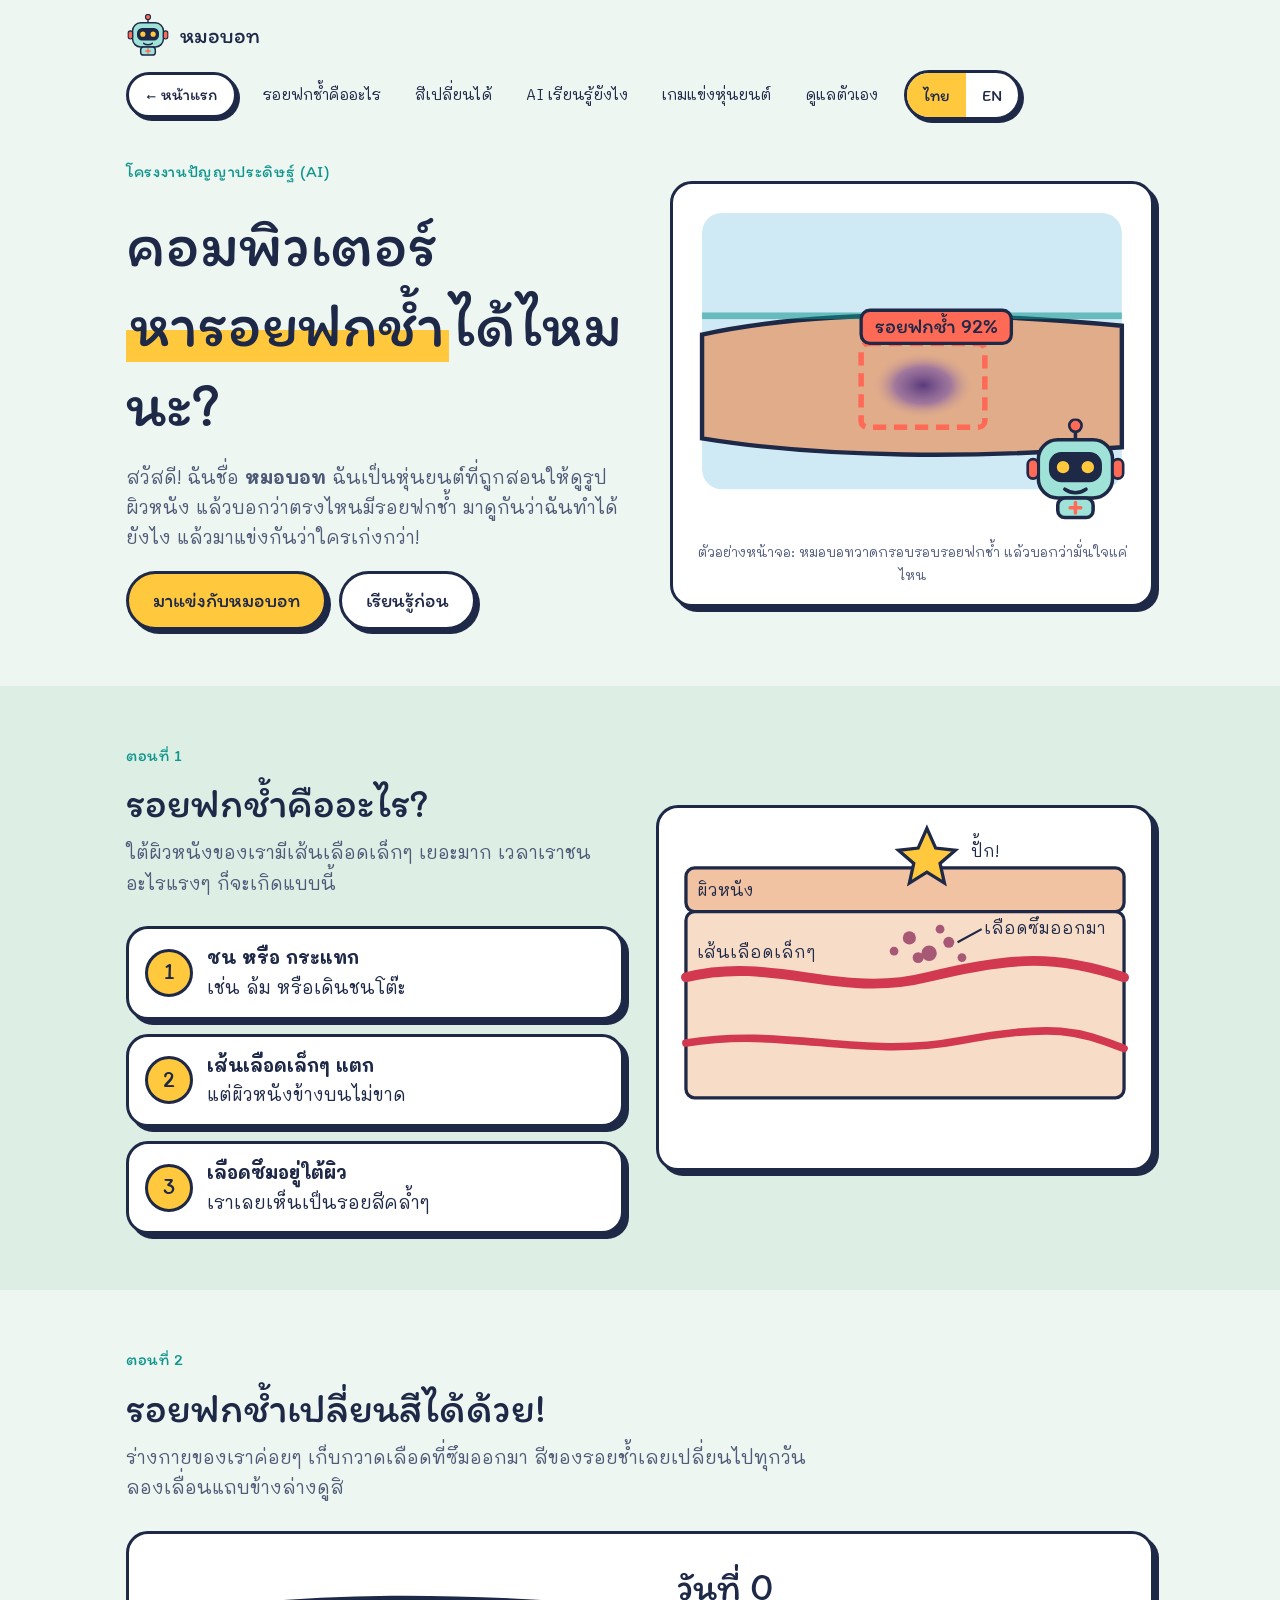
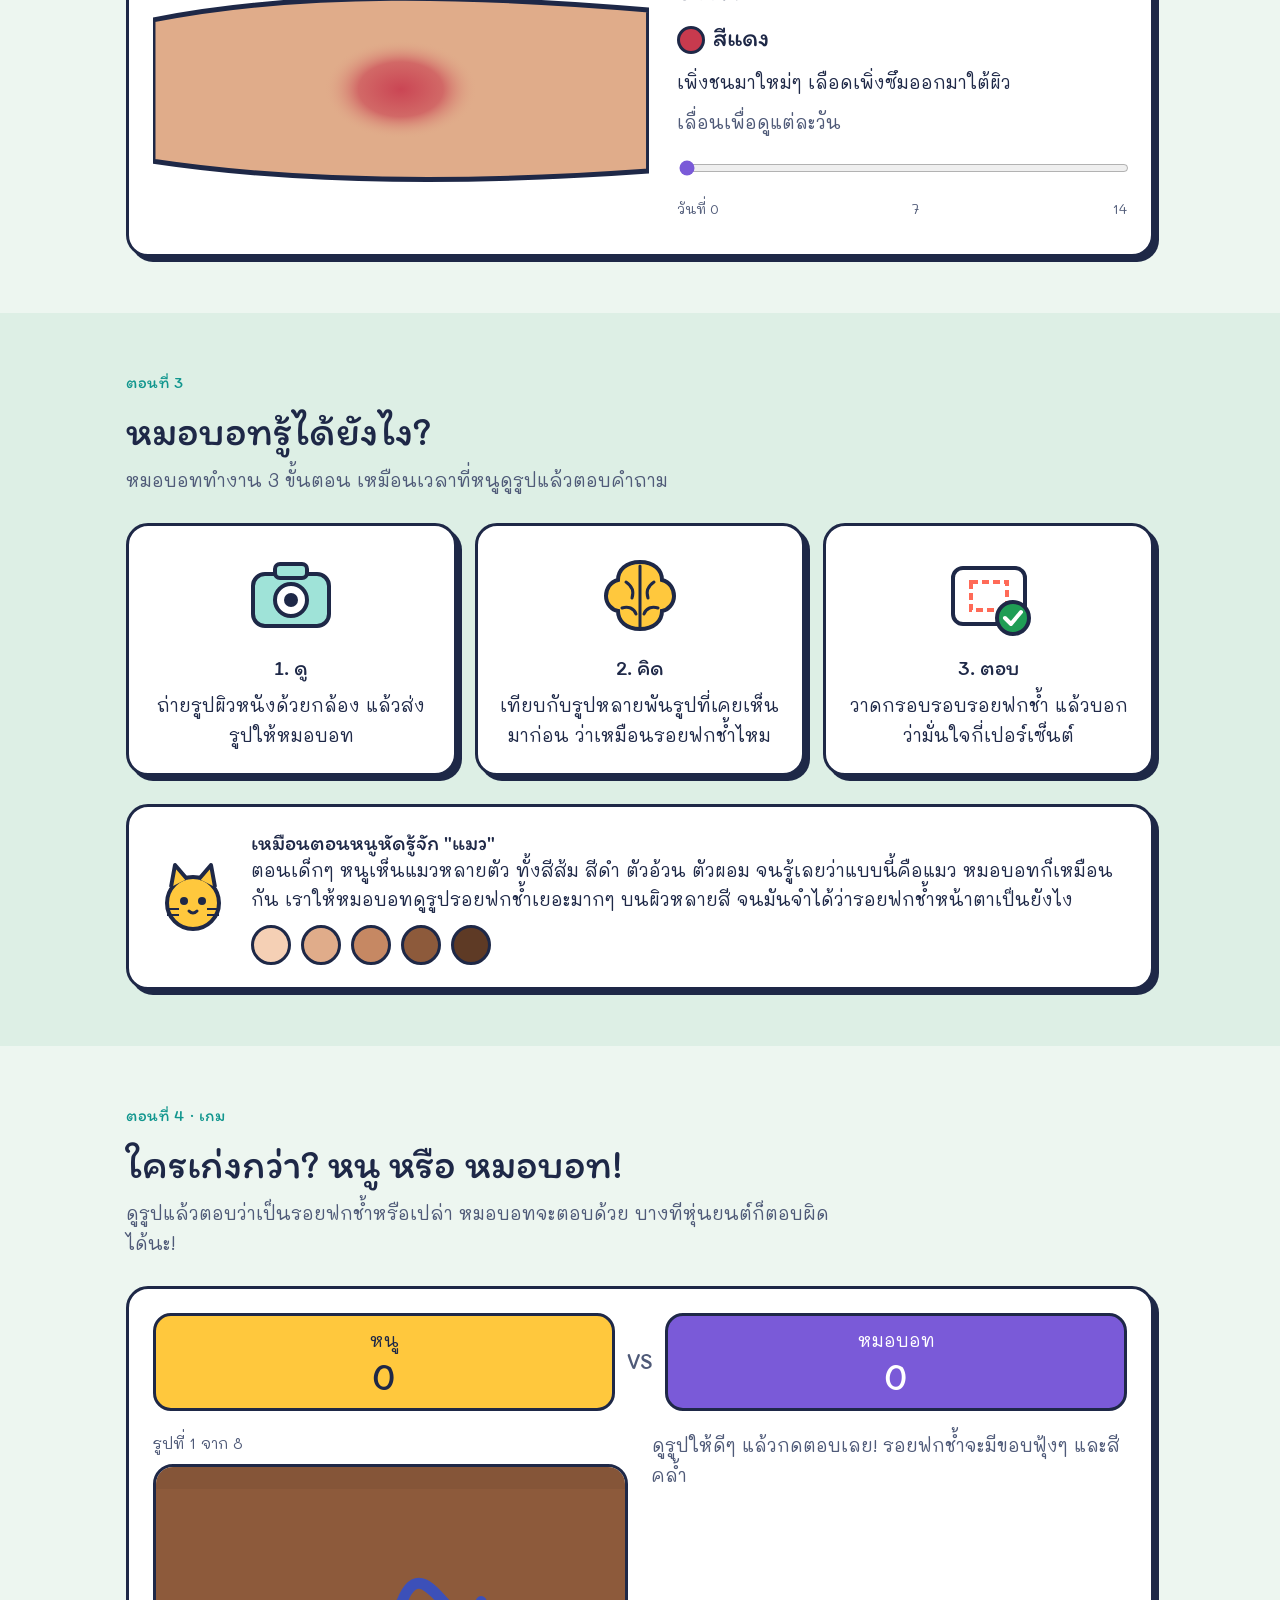
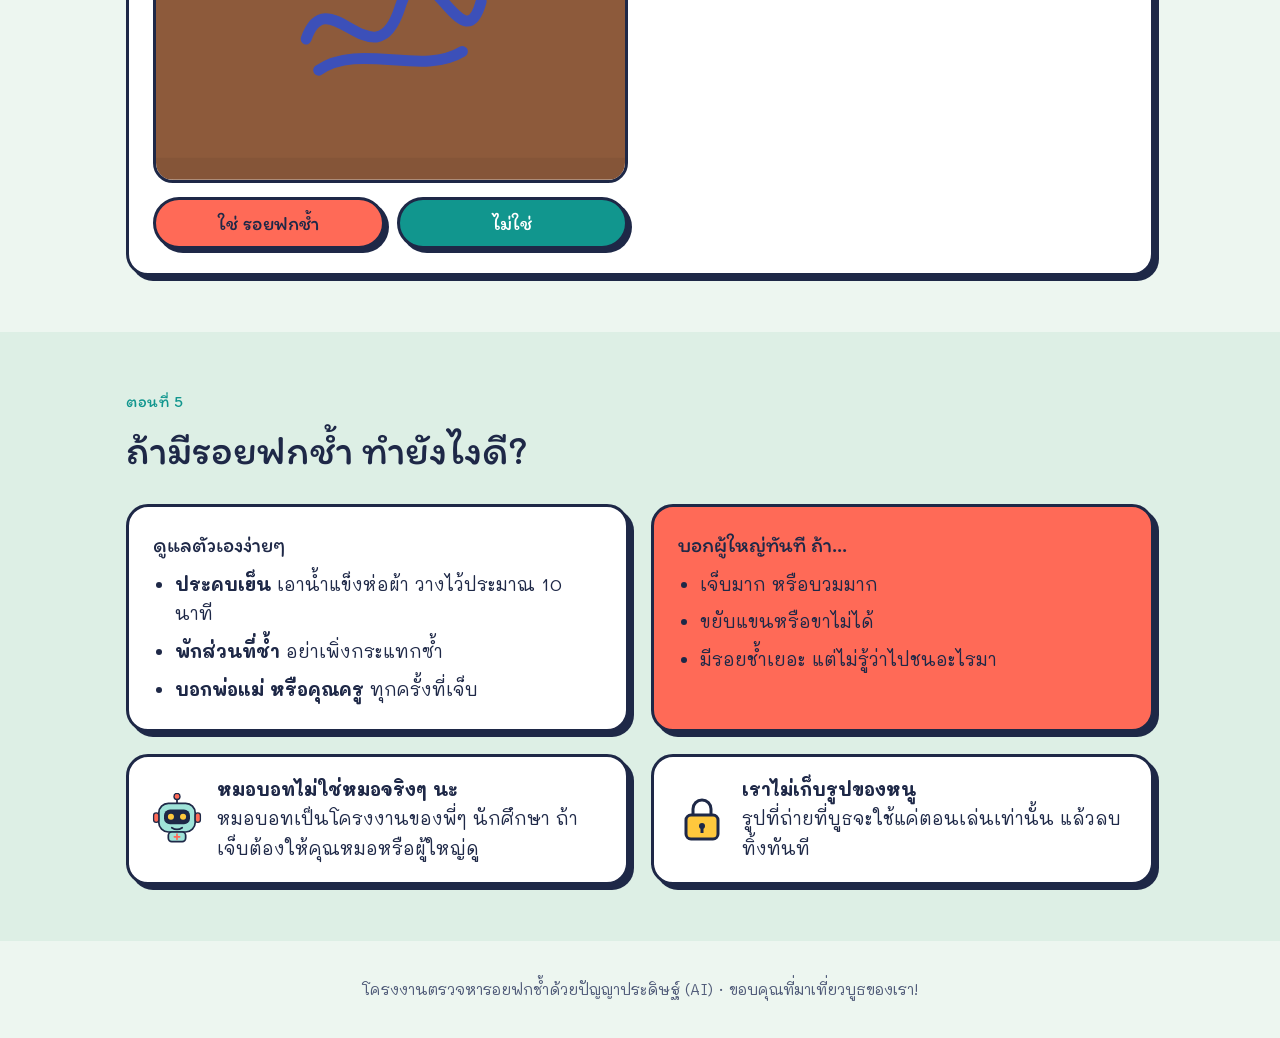
==== learn.html @ 0dca2727 "feat: baseline" ====
<!doctype html>
<html lang="th">
<head>
<meta charset="utf-8">
<meta name="viewport" content="width=device-width, initial-scale=1, viewport-fit=cover">
<style>:root{color-scheme:light;padding-top:env(safe-area-inset-top,0px);padding-bottom:env(safe-area-inset-bottom,0px)}body{margin:0}img{max-width:100%}[hidden]{display:none!important}</style>
<title>หมอบอทตามหารอยช้ำ</title>
<meta name="claude:viewport-fit-sides" content="cover">
<link rel="preconnect" href="https://fonts.googleapis.com">
<link rel="preconnect" href="https://fonts.gstatic.com" crossorigin>
<link rel="stylesheet" href="https://fonts.googleapis.com/css2?family=Itim&family=Mali:wght@400;600;700&display=swap">
<style>
/* Layout: a sticker-book — chunky outlined "stickers" on a minty page, one idea per band, big touch targets for small hands */
:root{
  --bg:#EDF6F0;
  --band:#DDEFE5;
  --surface:#FFFFFF;
  --ink:#1E2847;
  --muted:#4F5A78;
  --line:#1E2847;
  --coral:#FF6A57;
  --sun:#FFC83D;
  --plum:#7A5AD8;
  --teal:#11968E;
  --good:#1F9D55;
  --bad:#D9443A;
  --on-accent:#1E2847;
  --display:"Itim","Mali","Noto Sans Thai","Leelawadee UI",Tahoma,sans-serif;
  --body:"Mali","Noto Sans Thai","Leelawadee UI",Tahoma,sans-serif;
}
@media (prefers-color-scheme: dark){
  :root:not([data-theme="light"]){
    --bg:#141A2E; --band:#1A2240; --surface:#222B4A; --ink:#F2F4FB; --muted:#B4BCD8;
    --line:#8A96C2; --coral:#FF7D6B; --sun:#FFCF52; --plum:#A28BFF; --teal:#3CC4BA;
    --good:#4CCB7F; --bad:#FF6F66; color-scheme:dark;
  }
}
:root[data-theme="dark"]{
  --bg:#141A2E; --band:#1A2240; --surface:#222B4A; --ink:#F2F4FB; --muted:#B4BCD8;
  --line:#8A96C2; --coral:#FF7D6B; --sun:#FFCF52; --plum:#A28BFF; --teal:#3CC4BA;
  --good:#4CCB7F; --bad:#FF6F66; color-scheme:dark;
}

*{box-sizing:border-box}
body{background:var(--bg);color:var(--ink);font-family:var(--body);font-size:18px;line-height:1.65}
h1,h2,h3{font-family:var(--display);font-weight:400;line-height:1.25;text-wrap:balance;margin:0}
h2{font-size:clamp(1.8rem,4.6vw,2.6rem)}
h3{font-size:1.35rem}
p{margin:0}
a{color:inherit}
.wrap{max-width:1060px;margin:0 auto;padding-left:max(16px,env(safe-area-inset-left,0px));padding-right:max(16px,env(safe-area-inset-right,0px))}
.band{padding-block:56px}
.band.alt{background:var(--band)}
.eyebrow{font-family:var(--display);font-size:1.05rem;letter-spacing:.04em;color:var(--teal)}
.lead{font-size:1.15rem;color:var(--muted);max-width:60ch}
.sec-head{display:grid;gap:8px;margin-bottom:28px}

.sticker{background:var(--surface);border:3px solid var(--line);border-radius:22px;box-shadow:5px 5px 0 var(--line)}
.btn{font-family:var(--display);font-size:1.25rem;border:3px solid var(--line);border-radius:999px;padding:10px 24px;cursor:pointer;box-shadow:4px 4px 0 var(--line);background:var(--sun);color:var(--on-accent);transition:transform .12s, box-shadow .12s;text-decoration:none;display:inline-flex;align-items:center;gap:8px;min-height:52px}
.btn:hover{transform:translate(-2px,-2px);box-shadow:6px 6px 0 var(--line)}
.btn:active{transform:translate(3px,3px);box-shadow:1px 1px 0 var(--line)}
.btn:focus-visible,input:focus-visible,.lang button:focus-visible{outline:4px solid var(--plum);outline-offset:3px}
.btn.coral{background:var(--coral)}
.btn.teal{background:var(--teal);color:#fff}
.btn.ghost{background:var(--surface);color:var(--ink)}
.btn[disabled]{opacity:.45;cursor:not-allowed;transform:none;box-shadow:4px 4px 0 var(--line)}

/* top */
.top{padding-block:14px}
.top .wrap{display:flex;align-items:center;justify-content:space-between;gap:12px;flex-wrap:wrap}
.brand{display:flex;align-items:center;gap:10px;font-family:var(--display);font-size:1.4rem}
.brand svg{width:44px;height:44px}
.top-right{display:flex;align-items:center;gap:12px;flex-wrap:wrap}
.nav{display:flex;gap:6px;flex-wrap:wrap}
.nav a{font-size:.95rem;text-decoration:none;padding:6px 12px;border-radius:999px;border:2px solid transparent}
.nav a:hover{border-color:var(--line)}
.lang{display:inline-flex;border:3px solid var(--line);border-radius:999px;overflow:hidden;box-shadow:3px 3px 0 var(--line);background:var(--surface)}
.lang button{font-family:var(--display);font-size:1.05rem;border:0;background:transparent;color:var(--ink);padding:6px 16px;min-height:44px;cursor:pointer}
.lang button[aria-pressed="true"]{background:var(--sun);color:var(--on-accent)}

/* hero */
.hero{padding-block:24px 56px}
.hero .wrap{display:grid;grid-template-columns:1.05fr 1fr;gap:36px;align-items:center}
.hero h1{font-size:clamp(2.3rem,6.4vw,4rem)}
.hero h1 mark{background:linear-gradient(transparent 58%, var(--sun) 58%);color:inherit;padding:0 4px}
.hero-copy{display:grid;gap:18px;min-width:0}
.hero-ctas{display:flex;gap:12px;flex-wrap:wrap}
.hero-art{position:relative;padding:18px;min-width:0}
.hero-art svg{width:100%;height:auto;display:block}
.caption{font-size:.85rem;color:var(--muted);text-align:center;margin-top:8px}
.scan{animation:scan 2.6s ease-in-out infinite}
@keyframes scan{0%,100%{transform:translateY(0)}50%{transform:translateY(118px)}}
.boxpop{animation:pop 2.6s ease-in-out infinite;transform-origin:center;transform-box:fill-box}
@keyframes pop{0%,35%{opacity:0;transform:scale(.85)}45%,100%{opacity:1;transform:scale(1)}}

/* what is a bruise */
.two{display:grid;grid-template-columns:1fr 1fr;gap:32px;align-items:center}
.two > *{min-width:0}
.steps{display:grid;gap:14px;list-style:none;padding:0;margin:0}
.steps li{display:grid;grid-template-columns:48px 1fr;gap:14px;align-items:center;padding:14px 16px}
.num{width:48px;height:48px;border-radius:50%;border:3px solid var(--line);display:grid;place-items:center;font-family:var(--display);font-size:1.4rem;background:var(--sun);color:var(--on-accent)}
.diagram{padding:16px}
.diagram svg{width:100%;height:auto;display:block}
.diagram text{font-family:var(--body);font-size:15px;fill:#1E2847}

/* colour timeline */
.timeline{display:grid;grid-template-columns:1.1fr 1fr;gap:28px;align-items:center;padding:24px}
.timeline > *{min-width:0}
.timeline svg{width:100%;height:auto;display:block}
.day-label{font-family:var(--display);font-size:2.4rem;line-height:1}
.stage{display:grid;gap:10px}
.stage-name{font-family:var(--display);font-size:1.6rem}
.swatch{display:inline-block;width:28px;height:28px;border-radius:50%;border:3px solid var(--line);vertical-align:middle;margin-right:8px}
input[type=range]{width:100%;accent-color:var(--plum);height:36px;cursor:pointer}
.ticks{display:flex;justify-content:space-between;font-size:.85rem;color:var(--muted);font-variant-numeric:tabular-nums}

/* ai steps */
.ai-steps{display:grid;grid-template-columns:repeat(3,1fr);gap:18px;align-items:stretch}
.ai-step{padding:22px;display:grid;gap:10px;align-content:start;text-align:center;justify-items:center}
.ai-step svg{width:96px;height:96px}
.analogy{margin-top:28px;padding:22px 24px;display:grid;grid-template-columns:auto 1fr;gap:18px;align-items:center}
.analogy svg{width:80px;height:80px}
.tones{display:flex;gap:10px;margin-top:10px;flex-wrap:wrap}
.tones span{width:40px;height:40px;border-radius:50%;border:3px solid var(--line)}

/* game */
.game{padding:24px;display:grid;gap:20px}
.scoreboard{display:grid;grid-template-columns:1fr auto 1fr;gap:12px;align-items:center;text-align:center}
.score{padding:10px 12px;border-radius:18px;border:3px solid var(--line)}
.score.kid{background:var(--sun);color:var(--on-accent)}
.score.bot{background:var(--plum);color:#fff}
.score b{display:block;font-family:var(--display);font-size:2.4rem;line-height:1.1;font-weight:400;font-variant-numeric:tabular-nums}
.vs{font-family:var(--display);font-size:1.4rem;color:var(--muted)}
.play{display:grid;grid-template-columns:1fr 1fr;gap:24px;align-items:start}
.play > *{min-width:0}
.card-frame{border:3px solid var(--line);border-radius:20px;overflow:hidden;background:var(--surface);position:relative}
.card-frame svg{display:block;width:100%;height:auto}
.progress{font-size:.95rem;color:var(--muted);margin-bottom:8px}
.choices{display:flex;gap:12px;flex-wrap:wrap;margin-top:14px}
.choices .btn{flex:1 1 180px;justify-content:center}
.result{display:grid;gap:14px}
.res-row{padding:14px 16px;border-radius:16px;border:3px solid var(--line);background:var(--bg);display:grid;gap:6px}
.res-row .tag{font-family:var(--display);font-size:1.3rem}
.ok{color:var(--good)}
.no{color:var(--bad)}
.meter{height:18px;border:3px solid var(--line);border-radius:999px;overflow:hidden;background:var(--surface)}
.meter i{display:block;height:100%;width:0;background:var(--plum);transition:width .7s ease}
.why{font-size:1.05rem}
.thinking{font-family:var(--display);color:var(--plum)}
.dots::after{content:"";animation:dots 1s steps(4) infinite}
@keyframes dots{0%{content:""}25%{content:"."}50%{content:".."}75%{content:"..."}}
.hint{color:var(--muted)}
.final{text-align:center;display:grid;gap:14px;justify-items:center;padding:12px}
.final h3{font-size:2rem}

/* care */
.care{display:grid;grid-template-columns:1fr 1fr;gap:22px}
.care > div{padding:24px;display:grid;gap:12px;align-content:start}
.care ul{margin:0;padding-left:1.2em;display:grid;gap:8px}
.care .warn{background:var(--coral);color:var(--on-accent)}
.notes{display:grid;grid-template-columns:1fr 1fr;gap:22px;margin-top:22px}
.notes > div{padding:18px 22px;display:flex;gap:14px;align-items:center}
.notes svg{flex:none;width:52px;height:52px}

footer{padding-block:36px;text-align:center;color:var(--muted);font-size:.95rem}

@media (max-width:820px){
  .hero .wrap,.two,.timeline,.play,.care,.notes{grid-template-columns:1fr}
  .ai-steps{grid-template-columns:1fr}
  .band{padding-block:40px}
  .nav{display:none}
}
@media (max-width:460px){
  body{font-size:17px}
  .analogy{grid-template-columns:1fr;text-align:center;justify-items:center}
  .score b{font-size:1.9rem}
}
@media (prefers-reduced-motion: reduce){
  *,*::before,*::after{animation:none!important;transition:none!important}
  .boxpop{opacity:1}
}
.home-link{font-family:var(--display);font-size:1.05rem;text-decoration:none;color:var(--ink);background:var(--surface);border:3px solid var(--line);border-radius:999px;padding:6px 16px;box-shadow:3px 3px 0 var(--line);min-height:44px;display:inline-flex;align-items:center}
.home-link:focus-visible{outline:4px solid var(--plum);outline-offset:3px}
.top-right{display:flex;align-items:center;gap:12px;flex-wrap:wrap}
</style>

<!-- ===== Mascot (reused) ===== -->
<svg width="0" height="0" style="position:absolute" aria-hidden="true">
  <defs>
    <symbol id="bot" viewBox="0 0 120 120">
      <line x1="60" y1="8" x2="60" y2="24" stroke="#1E2847" stroke-width="4"/>
      <circle cx="60" cy="8" r="7" fill="#FF6A57" stroke="#1E2847" stroke-width="3"/>
      <rect x="18" y="24" width="84" height="66" rx="22" fill="#9FE3D8" stroke="#1E2847" stroke-width="4"/>
      <rect x="30" y="38" width="60" height="34" rx="14" fill="#1E2847"/>
      <circle cx="46" cy="55" r="7" fill="#FFC83D"/>
      <circle cx="74" cy="55" r="7" fill="#FFC83D"/>
      <path d="M48 80 Q60 88 72 80" fill="none" stroke="#1E2847" stroke-width="4" stroke-linecap="round"/>
      <rect x="6" y="46" width="12" height="22" rx="6" fill="#FF6A57" stroke="#1E2847" stroke-width="3"/>
      <rect x="102" y="46" width="12" height="22" rx="6" fill="#FF6A57" stroke="#1E2847" stroke-width="3"/>
      <rect x="40" y="90" width="40" height="22" rx="8" fill="#9FE3D8" stroke="#1E2847" stroke-width="4"/>
      <path d="M54 101h12M60 95v12" stroke="#FF6A57" stroke-width="4" stroke-linecap="round"/>
    </symbol>
  </defs>
</svg>

<header class="top">
  <div class="wrap">
    <div class="brand"><svg aria-hidden="true"><use href="#bot"/></svg> <span data-i18n="brand">หมอบอท</span></div>
    <div class="top-right">
      <a class="home-link" href="index.html" data-i18n="home">← หน้าแรก</a>
      <nav class="nav" data-i18n-aria="navAria" aria-label="ไปที่หัวข้อ">
        <a href="#what" data-i18n="nav1">รอยฟกช้ำคืออะไร</a>
        <a href="#colors" data-i18n="nav2">สีเปลี่ยนได้</a>
        <a href="#ai" data-i18n="nav3">AI เรียนรู้ยังไง</a>
        <a href="#game" data-i18n="nav4">เกมแข่งหุ่นยนต์</a>
        <a href="#care" data-i18n="nav5">ดูแลตัวเอง</a>
      </nav>
      <div class="lang" role="group" aria-label="ภาษา / Language">
        <button type="button" id="langTh" lang="th" aria-pressed="true">ไทย</button>
        <button type="button" id="langEn" lang="en" aria-pressed="false">EN</button>
      </div>
    </div>
  </div>
</header>

<!-- ===== HERO ===== -->
<section class="hero">
  <div class="wrap">
    <div class="hero-copy">
      <p class="eyebrow" data-i18n="heroEyebrow">โครงงานปัญญาประดิษฐ์ (AI)</p>
      <h1 data-i18n="heroTitle">คอมพิวเตอร์<br><mark>หารอยฟกช้ำ</mark>ได้ไหมนะ?</h1>
      <p class="lead" data-i18n="heroLead">สวัสดี! ฉันชื่อ <b>หมอบอท</b> ฉันเป็นหุ่นยนต์ที่ถูกสอนให้ดูรูปผิวหนัง แล้วบอกว่าตรงไหนมีรอยฟกช้ำ มาดูกันว่าฉันทำได้ยังไง แล้วมาแข่งกันว่าใครเก่งกว่า!</p>
      <div class="hero-ctas">
        <a class="btn" href="#game" data-i18n="ctaPlay">มาแข่งกับหมอบอท</a>
        <a class="btn ghost" href="#what" data-i18n="ctaLearn">เรียนรู้ก่อน</a>
      </div>
    </div>
    <div class="hero-art sticker">
      <svg viewBox="0 0 400 300" role="img" data-i18n-aria="heroAria" aria-label="ภาพตัวอย่าง: หมอบอทเจอรอยฟกช้ำบนแขน แล้ววาดกรอบล้อมไว้ พร้อมบอกว่ามั่นใจ 92 เปอร์เซ็นต์">
        <defs>
          <radialGradient id="heroBruise">
            <stop offset="0" stop-color="#4B2E7A" stop-opacity=".9"/>
            <stop offset=".55" stop-color="#7E5BA6" stop-opacity=".65"/>
            <stop offset="1" stop-color="#E0AC8A" stop-opacity="0"/>
          </radialGradient>
        </defs>
        <rect x="10" y="10" width="380" height="250" rx="18" fill="#CFEAF5"/>
        <path d="M10 120 C120 96 260 100 390 112 L390 222 C260 232 120 232 10 214 Z" fill="#E0AC8A" stroke="#1E2847" stroke-width="4"/>
        <ellipse cx="210" cy="166" rx="46" ry="30" fill="url(#heroBruise)"/>
        <g class="scan"><rect x="10" y="100" width="380" height="6" fill="#11968E" opacity=".55"/></g>
        <g class="boxpop">
          <rect x="154" y="128" width="112" height="76" rx="6" fill="none" stroke="#FF6A57" stroke-width="5" stroke-dasharray="12 7"/>
          <rect x="154" y="98" width="136" height="30" rx="8" fill="#FF6A57" stroke="#1E2847" stroke-width="3"/>
          <text x="222" y="119" text-anchor="middle" font-family="Itim, Mali, sans-serif" font-size="19" fill="#1E2847" data-i18n="heroTag">รอยฟกช้ำ 92%</text>
        </g>
        <use href="#bot" x="300" y="196" width="96" height="96"/>
      </svg>
      <p class="caption" data-i18n="heroCaption">ตัวอย่างหน้าจอ: หมอบอทวาดกรอบรอบรอยฟกช้ำ แล้วบอกว่ามั่นใจแค่ไหน</p>
    </div>
  </div>
</section>

<!-- ===== WHAT IS A BRUISE ===== -->
<section class="band alt" id="what">
  <div class="wrap two">
    <div>
      <div class="sec-head">
        <p class="eyebrow" data-i18n="part1">ตอนที่ 1</p>
        <h2 data-i18n="whatTitle">รอยฟกช้ำคืออะไร?</h2>
        <p class="lead" data-i18n="whatLead">ใต้ผิวหนังของเรามีเส้นเลือดเล็กๆ เยอะมาก เวลาเราชนอะไรแรงๆ ก็จะเกิดแบบนี้</p>
      </div>
      <ol class="steps">
        <li class="sticker"><span class="num">1</span><span data-i18n="step1"><b>ชน หรือ กระแทก</b><br>เช่น ล้ม หรือเดินชนโต๊ะ</span></li>
        <li class="sticker"><span class="num">2</span><span data-i18n="step2"><b>เส้นเลือดเล็กๆ แตก</b><br>แต่ผิวหนังข้างบนไม่ขาด</span></li>
        <li class="sticker"><span class="num">3</span><span data-i18n="step3"><b>เลือดซึมอยู่ใต้ผิว</b><br>เราเลยเห็นเป็นรอยสีคล้ำๆ</span></li>
      </ol>
    </div>
    <div class="diagram sticker">
      <svg viewBox="0 0 420 300" role="img" data-i18n-aria="diagramAria" aria-label="ภาพตัดผิวหนัง: มีเส้นเลือดเล็กๆ อยู่ข้างใต้ เส้นหนึ่งแตกและเลือดซึมออกมา">
        <rect x="10" y="40" width="400" height="40" rx="8" fill="#F1C3A3" stroke="#1E2847" stroke-width="3"/>
        <rect x="10" y="80" width="400" height="170" rx="8" fill="#F7DCC8" stroke="#1E2847" stroke-width="3"/>
        <path d="M10 140 C90 120 150 160 230 140 S350 120 410 140" fill="none" stroke="#D2384F" stroke-width="9" stroke-linecap="round"/>
        <path d="M10 200 C100 185 170 215 260 198 S370 190 410 205" fill="none" stroke="#D2384F" stroke-width="7" stroke-linecap="round"/>
        <g fill="#8B2D5A" opacity=".75">
          <circle cx="232" cy="118" r="7"/><circle cx="250" cy="108" r="5"/><circle cx="214" cy="104" r="6"/>
          <circle cx="242" cy="96" r="4"/><circle cx="222" cy="122" r="5"/><circle cx="262" cy="122" r="4"/>
          <circle cx="200" cy="116" r="4"/>
        </g>
        <path d="M230 4 l8 18 18 2 -14 12 4 18 -16 -10 -16 10 4 -18 -14 -12 18 -2z" fill="#FFC83D" stroke="#1E2847" stroke-width="3"/>
        <text x="20" y="66" data-i18n="dSkin">ผิวหนัง</text>
        <text x="20" y="122" data-i18n="dVessel">เส้นเลือดเล็กๆ</text>
        <text x="282" y="100" data-i18n="dLeak">เลือดซึมออกมา</text>
        <line x1="280" y1="96" x2="258" y2="108" stroke="#1E2847" stroke-width="2"/>
        <text x="270" y="30" data-i18n="dBonk">ปั้ก!</text>
      </svg>
    </div>
  </div>
</section>

<!-- ===== COLOURS ===== -->
<section class="band" id="colors">
  <div class="wrap">
    <div class="sec-head">
      <p class="eyebrow" data-i18n="part2">ตอนที่ 2</p>
      <h2 data-i18n="colTitle">รอยฟกช้ำเปลี่ยนสีได้ด้วย!</h2>
      <p class="lead" data-i18n="colLead">ร่างกายของเราค่อยๆ เก็บกวาดเลือดที่ซึมออกมา สีของรอยช้ำเลยเปลี่ยนไปทุกวัน ลองเลื่อนแถบข้างล่างดูสิ</p>
    </div>
    <div class="timeline sticker">
      <svg viewBox="0 0 400 220" role="img" data-i18n-aria="armAria" aria-label="แขนที่มีรอยฟกช้ำ สีเปลี่ยนตามวัน">
        <defs>
          <radialGradient id="dayBruise">
            <stop id="dS0" offset="0" stop-color="#C83A4E" stop-opacity=".9"/>
            <stop id="dS1" offset=".55" stop-color="#C83A4E" stop-opacity=".6"/>
            <stop offset="1" stop-color="#E0AC8A" stop-opacity="0"/>
          </radialGradient>
        </defs>
        <path d="M0 50 C120 26 260 30 400 42 L400 172 C260 182 120 182 0 164 Z" fill="#E0AC8A" stroke="#1E2847" stroke-width="4"/>
        <ellipse cx="200" cy="106" rx="62" ry="40" fill="url(#dayBruise)"/>
      </svg>
      <div class="stage">
        <div class="day-label" id="dayLabel">วันที่ 0</div>
        <div class="stage-name"><span class="swatch" id="swatch"></span><span id="stageName">สีแดง</span></div>
        <p id="stageText">เพิ่งชนมาใหม่ๆ เลือดเพิ่งซึมออกมาใต้ผิว</p>
        <label for="day" class="hint" data-i18n="slideHint">เลื่อนเพื่อดูแต่ละวัน</label>
        <input type="range" id="day" min="0" max="14" step="1" value="0">
        <div class="ticks"><span data-i18n="tick0">วันที่ 0</span><span>7</span><span>14</span></div>
      </div>
    </div>
  </div>
</section>

<!-- ===== HOW AI LEARNS ===== -->
<section class="band alt" id="ai">
  <div class="wrap">
    <div class="sec-head">
      <p class="eyebrow" data-i18n="part3">ตอนที่ 3</p>
      <h2 data-i18n="aiTitle">หมอบอทรู้ได้ยังไง?</h2>
      <p class="lead" data-i18n="aiLead">หมอบอททำงาน 3 ขั้นตอน เหมือนเวลาที่หนูดูรูปแล้วตอบคำถาม</p>
    </div>
    <div class="ai-steps">
      <div class="ai-step sticker">
        <svg viewBox="0 0 96 96" aria-hidden="true"><rect x="10" y="26" width="76" height="52" rx="12" fill="#9FE3D8" stroke="#1E2847" stroke-width="4"/><rect x="32" y="16" width="32" height="14" rx="5" fill="#9FE3D8" stroke="#1E2847" stroke-width="4"/><circle cx="48" cy="52" r="16" fill="#fff" stroke="#1E2847" stroke-width="4"/><circle cx="48" cy="52" r="7" fill="#1E2847"/></svg>
        <h3 data-i18n="ai1t">1. ดู</h3>
        <p data-i18n="ai1">ถ่ายรูปผิวหนังด้วยกล้อง แล้วส่งรูปให้หมอบอท</p>
      </div>
      <div class="ai-step sticker">
        <svg viewBox="0 0 96 96" aria-hidden="true"><path d="M48 14c-14 0-22 8-22 18-8 2-12 9-12 16 0 8 6 14 12 15 0 10 8 18 22 18s22-8 22-18c6-1 12-7 12-15 0-7-4-14-12-16 0-10-8-18-22-18z" fill="#FFC83D" stroke="#1E2847" stroke-width="4"/><path d="M48 18v62M34 34c6 4 8 10 6 16M62 34c-6 4-8 10-6 16M30 60c6-2 12 0 14 6M66 60c-6-2-12 0-14 6" fill="none" stroke="#1E2847" stroke-width="3" stroke-linecap="round"/></svg>
        <h3 data-i18n="ai2t">2. คิด</h3>
        <p data-i18n="ai2">เทียบกับรูปหลายพันรูปที่เคยเห็นมาก่อน ว่าเหมือนรอยฟกช้ำไหม</p>
      </div>
      <div class="ai-step sticker">
        <svg viewBox="0 0 96 96" aria-hidden="true"><rect x="12" y="20" width="72" height="56" rx="10" fill="#fff" stroke="#1E2847" stroke-width="4"/><rect x="30" y="34" width="36" height="28" fill="none" stroke="#FF6A57" stroke-width="4" stroke-dasharray="7 4"/><circle cx="72" cy="70" r="16" fill="#1F9D55" stroke="#1E2847" stroke-width="4"/><path d="M64 70l6 6 10-12" fill="none" stroke="#fff" stroke-width="4" stroke-linecap="round" stroke-linejoin="round"/></svg>
        <h3 data-i18n="ai3t">3. ตอบ</h3>
        <p data-i18n="ai3">วาดกรอบรอบรอยฟกช้ำ แล้วบอกว่ามั่นใจกี่เปอร์เซ็นต์</p>
      </div>
    </div>
    <div class="analogy sticker">
      <svg viewBox="0 0 80 80" aria-hidden="true"><circle cx="40" cy="46" r="26" fill="#FFC83D" stroke="#1E2847" stroke-width="4"/><path d="M18 30 L22 8 L34 22 M62 30 L58 8 L46 22" fill="#FFC83D" stroke="#1E2847" stroke-width="4" stroke-linejoin="round"/><circle cx="31" cy="44" r="4" fill="#1E2847"/><circle cx="49" cy="44" r="4" fill="#1E2847"/><path d="M36 54q4 4 8 0" fill="none" stroke="#1E2847" stroke-width="3" stroke-linecap="round"/><path d="M14 52h12M14 58h12M54 52h12M54 58h12" stroke="#1E2847" stroke-width="2"/></svg>
      <div>
        <h3 data-i18n="catTitle">เหมือนตอนหนูหัดรู้จัก "แมว"</h3>
        <p data-i18n="catText">ตอนเด็กๆ หนูเห็นแมวหลายตัว ทั้งสีส้ม สีดำ ตัวอ้วน ตัวผอม จนรู้เลยว่าแบบนี้คือแมว หมอบอทก็เหมือนกัน เราให้หมอบอทดูรูปรอยฟกช้ำเยอะมากๆ บนผิวหลายสี จนมันจำได้ว่ารอยฟกช้ำหน้าตาเป็นยังไง</p>
        <div class="tones" data-i18n-aria="tonesAria" aria-label="สีผิวหลายแบบที่หมอบอทต้องเรียนรู้">
          <span style="background:#F5D0B5"></span><span style="background:#E0AC8A"></span><span style="background:#C68863"></span><span style="background:#8D5A3B"></span><span style="background:#5E3A25"></span>
        </div>
      </div>
    </div>
  </div>
</section>

<!-- ===== GAME ===== -->
<section class="band" id="game">
  <div class="wrap">
    <div class="sec-head">
      <p class="eyebrow" data-i18n="part4">ตอนที่ 4 · เกม</p>
      <h2 data-i18n="gameTitle">ใครเก่งกว่า? หนู หรือ หมอบอท!</h2>
      <p class="lead" data-i18n="gameLead">ดูรูปแล้วตอบว่าเป็นรอยฟกช้ำหรือเปล่า หมอบอทจะตอบด้วย บางทีหุ่นยนต์ก็ตอบผิดได้นะ!</p>
    </div>
    <div class="game sticker">
      <div class="scoreboard">
        <div class="score kid"><span data-i18n="you">หนู</span><b id="kidScore">0</b></div>
        <div class="vs">VS</div>
        <div class="score bot"><span data-i18n="brand">หมอบอท</span><b id="botScore">0</b></div>
      </div>
      <div id="playArea" class="play">
        <div>
          <p class="progress" id="progress">รูปที่ 1 จาก 8</p>
          <div class="card-frame" id="cardFrame"></div>
          <div class="choices">
            <button class="btn coral" id="yesBtn" type="button" data-i18n="yes">ใช่ รอยฟกช้ำ</button>
            <button class="btn teal" id="noBtn" type="button" data-i18n="no">ไม่ใช่</button>
          </div>
        </div>
        <div class="result" id="result" aria-live="polite"></div>
      </div>
      <div id="finalArea" class="final" hidden></div>
    </div>
  </div>
</section>

<!-- ===== CARE ===== -->
<section class="band alt" id="care">
  <div class="wrap">
    <div class="sec-head">
      <p class="eyebrow" data-i18n="part5">ตอนที่ 5</p>
      <h2 data-i18n="careTitle">ถ้ามีรอยฟกช้ำ ทำยังไงดี?</h2>
    </div>
    <div class="care">
      <div class="sticker">
        <h3 data-i18n="careH">ดูแลตัวเองง่ายๆ</h3>
        <ul>
          <li data-i18n="care1"><b>ประคบเย็น</b> เอาน้ำแข็งห่อผ้า วางไว้ประมาณ 10 นาที</li>
          <li data-i18n="care2"><b>พักส่วนที่ช้ำ</b> อย่าเพิ่งกระแทกซ้ำ</li>
          <li data-i18n="care3"><b>บอกพ่อแม่ หรือคุณครู</b> ทุกครั้งที่เจ็บ</li>
        </ul>
      </div>
      <div class="sticker warn">
        <h3 data-i18n="warnH">บอกผู้ใหญ่ทันที ถ้า...</h3>
        <ul>
          <li data-i18n="warn1">เจ็บมาก หรือบวมมาก</li>
          <li data-i18n="warn2">ขยับแขนหรือขาไม่ได้</li>
          <li data-i18n="warn3">มีรอยช้ำเยอะ แต่ไม่รู้ว่าไปชนอะไรมา</li>
        </ul>
      </div>
    </div>
    <div class="notes">
      <div class="sticker">
        <svg viewBox="0 0 52 52" aria-hidden="true"><use href="#bot" width="52" height="52"/></svg>
        <p data-i18n="note1"><b>หมอบอทไม่ใช่หมอจริงๆ นะ</b><br>หมอบอทเป็นโครงงานของพี่ๆ นักศึกษา ถ้าเจ็บต้องให้คุณหมอหรือผู้ใหญ่ดู</p>
      </div>
      <div class="sticker">
        <svg viewBox="0 0 52 52" aria-hidden="true"><rect x="10" y="22" width="32" height="24" rx="5" fill="#FFC83D" stroke="#1E2847" stroke-width="3"/><path d="M17 22v-6a9 9 0 0 1 18 0v6" fill="none" stroke="#1E2847" stroke-width="3"/><circle cx="26" cy="33" r="3" fill="#1E2847"/><path d="M26 35v5" stroke="#1E2847" stroke-width="3"/></svg>
        <p data-i18n="note2"><b>เราไม่เก็บรูปของหนู</b><br>รูปที่ถ่ายที่บูธจะใช้แค่ตอนเล่นเท่านั้น แล้วลบทิ้งทันที</p>
      </div>
    </div>
  </div>
</section>

<footer>
  <div class="wrap" data-i18n="footer">โครงงานตรวจหารอยฟกช้ำด้วยปัญญาประดิษฐ์ (AI) · ขอบคุณที่มาเที่ยวบูธของเรา!</div>
</footer>

<script>
(function(){
  var $=function(id){return document.getElementById(id)};

  /* ---------- English text for static elements (Thai is read from the page itself) ---------- */
  var EN={
    brand:'Dr. Bot', home:'← Home', navAria:'Go to section',
    nav1:'What is a bruise?', nav2:'Colours change', nav3:'How AI learns', nav4:'Robot game', nav5:'Take care',
    heroEyebrow:'An Artificial Intelligence (AI) project',
    heroTitle:'Can a computer<br><mark>find a bruise</mark>?',
    heroLead:"Hi! I'm <b>Dr. Bot</b>. I'm a robot that has been taught to look at pictures of skin and point out where a bruise is. Let's see how I do it, then race me to see who's better!",
    ctaPlay:'Race Dr. Bot', ctaLearn:'Learn first',
    heroAria:'Example: Dr. Bot finds a bruise on an arm, draws a box around it and says it is 92 percent sure',
    heroTag:'Bruise 92%',
    heroCaption:'Example screen: Dr. Bot draws a box around the bruise and says how sure it is',
    part1:'Part 1', part2:'Part 2', part3:'Part 3', part4:'Part 4 · Game', part5:'Part 5',
    whatTitle:'What is a bruise?',
    whatLead:'Under our skin there are lots of tiny blood vessels. When we bump into something hard, this happens:',
    step1:'<b>A bump or a knock</b><br>like falling down or walking into a table',
    step2:"<b>Tiny blood vessels break</b><br>but the skin on top doesn't tear",
    step3:'<b>Blood stays under the skin</b><br>so we see a dark mark',
    diagramAria:'Cross-section of skin: tiny blood vessels underneath, one breaks and blood leaks out',
    dSkin:'Skin', dVessel:'Tiny blood vessels', dLeak:'Blood leaks out', dBonk:'Bonk!',
    colTitle:'Bruises change colour too!',
    colLead:'Our body slowly cleans up the blood that leaked out, so the bruise changes colour every day. Try moving the slider below!',
    armAria:'An arm with a bruise that changes colour each day',
    slideHint:'Slide to see each day', tick0:'Day 0',
    aiTitle:'How does Dr. Bot know?',
    aiLead:'Dr. Bot works in 3 steps, just like when you look at a picture and answer a question.',
    ai1t:'1. Look', ai1:'A camera takes a picture of the skin and sends it to Dr. Bot.',
    ai2t:'2. Think', ai2:'It compares the picture with thousands of pictures it has seen before, to check if it looks like a bruise.',
    ai3t:'3. Answer', ai3:'It draws a box around the bruise and says how many percent sure it is.',
    catTitle:'Just like when you learned what a "cat" is',
    catText:'When you were little, you saw lots of cats: orange ones, black ones, fat ones, skinny ones. Soon you just knew: that\'s a cat! Dr. Bot is the same. We showed Dr. Bot lots and lots of bruise pictures on many skin colours, until it remembered what a bruise looks like.',
    tonesAria:'Different skin colours Dr. Bot has to learn',
    gameTitle:'Who is better? You or Dr. Bot!',
    gameLead:'Look at the picture and say if it is a bruise. Dr. Bot will answer too. Sometimes robots get it wrong!',
    you:'You', yes:'Yes, a bruise', no:'No',
    careTitle:'What should I do if I get a bruise?',
    careH:'Easy ways to take care',
    care1:'<b>Cool it down:</b> wrap ice in a cloth and hold it there for about 10 minutes',
    care2:'<b>Rest the bruised spot</b> and try not to bump it again',
    care3:'<b>Tell your parents or teacher</b> every time you get hurt',
    warnH:'Tell a grown-up right away if...',
    warn1:'It hurts a lot or is very swollen',
    warn2:"You can't move your arm or leg",
    warn3:"You have lots of bruises but don't know how you got them",
    note1:'<b>Dr. Bot is not a real doctor</b><br>Dr. Bot is a project made by university students. If you get hurt, a doctor or a grown-up should take a look.',
    note2:"<b>We don't keep your photos</b><br>Photos taken at the booth are only used while you play, then deleted right away.",
    footer:'An AI bruise detection project · Thanks for visiting our booth!'
  };

  /* ---------- text for parts drawn by script ---------- */
  var T={
    th:{
      day:function(d){return 'วันที่ '+d},
      stages:[
        {max:1,name:'สีแดง',text:'เพิ่งชนมาใหม่ๆ เลือดเพิ่งซึมออกมาใต้ผิว'},
        {max:4,name:'สีน้ำเงินม่วง',text:'เลือดใต้ผิวเริ่มเปลี่ยนสี รอยช้ำเลยดูคล้ำขึ้น'},
        {max:7,name:'สีเขียว',text:'ร่างกายกำลังเก็บกวาดเลือดออกไป ทีละนิด'},
        {max:11,name:'สีเหลืองน้ำตาล',text:'ใกล้หายแล้ว! สีจางลงเรื่อยๆ'},
        {max:14,name:'หายแล้ว!',text:'ร่างกายเก็บกวาดเสร็จ ผิวกลับมาเหมือนเดิม เก่งมาก!'}
      ],
      progress:function(i,n){return 'รูปที่ '+i+' จาก '+n},
      cardAria:'รูปผิวหนังให้ทาย',
      hint:'ดูรูปให้ดีๆ แล้วกดตอบเลย! รอยฟกช้ำจะมีขอบฟุ้งๆ และสีคล้ำ',
      kidOk:'หนูตอบถูก!', kidNo:'อุ๊ย หนูตอบผิด',
      kidSaid:function(a){return 'หนูตอบว่า: '+a},
      yes:'ใช่ รอยฟกช้ำ', no:'ไม่ใช่',
      thinking:'หมอบอทกำลังคิด',
      botOk:'หมอบอทตอบถูก', botNo:'หมอบอทตอบผิด!',
      botSaid:function(a,c){return 'หมอบอทตอบว่า: '+a+' · มั่นใจ '+c+'%'},
      answer:function(n){return 'คำเฉลย: '+n},
      next:'รูปต่อไป', seeScore:'ดูผลคะแนน',
      win:'หนูชนะหมอบอท! เก่งมากเลย', tie:'เสมอกัน! หนูกับหมอบอทเก่งพอๆ กัน', lose:'หมอบอทชนะรอบนี้ ลองใหม่อีกครั้งนะ!',
      scoreLine:function(k,b){return 'หนูได้ '+k+' คะแนน หมอบอทได้ '+b+' คะแนน'},
      lesson:'หมอบอทยังตอบผิดได้ เช่น เข้าใจผิดว่าเงาเป็นรอยช้ำ นี่แหละคือเหตุผลที่ AI ต้องเรียนรู้จากรูปเยอะๆ และต้องมีคนช่วยตรวจเสมอ',
      again:'เล่นอีกครั้ง',
      cards:{
        purple:{name:'รอยฟกช้ำสีม่วง',why:'รอยฟกช้ำสีม่วงน้ำเงิน มักเป็นรอยที่เกิดมาได้ 2-4 วัน ขอบจะฟุ้งๆ ไม่คม'},
        red:{name:'รอยฟกช้ำสีแดง',why:'รอยฟกช้ำสีแดง คือรอยใหม่ที่เพิ่งชนมาไม่นาน'},
        green:{name:'รอยฟกช้ำสีเขียวเหลือง',why:'รอยฟกช้ำที่กำลังจะหาย หมอบอทตอบถูก แต่ไม่ค่อยมั่นใจ เพราะสีจางกว่ารอยอื่น'},
        shadow:{name:'เงา',why:'นี่คือเงาเฉยๆ! หมอบอทสับสน เพราะเงาก็เป็นสีเข้มเหมือนรอยช้ำ พี่ๆ ต้องสอนด้วยรูปเงาเพิ่มอีก'},
        mud:{name:'ดินโคลน',why:'นี่คือดินโคลน ล้างออกได้ เป็นจุดๆ ขอบคม ไม่เหมือนรอยช้ำ'},
        bite:{name:'รอยยุงกัด',why:'นี่คือรอยยุงกัด เป็นตุ่มเล็กๆ สีชมพู และมักจะคัน'},
        mark:{name:'ปาน',why:'นี่คือปาน มีมาตั้งแต่เกิด ขอบชัด และสีไม่เปลี่ยนไปตามวัน'},
        ink:{name:'รอยปากกาเมจิก',why:'นี่คือรอยปากกาเมจิก! สีน้ำเงินทำให้หมอบอทเข้าใจผิดว่าเป็นรอยช้ำ'}
      }
    },
    en:{
      day:function(d){return 'Day '+d},
      stages:[
        {max:1,name:'Red',text:'Just bumped. The blood has only just leaked under the skin.'},
        {max:4,name:'Blue-purple',text:'The blood under the skin starts to change colour, so the bruise looks darker.'},
        {max:7,name:'Green',text:'The body is cleaning up the blood, little by little.'},
        {max:11,name:'Yellow-brown',text:'Almost better! The colour keeps fading.'},
        {max:14,name:'All gone!',text:'The body finished cleaning up and the skin is back to normal. Well done!'}
      ],
      progress:function(i,n){return 'Picture '+i+' of '+n},
      cardAria:'A picture of skin to guess',
      hint:'Look carefully at the picture, then answer! Bruises have soft, blurry edges and a dark colour.',
      kidOk:'You got it right!', kidNo:'Oops, not quite',
      kidSaid:function(a){return 'You said: '+a},
      yes:'Yes, a bruise', no:'No',
      thinking:'Dr. Bot is thinking',
      botOk:'Dr. Bot got it right', botNo:'Dr. Bot got it wrong!',
      botSaid:function(a,c){return 'Dr. Bot said: '+a+' · '+c+'% sure'},
      answer:function(n){return 'Answer: '+n},
      next:'Next picture', seeScore:'See the score',
      win:'You beat Dr. Bot! Great job!', tie:"It's a tie! You and Dr. Bot are just as good", lose:'Dr. Bot wins this round. Try again!',
      scoreLine:function(k,b){return 'You got '+k+' points. Dr. Bot got '+b+' points.'},
      lesson:'Dr. Bot can still make mistakes, like thinking a shadow is a bruise. That is why AI needs to learn from lots of pictures, and a person should always check.',
      again:'Play again',
      cards:{
        purple:{name:'Purple bruise',why:'A blue-purple bruise is usually 2 to 4 days old. Its edges are soft and blurry.'},
        red:{name:'Red bruise',why:'A red bruise is a new one. The bump happened not long ago.'},
        green:{name:'Green-yellow bruise',why:'This bruise is getting better. Dr. Bot got it right but was not very sure, because the colour is lighter.'},
        shadow:{name:'Shadow',why:'This is just a shadow! Dr. Bot got confused because shadows are dark like bruises. The team needs to teach it with more shadow pictures.'},
        mud:{name:'Mud',why:'This is mud. It washes off. It is made of spots with sharp edges, not like a bruise.'},
        bite:{name:'Mosquito bite',why:'This is a mosquito bite. It is a small pink bump, and it is usually itchy.'},
        mark:{name:'Birthmark',why:'This is a birthmark. You are born with it, its edges are clear, and its colour does not change.'},
        ink:{name:'Marker pen',why:'This is marker pen! The blue colour made Dr. Bot think it was a bruise.'}
      }
    }
  };

  var lang='th';
  try{ if(localStorage.getItem('drbot-lang')==='en') lang='en'; }catch(e){}

  var i18nEls=[].slice.call(document.querySelectorAll('[data-i18n]'));
  i18nEls.forEach(function(el){ el._th=el.innerHTML; });
  var ariaEls=[].slice.call(document.querySelectorAll('[data-i18n-aria]'));
  ariaEls.forEach(function(el){ el._thAria=el.getAttribute('aria-label'); });

  function applyStatic(){
    document.documentElement.lang=lang;
    i18nEls.forEach(function(el){
      var k=el.getAttribute('data-i18n');
      el.innerHTML = lang==='en' && EN[k]!=null ? EN[k] : el._th;
    });
    ariaEls.forEach(function(el){
      var k=el.getAttribute('data-i18n-aria');
      el.setAttribute('aria-label', lang==='en' && EN[k]!=null ? EN[k] : el._thAria);
    });
    $('langTh').setAttribute('aria-pressed', lang==='th');
    $('langEn').setAttribute('aria-pressed', lang==='en');
  }
  function setLang(l){
    lang=l;
    try{ localStorage.setItem('drbot-lang',l); }catch(e){}
    applyStatic(); updateDay(); renderGame(false);
  }
  $('langTh').addEventListener('click',function(){setLang('th')});
  $('langEn').addEventListener('click',function(){setLang('en')});

  /* ---------- colour timeline ---------- */
  var keys=[
    {d:0,c:[200,58,78],o:.9},
    {d:3,c:[78,59,143],o:.9},
    {d:6,c:[110,138,58],o:.85},
    {d:9,c:[199,164,71],o:.75},
    {d:11,c:[180,140,90],o:.45},
    {d:14,c:[224,172,138],o:0}
  ];
  function lerp(a,b,t){return a+(b-a)*t}
  function colorAt(d){
    for(var i=0;i<keys.length-1;i++){
      var a=keys[i],b=keys[i+1];
      if(d>=a.d&&d<=b.d){
        var t=(d-a.d)/(b.d-a.d);
        return {c:[0,1,2].map(function(k){return Math.round(lerp(a.c[k],b.c[k],t))}),o:lerp(a.o,b.o,t)};
      }
    }
    return keys[keys.length-1];
  }
  var day=$('day');
  function updateDay(){
    var L=T[lang], d=+day.value, col=colorAt(d), rgb='rgb('+col.c.join(',')+')';
    $('dS0').setAttribute('stop-color',rgb); $('dS0').setAttribute('stop-opacity',col.o.toFixed(2));
    $('dS1').setAttribute('stop-color',rgb); $('dS1').setAttribute('stop-opacity',(col.o*.65).toFixed(2));
    $('dayLabel').textContent=L.day(d);
    $('swatch').style.background=d>=12?'#E0AC8A':rgb;
    var st=L.stages.filter(function(s){return d<=s.max})[0];
    $('stageName').textContent=st.name;
    $('stageText').textContent=st.text;
  }
  day.addEventListener('input',updateDay);

  /* ---------- game ---------- */
  var skins=['#F5D0B5','#E0AC8A','#C68863','#8D5A3B'];
  var CARDS=[
    {kind:'purple',bruise:true, bot:true, conf:94},
    {kind:'red',   bruise:true, bot:true, conf:88},
    {kind:'green', bruise:true, bot:true, conf:61},
    {kind:'shadow',bruise:false,bot:true, conf:72},
    {kind:'mud',   bruise:false,bot:false,conf:90},
    {kind:'bite',  bruise:false,bot:false,conf:83},
    {kind:'mark',  bruise:false,bot:false,conf:77},
    {kind:'ink',   bruise:false,bot:true, conf:58}
  ];
  var gid=0;
  function svgFor(kind,skin,aria){
    var id='g'+(gid++), body='', defs='';
    function blob(c1,c2,rx,ry,cx,cy){
      defs+='<radialGradient id="'+id+'"><stop offset="0" stop-color="'+c1+'" stop-opacity=".88"/><stop offset=".55" stop-color="'+c2+'" stop-opacity=".6"/><stop offset="1" stop-color="'+c2+'" stop-opacity="0"/></radialGradient>';
      body+='<ellipse cx="'+cx+'" cy="'+cy+'" rx="'+rx+'" ry="'+ry+'" fill="url(#'+id+')"/>';
    }
    if(kind==='purple') blob('#4B2E7A','#7E5BA6',62,42,150,100);
    if(kind==='red')    blob('#A8263C','#D9576A',56,38,140,104);
    if(kind==='green')  blob('#71863A','#C8B25A',60,44,160,96);
    if(kind==='shadow'){
      defs+='<radialGradient id="'+id+'"><stop offset="0" stop-color="#000" stop-opacity=".42"/><stop offset=".6" stop-color="#000" stop-opacity=".25"/><stop offset="1" stop-color="#000" stop-opacity="0"/></radialGradient>';
      body+='<ellipse cx="150" cy="104" rx="80" ry="46" fill="url(#'+id+')"/>';
    }
    if(kind==='mud'){
      [[120,90,16],[146,104,22],[176,86,12],[160,128,10],[110,120,8],[196,112,7],[132,70,6],[188,140,5],[100,96,4],[212,94,4]]
        .forEach(function(p){body+='<circle cx="'+p[0]+'" cy="'+p[1]+'" r="'+p[2]+'" fill="#5E4026" opacity=".9"/>'});
    }
    if(kind==='bite') body+='<circle cx="150" cy="100" r="22" fill="#E58C8C" opacity=".75"/><circle cx="150" cy="100" r="12" fill="#DB6F72"/><circle cx="150" cy="100" r="3" fill="#8A2E33"/>';
    if(kind==='mark') body+='<path d="M110 92 C112 70 160 66 186 80 C210 94 200 126 172 130 C140 136 108 118 110 92Z" fill="#7A4E2C" opacity=".55"/>';
    if(kind==='ink')  body+='<path d="M96 110 C110 70 140 140 156 90 S196 130 208 86 M104 130 C130 112 170 134 196 118" fill="none" stroke="#2E4FCF" stroke-width="7" stroke-linecap="round" opacity=".85"/>';
    return '<svg viewBox="0 0 300 200" role="img" aria-label="'+aria+'"><defs>'+defs+'</defs><rect width="300" height="200" fill="'+skin+'"/><path d="M0 0h300v14H0zM0 186h300v14H0z" fill="#000" opacity=".06"/>'+body+'</svg>';
  }

  /* state: phase = ask | thinking | answered | final */
  var deck=[],idx=0,kid=0,bot=0,phase='ask',kidAnswer=null,timer=null,cardKey='';
  function shuffle(a){for(var i=a.length-1;i>0;i--){var j=Math.floor(Math.random()*(i+1));var t=a[i];a[i]=a[j];a[j]=t}return a}
  function start(){
    clearTimeout(timer);
    deck=shuffle(CARDS.map(function(c,i){return Object.assign({skin:skins[i%skins.length]},c)}));
    idx=0;kid=0;bot=0;phase='ask';kidAnswer=null;cardKey='';
    renderGame(false);
  }
  function renderGame(animate){
    var L=T[lang];
    $('kidScore').textContent=kid; $('botScore').textContent=bot;
    if(phase==='final'){ renderFinal(); return; }
    $('playArea').hidden=false; $('finalArea').hidden=true;
    var c=deck[idx];
    $('progress').textContent=L.progress(idx+1,deck.length);
    var key=idx+'|'+lang;
    if(cardKey!==key){ $('cardFrame').innerHTML=svgFor(c.kind,c.skin,L.cardAria); cardKey=key; }
    var locked=phase!=='ask';
    $('yesBtn').disabled=locked; $('noBtn').disabled=locked;
    var r=$('result');
    if(phase==='ask'){ r.innerHTML='<p class="hint">'+L.hint+'</p>'; return; }
    var kidOk=(kidAnswer===c.bruise), botOk=(c.bot===c.bruise), info=L.cards[c.kind];
    var html='<div class="res-row"><span class="tag '+(kidOk?'ok':'no')+'">'+(kidOk?L.kidOk:L.kidNo)+'</span><span>'+L.kidSaid(kidAnswer?L.yes:L.no)+'</span></div>';
    if(phase==='thinking'){
      html+='<div class="res-row"><span class="thinking dots">'+L.thinking+'</span></div>';
      r.innerHTML=html; return;
    }
    html+='<div class="res-row"><span class="tag '+(botOk?'ok':'no')+'">'+(botOk?L.botOk:L.botNo)+'</span>'+
      '<span>'+L.botSaid(c.bot?L.yes:L.no,c.conf)+'</span>'+
      '<div class="meter" aria-hidden="true"><i id="meterBar"'+(animate?'':' style="width:'+c.conf+'%"')+'></i></div></div>'+
      '<div class="res-row"><span class="tag">'+L.answer(info.name)+'</span><p class="why">'+info.why+'</p></div>'+
      '<button class="btn" type="button" id="nextBtn">'+(idx<deck.length-1?L.next:L.seeScore)+'</button>';
    r.innerHTML=html;
    if(animate) requestAnimationFrame(function(){requestAnimationFrame(function(){var m=$('meterBar'); if(m) m.style.width=c.conf+'%';});});
    var nb=$('nextBtn');
    nb.addEventListener('click',function(){
      idx++; phase = idx<deck.length ? 'ask' : 'final'; kidAnswer=null; renderGame(false);
    });
    if(animate) nb.focus({preventScroll:true});
  }
  function answer(sayYes){
    if(phase!=='ask') return;
    var c=deck[idx];
    kidAnswer=sayYes; phase='thinking';
    if(sayYes===c.bruise) kid++;
    renderGame(false);
    var reduce=window.matchMedia&&window.matchMedia('(prefers-reduced-motion: reduce)').matches;
    clearTimeout(timer);
    timer=setTimeout(function(){
      if(c.bot===c.bruise) bot++;
      phase='answered';
      renderGame(true);
    }, reduce?100:1100);
  }
  function renderFinal(){
    var L=T[lang];
    $('playArea').hidden=true;
    var f=$('finalArea');
    var msg = kid>bot ? L.win : (kid===bot ? L.tie : L.lose);
    f.innerHTML='<svg width="110" height="110" aria-hidden="true"><use href="#bot"/></svg>'+
      '<h3>'+msg+'</h3><p class="lead">'+L.scoreLine(kid,bot)+'</p><p>'+L.lesson+'</p>'+
      '<button class="btn coral" type="button" id="againBtn">'+L.again+'</button>';
    f.hidden=false;
    $('againBtn').addEventListener('click',start);
  }
  $('yesBtn').addEventListener('click',function(){answer(true)});
  $('noBtn').addEventListener('click',function(){answer(false)});

  applyStatic();
  updateDay();
  start();
})();
</script>
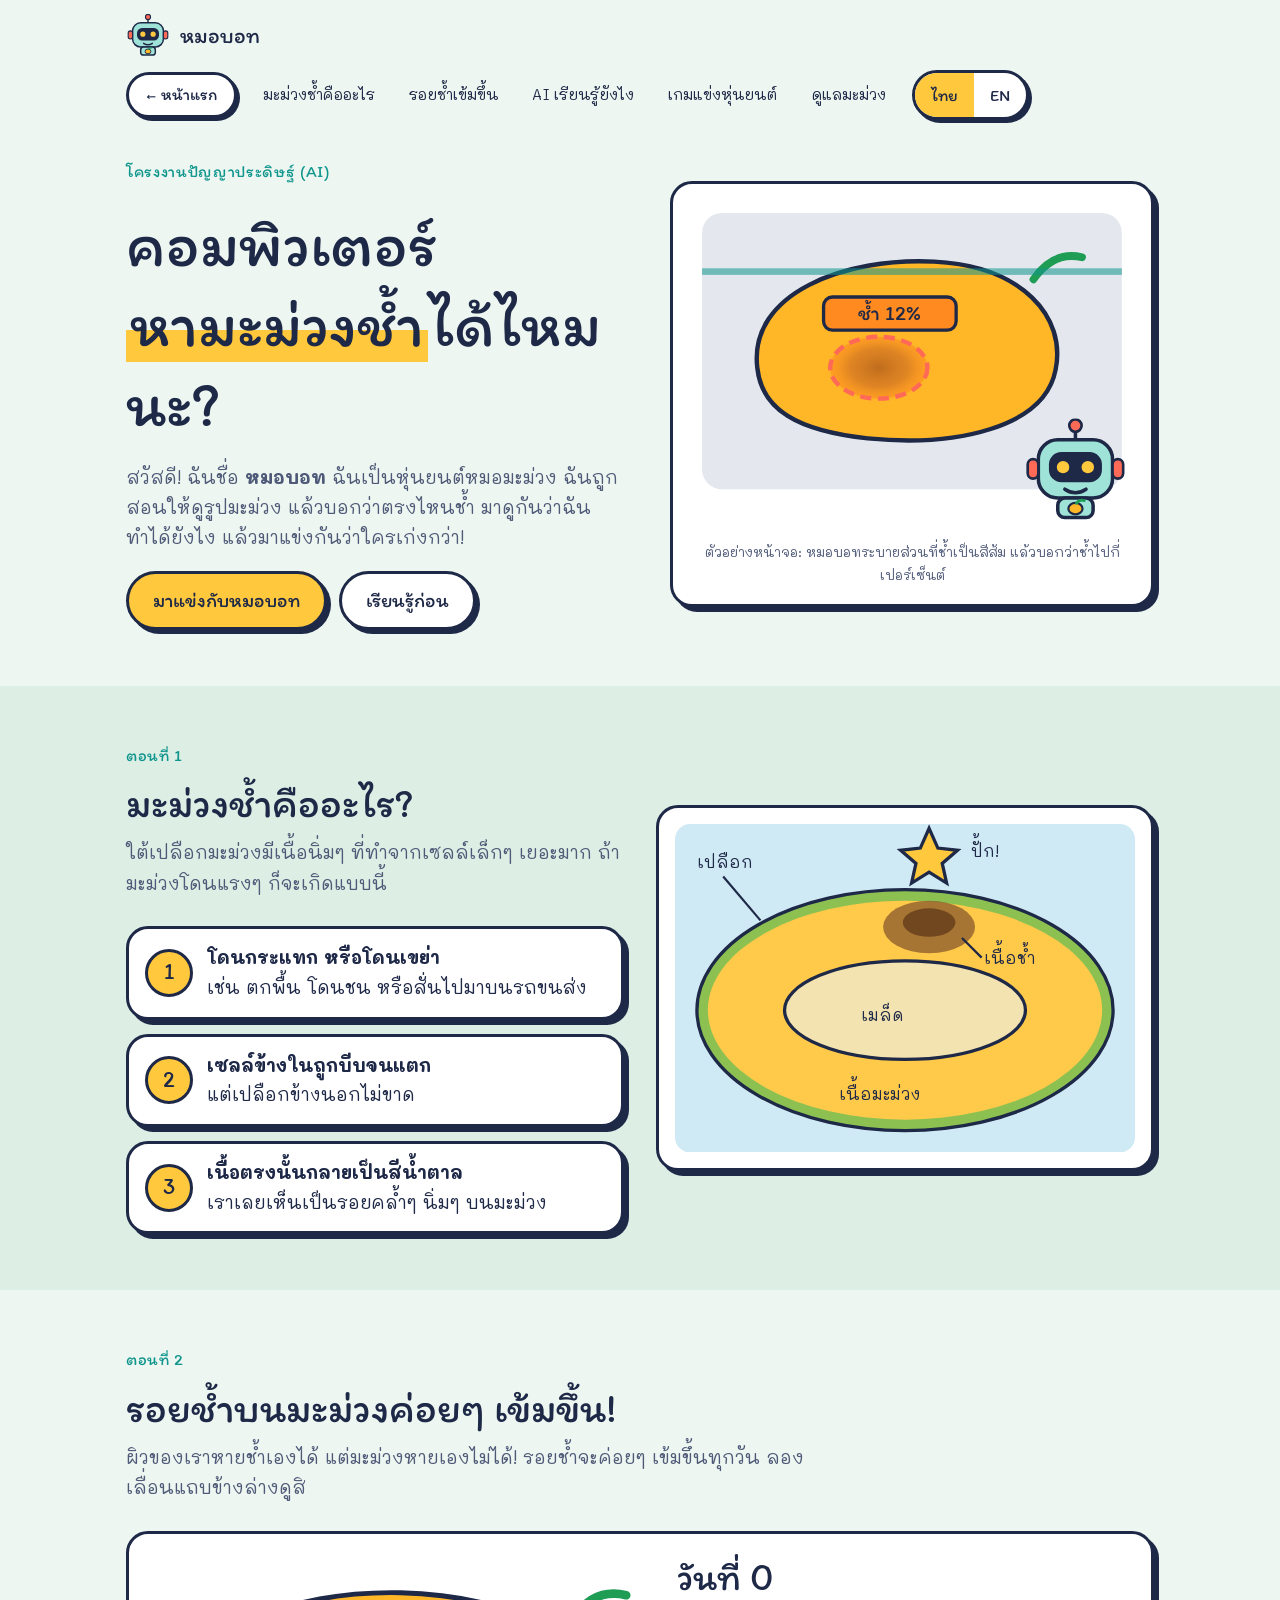
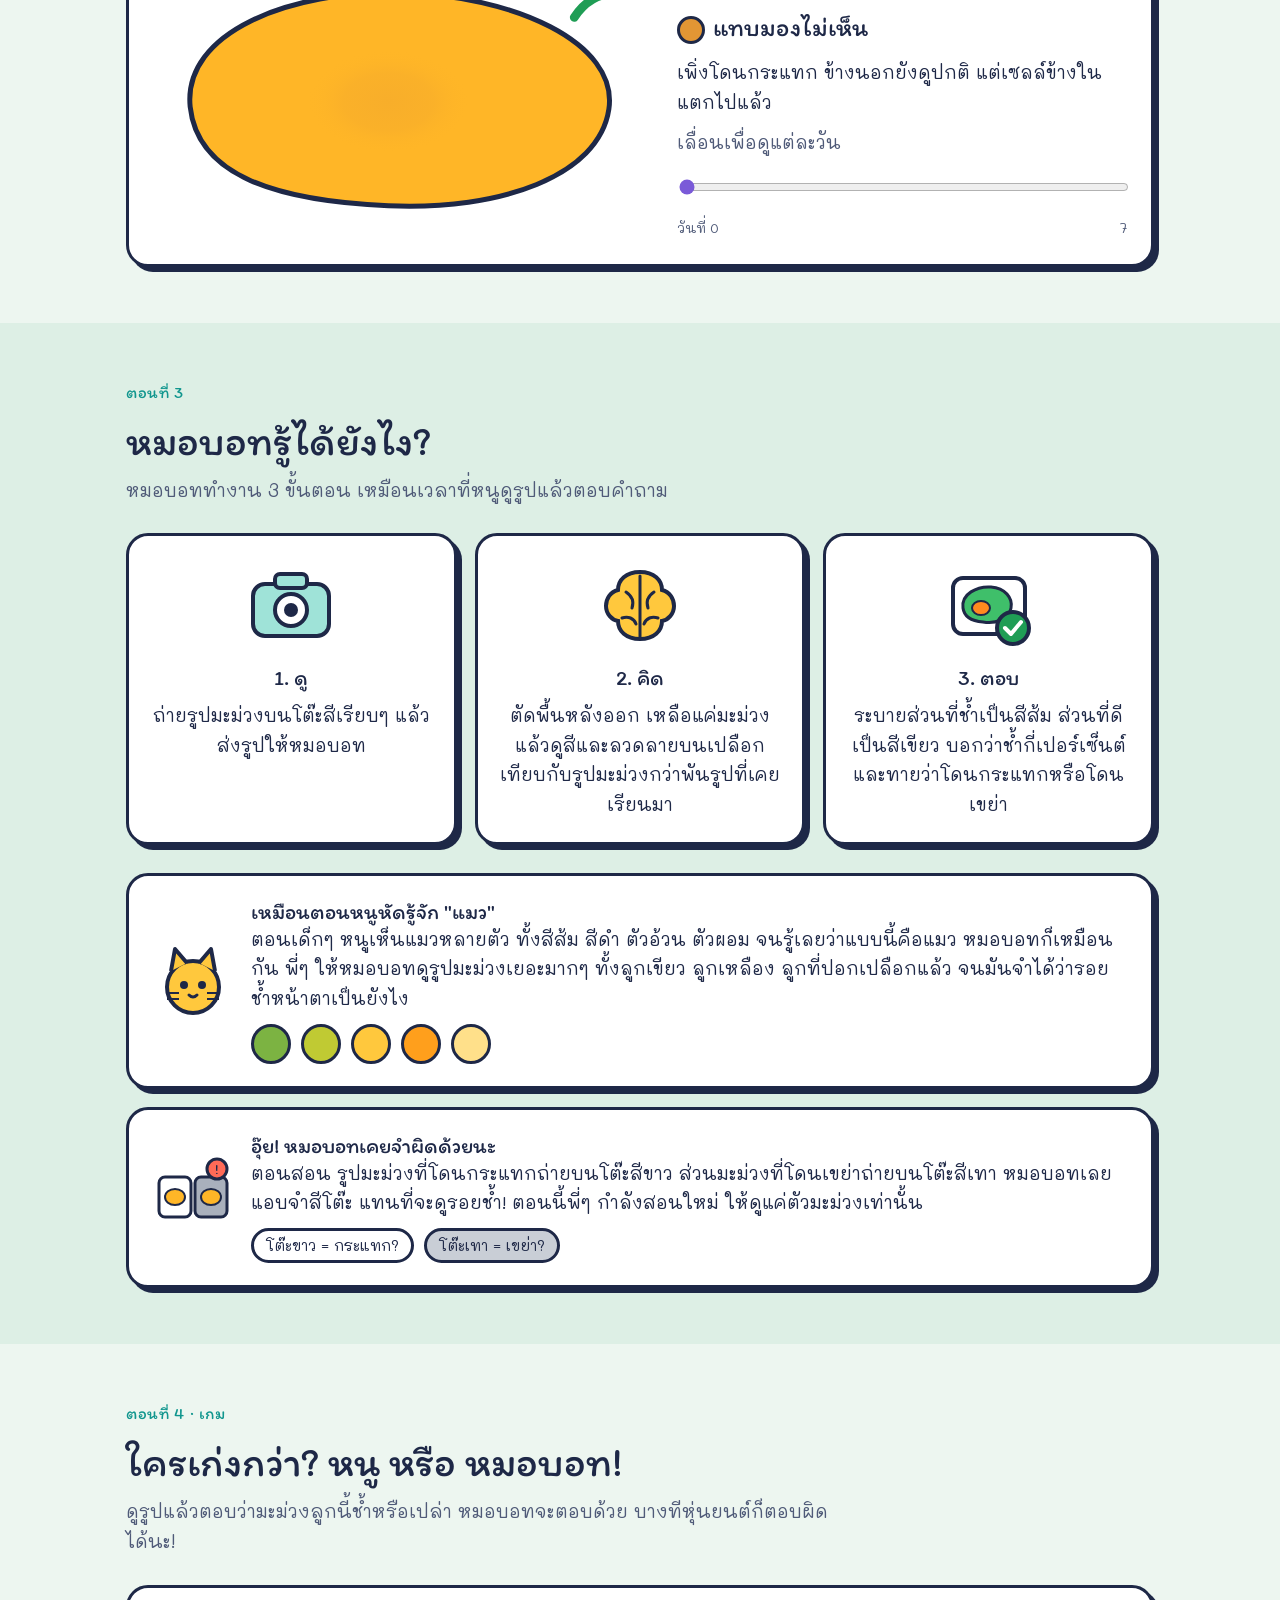
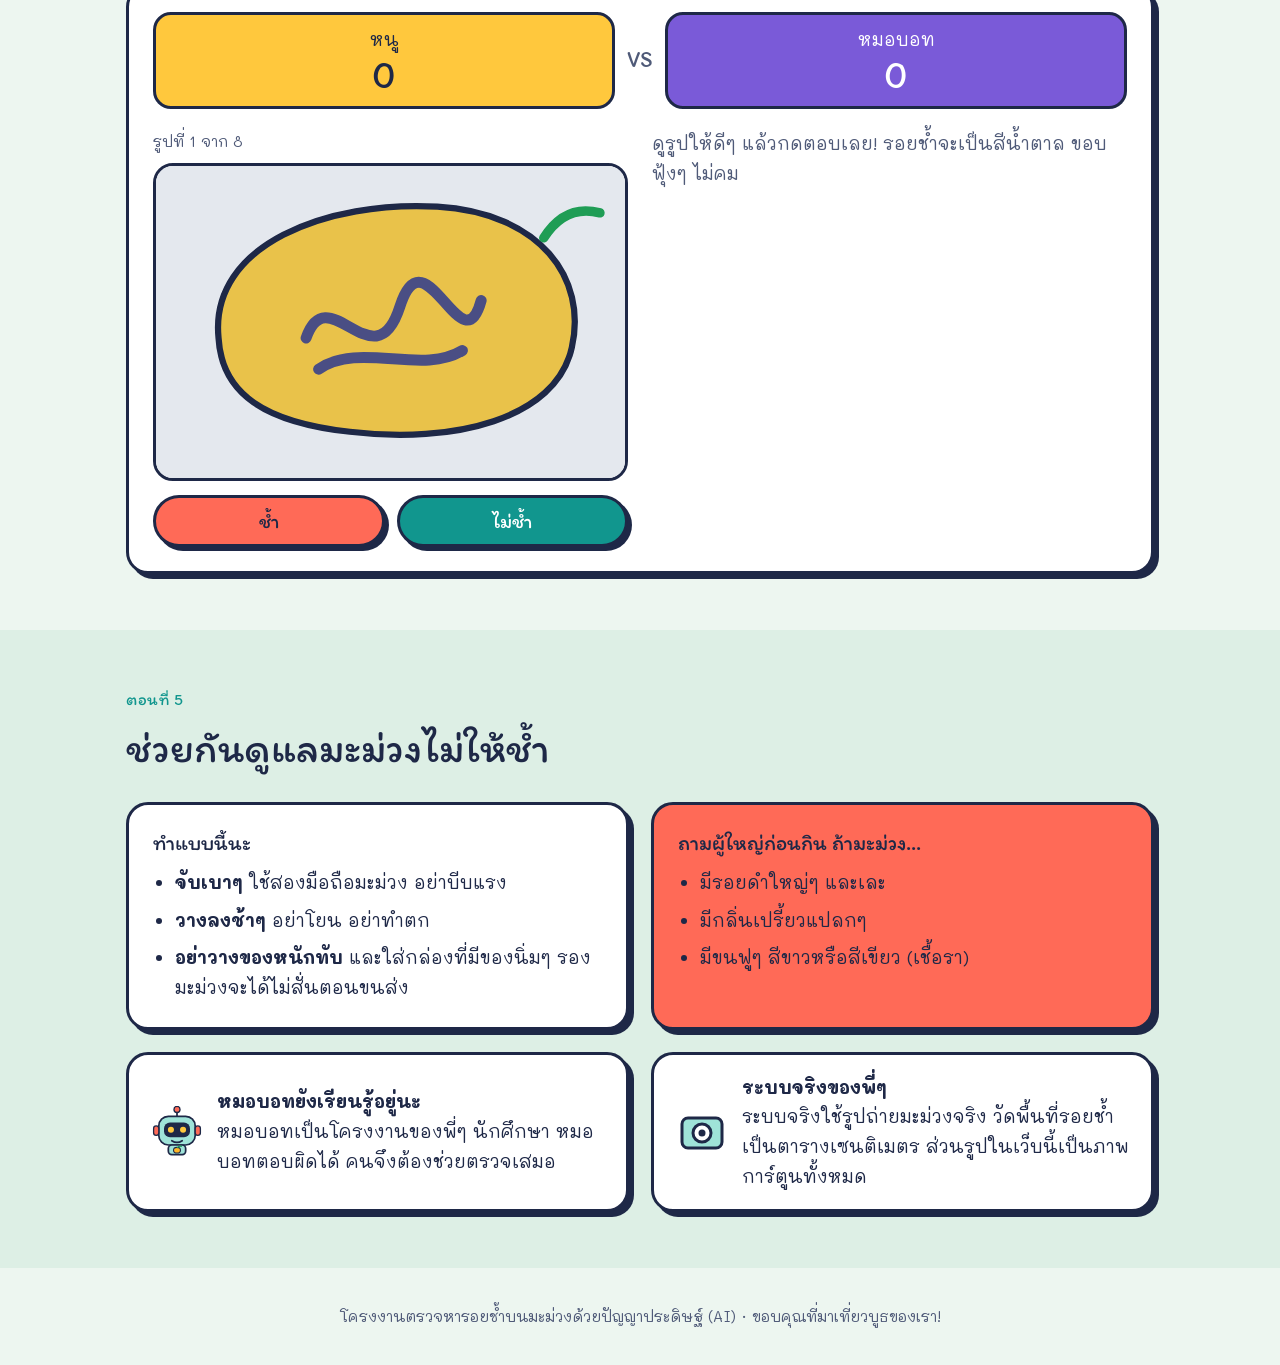
==== commit 5aee682a: "Re-theme booth site from human bruises to mango bruise detection Match the content to our real syste" ====
--- a/learn.html
+++ b/learn.html
@@ -4,7 +4,7 @@
 <meta charset="utf-8">
 <meta name="viewport" content="width=device-width, initial-scale=1, viewport-fit=cover">
 <style>:root{color-scheme:light;padding-top:env(safe-area-inset-top,0px);padding-bottom:env(safe-area-inset-bottom,0px)}body{margin:0}img{max-width:100%}[hidden]{display:none!important}</style>
-<title>หมอบอทตามหารอยช้ำ</title>
+<title>หมอบอทตามหามะม่วงช้ำ</title>
 <meta name="claude:viewport-fit-sides" content="cover">
 <link rel="preconnect" href="https://fonts.googleapis.com">
 <link rel="preconnect" href="https://fonts.gstatic.com" crossorigin>
@@ -183,6 +183,11 @@
 .home-link:focus-visible{outline:4px solid var(--plum);outline-offset:3px}
 .top-right{display:flex;align-items:center;gap:12px;flex-wrap:wrap}
 </style>
+<style>
+.analogy + .analogy{margin-top:18px}
+.bgs{display:flex;gap:10px;margin-top:10px;flex-wrap:wrap}
+.bgs span{font-size:.95rem;padding:2px 12px;border-radius:999px;border:3px solid var(--line);color:#1E2847}
+</style>
 
 <!-- ===== Mascot (reused) ===== -->
 <svg width="0" height="0" style="position:absolute" aria-hidden="true">
@@ -198,7 +203,8 @@
       <rect x="6" y="46" width="12" height="22" rx="6" fill="#FF6A57" stroke="#1E2847" stroke-width="3"/>
       <rect x="102" y="46" width="12" height="22" rx="6" fill="#FF6A57" stroke="#1E2847" stroke-width="3"/>
       <rect x="40" y="90" width="40" height="22" rx="8" fill="#9FE3D8" stroke="#1E2847" stroke-width="4"/>
-      <path d="M54 101h12M60 95v12" stroke="#FF6A57" stroke-width="4" stroke-linecap="round"/>
+      <ellipse cx="60" cy="102" rx="8" ry="6.5" fill="#FFB627" stroke="#1E2847" stroke-width="2.5"/>
+      <path d="M61 96 q4 -5 9 -3" fill="none" stroke="#1F9D55" stroke-width="3" stroke-linecap="round"/>
     </symbol>
   </defs>
 </svg>
@@ -209,11 +215,11 @@
     <div class="top-right">
       <a class="home-link" href="index.html" data-i18n="home">← หน้าแรก</a>
       <nav class="nav" data-i18n-aria="navAria" aria-label="ไปที่หัวข้อ">
-        <a href="#what" data-i18n="nav1">รอยฟกช้ำคืออะไร</a>
-        <a href="#colors" data-i18n="nav2">สีเปลี่ยนได้</a>
+        <a href="#what" data-i18n="nav1">มะม่วงช้ำคืออะไร</a>
+        <a href="#colors" data-i18n="nav2">รอยช้ำเข้มขึ้น</a>
         <a href="#ai" data-i18n="nav3">AI เรียนรู้ยังไง</a>
         <a href="#game" data-i18n="nav4">เกมแข่งหุ่นยนต์</a>
-        <a href="#care" data-i18n="nav5">ดูแลตัวเอง</a>
+        <a href="#care" data-i18n="nav5">ดูแลมะม่วง</a>
       </nav>
       <div class="lang" role="group" aria-label="ภาษา / Language">
         <button type="button" id="langTh" lang="th" aria-pressed="true">ไทย</button>
@@ -228,69 +234,69 @@
   <div class="wrap">
     <div class="hero-copy">
       <p class="eyebrow" data-i18n="heroEyebrow">โครงงานปัญญาประดิษฐ์ (AI)</p>
-      <h1 data-i18n="heroTitle">คอมพิวเตอร์<br><mark>หารอยฟกช้ำ</mark>ได้ไหมนะ?</h1>
-      <p class="lead" data-i18n="heroLead">สวัสดี! ฉันชื่อ <b>หมอบอท</b> ฉันเป็นหุ่นยนต์ที่ถูกสอนให้ดูรูปผิวหนัง แล้วบอกว่าตรงไหนมีรอยฟกช้ำ มาดูกันว่าฉันทำได้ยังไง แล้วมาแข่งกันว่าใครเก่งกว่า!</p>
+      <h1 data-i18n="heroTitle">คอมพิวเตอร์<br><mark>หามะม่วงช้ำ</mark>ได้ไหมนะ?</h1>
+      <p class="lead" data-i18n="heroLead">สวัสดี! ฉันชื่อ <b>หมอบอท</b> ฉันเป็นหุ่นยนต์หมอมะม่วง ฉันถูกสอนให้ดูรูปมะม่วง แล้วบอกว่าตรงไหนช้ำ มาดูกันว่าฉันทำได้ยังไง แล้วมาแข่งกันว่าใครเก่งกว่า!</p>
       <div class="hero-ctas">
         <a class="btn" href="#game" data-i18n="ctaPlay">มาแข่งกับหมอบอท</a>
         <a class="btn ghost" href="#what" data-i18n="ctaLearn">เรียนรู้ก่อน</a>
       </div>
     </div>
     <div class="hero-art sticker">
-      <svg viewBox="0 0 400 300" role="img" data-i18n-aria="heroAria" aria-label="ภาพตัวอย่าง: หมอบอทเจอรอยฟกช้ำบนแขน แล้ววาดกรอบล้อมไว้ พร้อมบอกว่ามั่นใจ 92 เปอร์เซ็นต์">
+      <svg viewBox="0 0 400 300" role="img" data-i18n-aria="heroAria" aria-label="ภาพตัวอย่าง: หมอบอทเจอรอยช้ำบนมะม่วง ระบายส่วนที่ช้ำเป็นสีส้ม และบอกว่าช้ำ 12 เปอร์เซ็นต์">
         <defs>
           <radialGradient id="heroBruise">
-            <stop offset="0" stop-color="#4B2E7A" stop-opacity=".9"/>
-            <stop offset=".55" stop-color="#7E5BA6" stop-opacity=".65"/>
-            <stop offset="1" stop-color="#E0AC8A" stop-opacity="0"/>
+            <stop offset="0" stop-color="#5A3418" stop-opacity=".85"/>
+            <stop offset=".55" stop-color="#8A5A2B" stop-opacity=".6"/>
+            <stop offset="1" stop-color="#FFB627" stop-opacity="0"/>
           </radialGradient>
         </defs>
-        <rect x="10" y="10" width="380" height="250" rx="18" fill="#CFEAF5"/>
-        <path d="M10 120 C120 96 260 100 390 112 L390 222 C260 232 120 232 10 214 Z" fill="#E0AC8A" stroke="#1E2847" stroke-width="4"/>
-        <ellipse cx="210" cy="166" rx="46" ry="30" fill="url(#heroBruise)"/>
-        <g class="scan"><rect x="10" y="100" width="380" height="6" fill="#11968E" opacity=".55"/></g>
+        <rect x="10" y="10" width="380" height="250" rx="18" fill="#E4E8EE"/>
+        <path d="M60 150 C52 82 140 50 220 54 C300 58 340 104 330 152 C320 204 240 222 160 214 C96 207 64 188 60 150Z" fill="#FFB627" stroke="#1E2847" stroke-width="4"/>
+        <path d="M310 70 q18 -26 44 -20" fill="none" stroke="#1F9D55" stroke-width="7" stroke-linecap="round"/>
+        <ellipse cx="170" cy="150" rx="48" ry="32" fill="url(#heroBruise)"/>
+        <g class="scan"><rect x="10" y="60" width="380" height="6" fill="#11968E" opacity=".55"/></g>
         <g class="boxpop">
-          <rect x="154" y="128" width="112" height="76" rx="6" fill="none" stroke="#FF6A57" stroke-width="5" stroke-dasharray="12 7"/>
-          <rect x="154" y="98" width="136" height="30" rx="8" fill="#FF6A57" stroke="#1E2847" stroke-width="3"/>
-          <text x="222" y="119" text-anchor="middle" font-family="Itim, Mali, sans-serif" font-size="19" fill="#1E2847" data-i18n="heroTag">รอยฟกช้ำ 92%</text>
+          <ellipse cx="170" cy="150" rx="44" ry="28" fill="#FF8A1F" fill-opacity=".55" stroke="#FF6A57" stroke-width="4" stroke-dasharray="10 6"/>
+          <rect x="120" y="86" width="120" height="30" rx="8" fill="#FF8A1F" stroke="#1E2847" stroke-width="3"/>
+          <text x="180" y="107" text-anchor="middle" font-family="Itim, Mali, sans-serif" font-size="19" fill="#1E2847" data-i18n="heroTag">ช้ำ 12%</text>
         </g>
         <use href="#bot" x="300" y="196" width="96" height="96"/>
       </svg>
-      <p class="caption" data-i18n="heroCaption">ตัวอย่างหน้าจอ: หมอบอทวาดกรอบรอบรอยฟกช้ำ แล้วบอกว่ามั่นใจแค่ไหน</p>
+      <p class="caption" data-i18n="heroCaption">ตัวอย่างหน้าจอ: หมอบอทระบายส่วนที่ช้ำเป็นสีส้ม แล้วบอกว่าช้ำไปกี่เปอร์เซ็นต์</p>
     </div>
   </div>
 </section>
 
-<!-- ===== WHAT IS A BRUISE ===== -->
+<!-- ===== WHAT IS A MANGO BRUISE ===== -->
 <section class="band alt" id="what">
   <div class="wrap two">
     <div>
       <div class="sec-head">
         <p class="eyebrow" data-i18n="part1">ตอนที่ 1</p>
-        <h2 data-i18n="whatTitle">รอยฟกช้ำคืออะไร?</h2>
-        <p class="lead" data-i18n="whatLead">ใต้ผิวหนังของเรามีเส้นเลือดเล็กๆ เยอะมาก เวลาเราชนอะไรแรงๆ ก็จะเกิดแบบนี้</p>
+        <h2 data-i18n="whatTitle">มะม่วงช้ำคืออะไร?</h2>
+        <p class="lead" data-i18n="whatLead">ใต้เปลือกมะม่วงมีเนื้อนิ่มๆ ที่ทำจากเซลล์เล็กๆ เยอะมาก ถ้ามะม่วงโดนแรงๆ ก็จะเกิดแบบนี้</p>
       </div>
       <ol class="steps">
-        <li class="sticker"><span class="num">1</span><span data-i18n="step1"><b>ชน หรือ กระแทก</b><br>เช่น ล้ม หรือเดินชนโต๊ะ</span></li>
-        <li class="sticker"><span class="num">2</span><span data-i18n="step2"><b>เส้นเลือดเล็กๆ แตก</b><br>แต่ผิวหนังข้างบนไม่ขาด</span></li>
-        <li class="sticker"><span class="num">3</span><span data-i18n="step3"><b>เลือดซึมอยู่ใต้ผิว</b><br>เราเลยเห็นเป็นรอยสีคล้ำๆ</span></li>
+        <li class="sticker"><span class="num">1</span><span data-i18n="step1"><b>โดนกระแทก หรือโดนเขย่า</b><br>เช่น ตกพื้น โดนชน หรือสั่นไปมาบนรถขนส่ง</span></li>
+        <li class="sticker"><span class="num">2</span><span data-i18n="step2"><b>เซลล์ข้างในถูกบีบจนแตก</b><br>แต่เปลือกข้างนอกไม่ขาด</span></li>
+        <li class="sticker"><span class="num">3</span><span data-i18n="step3"><b>เนื้อตรงนั้นกลายเป็นสีน้ำตาล</b><br>เราเลยเห็นเป็นรอยคล้ำๆ นิ่มๆ บนมะม่วง</span></li>
       </ol>
     </div>
     <div class="diagram sticker">
-      <svg viewBox="0 0 420 300" role="img" data-i18n-aria="diagramAria" aria-label="ภาพตัดผิวหนัง: มีเส้นเลือดเล็กๆ อยู่ข้างใต้ เส้นหนึ่งแตกและเลือดซึมออกมา">
-        <rect x="10" y="40" width="400" height="40" rx="8" fill="#F1C3A3" stroke="#1E2847" stroke-width="3"/>
-        <rect x="10" y="80" width="400" height="170" rx="8" fill="#F7DCC8" stroke="#1E2847" stroke-width="3"/>
-        <path d="M10 140 C90 120 150 160 230 140 S350 120 410 140" fill="none" stroke="#D2384F" stroke-width="9" stroke-linecap="round"/>
-        <path d="M10 200 C100 185 170 215 260 198 S370 190 410 205" fill="none" stroke="#D2384F" stroke-width="7" stroke-linecap="round"/>
-        <g fill="#8B2D5A" opacity=".75">
-          <circle cx="232" cy="118" r="7"/><circle cx="250" cy="108" r="5"/><circle cx="214" cy="104" r="6"/>
-          <circle cx="242" cy="96" r="4"/><circle cx="222" cy="122" r="5"/><circle cx="262" cy="122" r="4"/>
-          <circle cx="200" cy="116" r="4"/>
-        </g>
-        <path d="M230 4 l8 18 18 2 -14 12 4 18 -16 -10 -16 10 4 -18 -14 -12 18 -2z" fill="#FFC83D" stroke="#1E2847" stroke-width="3"/>
-        <text x="20" y="66" data-i18n="dSkin">ผิวหนัง</text>
-        <text x="20" y="122" data-i18n="dVessel">เส้นเลือดเล็กๆ</text>
-        <text x="282" y="100" data-i18n="dLeak">เลือดซึมออกมา</text>
-        <line x1="280" y1="96" x2="258" y2="108" stroke="#1E2847" stroke-width="2"/>
+      <svg viewBox="0 0 420 300" role="img" data-i18n-aria="diagramAria" aria-label="ภาพผ่าครึ่งมะม่วง: มีเปลือก เนื้อสีเหลือง และเมล็ด ตรงที่โดนกระแทก เนื้อกลายเป็นสีน้ำตาล">
+        <rect x="0" y="0" width="420" height="300" rx="14" fill="#CFEAF5"/>
+        <ellipse cx="210" cy="170" rx="190" ry="110" fill="#8CC152" stroke="#1E2847" stroke-width="3"/>
+        <ellipse cx="210" cy="170" rx="180" ry="100" fill="#FFC94A"/>
+        <ellipse cx="210" cy="170" rx="110" ry="45" fill="#F3E3B0" stroke="#1E2847" stroke-width="3"/>
+        <ellipse cx="232" cy="94" rx="42" ry="24" fill="#8A5A2B" opacity=".75"/>
+        <ellipse cx="232" cy="90" rx="24" ry="13" fill="#5A3418" opacity=".7"/>
+        <path d="M232 4 l8 18 18 2 -14 12 4 18 -16 -10 -16 10 4 -18 -14 -12 18 -2z" fill="#FFC83D" stroke="#1E2847" stroke-width="3"/>
+        <text x="20" y="40" data-i18n="dSkin">เปลือก</text>
+        <line x1="44" y1="48" x2="78" y2="88" stroke="#1E2847" stroke-width="2"/>
+        <text x="170" y="180" data-i18n="dSeed">เมล็ด</text>
+        <text x="150" y="252" data-i18n="dFlesh">เนื้อมะม่วง</text>
+        <text x="282" y="128" data-i18n="dBruise">เนื้อช้ำ</text>
+        <line x1="280" y1="122" x2="262" y2="104" stroke="#1E2847" stroke-width="2"/>
         <text x="270" y="30" data-i18n="dBonk">ปั้ก!</text>
       </svg>
     </div>
@@ -302,28 +308,29 @@
   <div class="wrap">
     <div class="sec-head">
       <p class="eyebrow" data-i18n="part2">ตอนที่ 2</p>
-      <h2 data-i18n="colTitle">รอยฟกช้ำเปลี่ยนสีได้ด้วย!</h2>
-      <p class="lead" data-i18n="colLead">ร่างกายของเราค่อยๆ เก็บกวาดเลือดที่ซึมออกมา สีของรอยช้ำเลยเปลี่ยนไปทุกวัน ลองเลื่อนแถบข้างล่างดูสิ</p>
+      <h2 data-i18n="colTitle">รอยช้ำบนมะม่วงค่อยๆ เข้มขึ้น!</h2>
+      <p class="lead" data-i18n="colLead">ผิวของเราหายช้ำเองได้ แต่มะม่วงหายเองไม่ได้! รอยช้ำจะค่อยๆ เข้มขึ้นทุกวัน ลองเลื่อนแถบข้างล่างดูสิ</p>
     </div>
     <div class="timeline sticker">
-      <svg viewBox="0 0 400 220" role="img" data-i18n-aria="armAria" aria-label="แขนที่มีรอยฟกช้ำ สีเปลี่ยนตามวัน">
+      <svg viewBox="0 0 400 220" role="img" data-i18n-aria="armAria" aria-label="มะม่วงที่มีรอยช้ำ สีเข้มขึ้นตามวัน">
         <defs>
           <radialGradient id="dayBruise">
-            <stop id="dS0" offset="0" stop-color="#C83A4E" stop-opacity=".9"/>
-            <stop id="dS1" offset=".55" stop-color="#C83A4E" stop-opacity=".6"/>
-            <stop offset="1" stop-color="#E0AC8A" stop-opacity="0"/>
+            <stop id="dS0" offset="0" stop-color="#F0AA3C" stop-opacity=".15"/>
+            <stop id="dS1" offset=".55" stop-color="#F0AA3C" stop-opacity=".1"/>
+            <stop offset="1" stop-color="#FFB627" stop-opacity="0"/>
           </radialGradient>
         </defs>
-        <path d="M0 50 C120 26 260 30 400 42 L400 172 C260 182 120 182 0 164 Z" fill="#E0AC8A" stroke="#1E2847" stroke-width="4"/>
-        <ellipse cx="200" cy="106" rx="62" ry="40" fill="url(#dayBruise)"/>
+        <path d="M30 116 C24 56 110 22 200 24 C290 26 376 64 368 118 C360 172 280 200 190 196 C100 192 36 172 30 116Z" fill="#FFB627" stroke="#1E2847" stroke-width="4"/>
+        <path d="M340 44 q16 -24 42 -18" fill="none" stroke="#1F9D55" stroke-width="7" stroke-linecap="round"/>
+        <ellipse cx="190" cy="112" rx="66" ry="42" fill="url(#dayBruise)"/>
       </svg>
       <div class="stage">
         <div class="day-label" id="dayLabel">วันที่ 0</div>
-        <div class="stage-name"><span class="swatch" id="swatch"></span><span id="stageName">สีแดง</span></div>
-        <p id="stageText">เพิ่งชนมาใหม่ๆ เลือดเพิ่งซึมออกมาใต้ผิว</p>
+        <div class="stage-name"><span class="swatch" id="swatch"></span><span id="stageName">แทบมองไม่เห็น</span></div>
+        <p id="stageText">เพิ่งโดนกระแทก ข้างนอกยังดูปกติ แต่เซลล์ข้างในแตกไปแล้ว</p>
         <label for="day" class="hint" data-i18n="slideHint">เลื่อนเพื่อดูแต่ละวัน</label>
-        <input type="range" id="day" min="0" max="14" step="1" value="0">
-        <div class="ticks"><span data-i18n="tick0">วันที่ 0</span><span>7</span><span>14</span></div>
+        <input type="range" id="day" min="0" max="7" step="1" value="0">
+        <div class="ticks"><span data-i18n="tick0">วันที่ 0</span><span>7</span></div>
       </div>
     </div>
   </div>
@@ -341,26 +348,36 @@
       <div class="ai-step sticker">
         <svg viewBox="0 0 96 96" aria-hidden="true"><rect x="10" y="26" width="76" height="52" rx="12" fill="#9FE3D8" stroke="#1E2847" stroke-width="4"/><rect x="32" y="16" width="32" height="14" rx="5" fill="#9FE3D8" stroke="#1E2847" stroke-width="4"/><circle cx="48" cy="52" r="16" fill="#fff" stroke="#1E2847" stroke-width="4"/><circle cx="48" cy="52" r="7" fill="#1E2847"/></svg>
         <h3 data-i18n="ai1t">1. ดู</h3>
-        <p data-i18n="ai1">ถ่ายรูปผิวหนังด้วยกล้อง แล้วส่งรูปให้หมอบอท</p>
+        <p data-i18n="ai1">ถ่ายรูปมะม่วงบนโต๊ะสีเรียบๆ แล้วส่งรูปให้หมอบอท</p>
       </div>
       <div class="ai-step sticker">
         <svg viewBox="0 0 96 96" aria-hidden="true"><path d="M48 14c-14 0-22 8-22 18-8 2-12 9-12 16 0 8 6 14 12 15 0 10 8 18 22 18s22-8 22-18c6-1 12-7 12-15 0-7-4-14-12-16 0-10-8-18-22-18z" fill="#FFC83D" stroke="#1E2847" stroke-width="4"/><path d="M48 18v62M34 34c6 4 8 10 6 16M62 34c-6 4-8 10-6 16M30 60c6-2 12 0 14 6M66 60c-6-2-12 0-14 6" fill="none" stroke="#1E2847" stroke-width="3" stroke-linecap="round"/></svg>
         <h3 data-i18n="ai2t">2. คิด</h3>
-        <p data-i18n="ai2">เทียบกับรูปหลายพันรูปที่เคยเห็นมาก่อน ว่าเหมือนรอยฟกช้ำไหม</p>
+        <p data-i18n="ai2">ตัดพื้นหลังออก เหลือแค่มะม่วง แล้วดูสีและลวดลายบนเปลือก เทียบกับรูปมะม่วงกว่าพันรูปที่เคยเรียนมา</p>
       </div>
       <div class="ai-step sticker">
-        <svg viewBox="0 0 96 96" aria-hidden="true"><rect x="12" y="20" width="72" height="56" rx="10" fill="#fff" stroke="#1E2847" stroke-width="4"/><rect x="30" y="34" width="36" height="28" fill="none" stroke="#FF6A57" stroke-width="4" stroke-dasharray="7 4"/><circle cx="72" cy="70" r="16" fill="#1F9D55" stroke="#1E2847" stroke-width="4"/><path d="M64 70l6 6 10-12" fill="none" stroke="#fff" stroke-width="4" stroke-linecap="round" stroke-linejoin="round"/></svg>
+        <svg viewBox="0 0 96 96" aria-hidden="true"><rect x="12" y="20" width="72" height="56" rx="10" fill="#fff" stroke="#1E2847" stroke-width="4"/><path d="M22 50 C20 36 36 28 50 29 C64 30 72 40 70 50 C68 62 54 66 42 64 C30 63 23 58 22 50Z" fill="#3FBF6A" stroke="#1E2847" stroke-width="3"/><ellipse cx="40" cy="50" rx="9" ry="7" fill="#FF8A1F" stroke="#1E2847" stroke-width="2"/><circle cx="72" cy="70" r="16" fill="#1F9D55" stroke="#1E2847" stroke-width="4"/><path d="M64 70l6 6 10-12" fill="none" stroke="#fff" stroke-width="4" stroke-linecap="round" stroke-linejoin="round"/></svg>
         <h3 data-i18n="ai3t">3. ตอบ</h3>
-        <p data-i18n="ai3">วาดกรอบรอบรอยฟกช้ำ แล้วบอกว่ามั่นใจกี่เปอร์เซ็นต์</p>
+        <p data-i18n="ai3">ระบายส่วนที่ช้ำเป็นสีส้ม ส่วนที่ดีเป็นสีเขียว บอกว่าช้ำกี่เปอร์เซ็นต์ และทายว่าโดนกระแทกหรือโดนเขย่า</p>
       </div>
     </div>
     <div class="analogy sticker">
       <svg viewBox="0 0 80 80" aria-hidden="true"><circle cx="40" cy="46" r="26" fill="#FFC83D" stroke="#1E2847" stroke-width="4"/><path d="M18 30 L22 8 L34 22 M62 30 L58 8 L46 22" fill="#FFC83D" stroke="#1E2847" stroke-width="4" stroke-linejoin="round"/><circle cx="31" cy="44" r="4" fill="#1E2847"/><circle cx="49" cy="44" r="4" fill="#1E2847"/><path d="M36 54q4 4 8 0" fill="none" stroke="#1E2847" stroke-width="3" stroke-linecap="round"/><path d="M14 52h12M14 58h12M54 52h12M54 58h12" stroke="#1E2847" stroke-width="2"/></svg>
       <div>
         <h3 data-i18n="catTitle">เหมือนตอนหนูหัดรู้จัก "แมว"</h3>
-        <p data-i18n="catText">ตอนเด็กๆ หนูเห็นแมวหลายตัว ทั้งสีส้ม สีดำ ตัวอ้วน ตัวผอม จนรู้เลยว่าแบบนี้คือแมว หมอบอทก็เหมือนกัน เราให้หมอบอทดูรูปรอยฟกช้ำเยอะมากๆ บนผิวหลายสี จนมันจำได้ว่ารอยฟกช้ำหน้าตาเป็นยังไง</p>
-        <div class="tones" data-i18n-aria="tonesAria" aria-label="สีผิวหลายแบบที่หมอบอทต้องเรียนรู้">
-          <span style="background:#F5D0B5"></span><span style="background:#E0AC8A"></span><span style="background:#C68863"></span><span style="background:#8D5A3B"></span><span style="background:#5E3A25"></span>
+        <p data-i18n="catText">ตอนเด็กๆ หนูเห็นแมวหลายตัว ทั้งสีส้ม สีดำ ตัวอ้วน ตัวผอม จนรู้เลยว่าแบบนี้คือแมว หมอบอทก็เหมือนกัน พี่ๆ ให้หมอบอทดูรูปมะม่วงเยอะมากๆ ทั้งลูกเขียว ลูกเหลือง ลูกที่ปอกเปลือกแล้ว จนมันจำได้ว่ารอยช้ำหน้าตาเป็นยังไง</p>
+        <div class="tones" data-i18n-aria="tonesAria" aria-label="มะม่วงหลายสีที่หมอบอทต้องเรียนรู้">
+          <span style="background:#7CB342"></span><span style="background:#C0CA33"></span><span style="background:#FFC83D"></span><span style="background:#FF9F1C"></span><span style="background:#FFE08A"></span>
+        </div>
+      </div>
+    </div>
+    <div class="analogy sticker">
+      <svg viewBox="0 0 80 80" aria-hidden="true"><rect x="6" y="20" width="32" height="40" rx="6" fill="#FFFFFF" stroke="#1E2847" stroke-width="3"/><rect x="42" y="20" width="32" height="40" rx="6" fill="#A9B0BC" stroke="#1E2847" stroke-width="3"/><ellipse cx="22" cy="40" rx="10" ry="8" fill="#FFB627" stroke="#1E2847" stroke-width="2"/><ellipse cx="58" cy="40" rx="10" ry="8" fill="#FFB627" stroke="#1E2847" stroke-width="2"/><circle cx="64" cy="12" r="10" fill="#FF6A57" stroke="#1E2847" stroke-width="3"/><text x="64" y="17" text-anchor="middle" font-family="Itim, sans-serif" font-size="14" fill="#1E2847">!</text></svg>
+      <div>
+        <h3 data-i18n="bgTitle">อุ๊ย! หมอบอทเคยจำผิดด้วยนะ</h3>
+        <p data-i18n="bgText">ตอนสอน รูปมะม่วงที่โดนกระแทกถ่ายบนโต๊ะสีขาว ส่วนมะม่วงที่โดนเขย่าถ่ายบนโต๊ะสีเทา หมอบอทเลยแอบจำสีโต๊ะ แทนที่จะดูรอยช้ำ! ตอนนี้พี่ๆ กำลังสอนใหม่ ให้ดูแค่ตัวมะม่วงเท่านั้น</p>
+        <div class="bgs">
+          <span style="background:#FFFFFF" data-i18n="bgWhite">โต๊ะขาว = กระแทก?</span><span style="background:#C9CED6" data-i18n="bgGrey">โต๊ะเทา = เขย่า?</span>
         </div>
       </div>
     </div>
@@ -373,7 +390,7 @@
     <div class="sec-head">
       <p class="eyebrow" data-i18n="part4">ตอนที่ 4 · เกม</p>
       <h2 data-i18n="gameTitle">ใครเก่งกว่า? หนู หรือ หมอบอท!</h2>
-      <p class="lead" data-i18n="gameLead">ดูรูปแล้วตอบว่าเป็นรอยฟกช้ำหรือเปล่า หมอบอทจะตอบด้วย บางทีหุ่นยนต์ก็ตอบผิดได้นะ!</p>
+      <p class="lead" data-i18n="gameLead">ดูรูปแล้วตอบว่ามะม่วงลูกนี้ช้ำหรือเปล่า หมอบอทจะตอบด้วย บางทีหุ่นยนต์ก็ตอบผิดได้นะ!</p>
     </div>
     <div class="game sticker">
       <div class="scoreboard">
@@ -386,8 +403,8 @@
           <p class="progress" id="progress">รูปที่ 1 จาก 8</p>
           <div class="card-frame" id="cardFrame"></div>
           <div class="choices">
-            <button class="btn coral" id="yesBtn" type="button" data-i18n="yes">ใช่ รอยฟกช้ำ</button>
-            <button class="btn teal" id="noBtn" type="button" data-i18n="no">ไม่ใช่</button>
+            <button class="btn coral" id="yesBtn" type="button" data-i18n="yes">ช้ำ</button>
+            <button class="btn teal" id="noBtn" type="button" data-i18n="no">ไม่ช้ำ</button>
           </div>
         </div>
         <div class="result" id="result" aria-live="polite"></div>
@@ -402,41 +419,41 @@
   <div class="wrap">
     <div class="sec-head">
       <p class="eyebrow" data-i18n="part5">ตอนที่ 5</p>
-      <h2 data-i18n="careTitle">ถ้ามีรอยฟกช้ำ ทำยังไงดี?</h2>
+      <h2 data-i18n="careTitle">ช่วยกันดูแลมะม่วงไม่ให้ช้ำ</h2>
     </div>
     <div class="care">
       <div class="sticker">
-        <h3 data-i18n="careH">ดูแลตัวเองง่ายๆ</h3>
+        <h3 data-i18n="careH">ทำแบบนี้นะ</h3>
         <ul>
-          <li data-i18n="care1"><b>ประคบเย็น</b> เอาน้ำแข็งห่อผ้า วางไว้ประมาณ 10 นาที</li>
-          <li data-i18n="care2"><b>พักส่วนที่ช้ำ</b> อย่าเพิ่งกระแทกซ้ำ</li>
-          <li data-i18n="care3"><b>บอกพ่อแม่ หรือคุณครู</b> ทุกครั้งที่เจ็บ</li>
+          <li data-i18n="care1"><b>จับเบาๆ</b> ใช้สองมือถือมะม่วง อย่าบีบแรง</li>
+          <li data-i18n="care2"><b>วางลงช้าๆ</b> อย่าโยน อย่าทำตก</li>
+          <li data-i18n="care3"><b>อย่าวางของหนักทับ</b> และใส่กล่องที่มีของนิ่มๆ รอง มะม่วงจะได้ไม่สั่นตอนขนส่ง</li>
         </ul>
       </div>
       <div class="sticker warn">
-        <h3 data-i18n="warnH">บอกผู้ใหญ่ทันที ถ้า...</h3>
+        <h3 data-i18n="warnH">ถามผู้ใหญ่ก่อนกิน ถ้ามะม่วง...</h3>
         <ul>
-          <li data-i18n="warn1">เจ็บมาก หรือบวมมาก</li>
-          <li data-i18n="warn2">ขยับแขนหรือขาไม่ได้</li>
-          <li data-i18n="warn3">มีรอยช้ำเยอะ แต่ไม่รู้ว่าไปชนอะไรมา</li>
+          <li data-i18n="warn1">มีรอยดำใหญ่ๆ และเละ</li>
+          <li data-i18n="warn2">มีกลิ่นเปรี้ยวแปลกๆ</li>
+          <li data-i18n="warn3">มีขนฟูๆ สีขาวหรือสีเขียว (เชื้อรา)</li>
         </ul>
       </div>
     </div>
     <div class="notes">
       <div class="sticker">
         <svg viewBox="0 0 52 52" aria-hidden="true"><use href="#bot" width="52" height="52"/></svg>
-        <p data-i18n="note1"><b>หมอบอทไม่ใช่หมอจริงๆ นะ</b><br>หมอบอทเป็นโครงงานของพี่ๆ นักศึกษา ถ้าเจ็บต้องให้คุณหมอหรือผู้ใหญ่ดู</p>
+        <p data-i18n="note1"><b>หมอบอทยังเรียนรู้อยู่นะ</b><br>หมอบอทเป็นโครงงานของพี่ๆ นักศึกษา หมอบอทตอบผิดได้ คนจึงต้องช่วยตรวจเสมอ</p>
       </div>
       <div class="sticker">
-        <svg viewBox="0 0 52 52" aria-hidden="true"><rect x="10" y="22" width="32" height="24" rx="5" fill="#FFC83D" stroke="#1E2847" stroke-width="3"/><path d="M17 22v-6a9 9 0 0 1 18 0v6" fill="none" stroke="#1E2847" stroke-width="3"/><circle cx="26" cy="33" r="3" fill="#1E2847"/><path d="M26 35v5" stroke="#1E2847" stroke-width="3"/></svg>
-        <p data-i18n="note2"><b>เราไม่เก็บรูปของหนู</b><br>รูปที่ถ่ายที่บูธจะใช้แค่ตอนเล่นเท่านั้น แล้วลบทิ้งทันที</p>
+        <svg viewBox="0 0 52 52" aria-hidden="true"><rect x="6" y="12" width="40" height="30" rx="6" fill="#9FE3D8" stroke="#1E2847" stroke-width="3"/><circle cx="26" cy="27" r="9" fill="#fff" stroke="#1E2847" stroke-width="3"/><circle cx="26" cy="27" r="3.5" fill="#1E2847"/></svg>
+        <p data-i18n="note2"><b>ระบบจริงของพี่ๆ</b><br>ระบบจริงใช้รูปถ่ายมะม่วงจริง วัดพื้นที่รอยช้ำเป็นตารางเซนติเมตร ส่วนรูปในเว็บนี้เป็นภาพการ์ตูนทั้งหมด</p>
       </div>
     </div>
   </div>
 </section>
 
 <footer>
-  <div class="wrap" data-i18n="footer">โครงงานตรวจหารอยฟกช้ำด้วยปัญญาประดิษฐ์ (AI) · ขอบคุณที่มาเที่ยวบูธของเรา!</div>
+  <div class="wrap" data-i18n="footer">โครงงานตรวจหารอยช้ำบนมะม่วงด้วยปัญญาประดิษฐ์ (AI) · ขอบคุณที่มาเที่ยวบูธของเรา!</div>
 </footer>
 
 <script>
@@ -446,68 +463,71 @@
   /* ---------- English text for static elements (Thai is read from the page itself) ---------- */
   var EN={
     brand:'Dr. Bot', home:'← Home', navAria:'Go to section',
-    nav1:'What is a bruise?', nav2:'Colours change', nav3:'How AI learns', nav4:'Robot game', nav5:'Take care',
+    nav1:'What is a mango bruise?', nav2:'Bruises get darker', nav3:'How AI learns', nav4:'Robot game', nav5:'Mango care',
     heroEyebrow:'An Artificial Intelligence (AI) project',
-    heroTitle:'Can a computer<br><mark>find a bruise</mark>?',
-    heroLead:"Hi! I'm <b>Dr. Bot</b>. I'm a robot that has been taught to look at pictures of skin and point out where a bruise is. Let's see how I do it, then race me to see who's better!",
+    heroTitle:'Can a computer<br><mark>find bruised mangoes</mark>?',
+    heroLead:"Hi! I'm <b>Dr. Bot</b>, a mango doctor robot. I have been taught to look at pictures of mangoes and point out where they are bruised. Let's see how I do it, then race me to see who's better!",
     ctaPlay:'Race Dr. Bot', ctaLearn:'Learn first',
-    heroAria:'Example: Dr. Bot finds a bruise on an arm, draws a box around it and says it is 92 percent sure',
-    heroTag:'Bruise 92%',
-    heroCaption:'Example screen: Dr. Bot draws a box around the bruise and says how sure it is',
+    heroAria:'Example: Dr. Bot finds a bruise on a mango, colours the bruised part orange and says 12 percent is bruised',
+    heroTag:'Bruised 12%',
+    heroCaption:'Example screen: Dr. Bot colours the bruised part orange and says how many percent is bruised',
     part1:'Part 1', part2:'Part 2', part3:'Part 3', part4:'Part 4 · Game', part5:'Part 5',
-    whatTitle:'What is a bruise?',
-    whatLead:'Under our skin there are lots of tiny blood vessels. When we bump into something hard, this happens:',
-    step1:'<b>A bump or a knock</b><br>like falling down or walking into a table',
-    step2:"<b>Tiny blood vessels break</b><br>but the skin on top doesn't tear",
-    step3:'<b>Blood stays under the skin</b><br>so we see a dark mark',
-    diagramAria:'Cross-section of skin: tiny blood vessels underneath, one breaks and blood leaks out',
-    dSkin:'Skin', dVessel:'Tiny blood vessels', dLeak:'Blood leaks out', dBonk:'Bonk!',
-    colTitle:'Bruises change colour too!',
-    colLead:'Our body slowly cleans up the blood that leaked out, so the bruise changes colour every day. Try moving the slider below!',
-    armAria:'An arm with a bruise that changes colour each day',
+    whatTitle:'What is a mango bruise?',
+    whatLead:'Under the mango skin there is soft flesh made of lots of tiny cells. When a mango gets hit hard, this happens:',
+    step1:'<b>A bump or a shake</b><br>like falling on the floor, getting knocked, or shaking around in a truck',
+    step2:"<b>Tiny cells inside get squashed and break</b><br>but the skin outside doesn't tear",
+    step3:'<b>That part of the flesh turns brown</b><br>so we see a dark, soft patch on the mango',
+    diagramAria:'A mango cut in half: skin, yellow flesh and a seed. Where it was bumped, the flesh has turned brown',
+    dSkin:'Skin', dSeed:'Seed', dFlesh:'Mango flesh', dBruise:'Bruised flesh', dBonk:'Bonk!',
+    colTitle:'Mango bruises get darker!',
+    colLead:"Our skin can heal a bruise, but a mango can't heal itself! The bruise gets a little darker every day. Try moving the slider below!",
+    armAria:'A mango with a bruise that gets darker each day',
     slideHint:'Slide to see each day', tick0:'Day 0',
     aiTitle:'How does Dr. Bot know?',
     aiLead:'Dr. Bot works in 3 steps, just like when you look at a picture and answer a question.',
-    ai1t:'1. Look', ai1:'A camera takes a picture of the skin and sends it to Dr. Bot.',
-    ai2t:'2. Think', ai2:'It compares the picture with thousands of pictures it has seen before, to check if it looks like a bruise.',
-    ai3t:'3. Answer', ai3:'It draws a box around the bruise and says how many percent sure it is.',
+    ai1t:'1. Look', ai1:'Take a picture of the mango on a plain table and send it to Dr. Bot.',
+    ai2t:'2. Think', ai2:'It cuts away the background so only the mango is left, then looks at the colours and patterns on the skin and compares them with more than a thousand mango pictures it learned from.',
+    ai3t:'3. Answer', ai3:'It colours the bruised part orange and the good part green, says how many percent is bruised, and guesses if the mango was bumped or shaken.',
     catTitle:'Just like when you learned what a "cat" is',
-    catText:'When you were little, you saw lots of cats: orange ones, black ones, fat ones, skinny ones. Soon you just knew: that\'s a cat! Dr. Bot is the same. We showed Dr. Bot lots and lots of bruise pictures on many skin colours, until it remembered what a bruise looks like.',
-    tonesAria:'Different skin colours Dr. Bot has to learn',
+    catText:"When you were little, you saw lots of cats: orange ones, black ones, fat ones, skinny ones. Soon you just knew: that's a cat! Dr. Bot is the same. The team showed Dr. Bot lots and lots of mango pictures: green ones, yellow ones, and peeled ones, until it remembered what a bruise looks like.",
+    tonesAria:'Different mango colours Dr. Bot has to learn',
+    bgTitle:'Oops! Dr. Bot learned the wrong clue once',
+    bgText:'When we taught Dr. Bot, the bumped mangoes were photographed on a white table and the shaken mangoes on a grey table. So Dr. Bot secretly remembered the table colour instead of looking at the bruise! Now the team is teaching it again so it only looks at the mango.',
+    bgWhite:'White table = bumped?', bgGrey:'Grey table = shaken?',
     gameTitle:'Who is better? You or Dr. Bot!',
-    gameLead:'Look at the picture and say if it is a bruise. Dr. Bot will answer too. Sometimes robots get it wrong!',
-    you:'You', yes:'Yes, a bruise', no:'No',
-    careTitle:'What should I do if I get a bruise?',
-    careH:'Easy ways to take care',
-    care1:'<b>Cool it down:</b> wrap ice in a cloth and hold it there for about 10 minutes',
-    care2:'<b>Rest the bruised spot</b> and try not to bump it again',
-    care3:'<b>Tell your parents or teacher</b> every time you get hurt',
-    warnH:'Tell a grown-up right away if...',
-    warn1:'It hurts a lot or is very swollen',
-    warn2:"You can't move your arm or leg",
-    warn3:"You have lots of bruises but don't know how you got them",
-    note1:'<b>Dr. Bot is not a real doctor</b><br>Dr. Bot is a project made by university students. If you get hurt, a doctor or a grown-up should take a look.',
-    note2:"<b>We don't keep your photos</b><br>Photos taken at the booth are only used while you play, then deleted right away.",
-    footer:'An AI bruise detection project · Thanks for visiting our booth!'
+    gameLead:'Look at the picture and say if the mango is bruised. Dr. Bot will answer too. Sometimes robots get it wrong!',
+    you:'You', yes:'Bruised', no:'Not bruised',
+    careTitle:'Let\'s keep mangoes from getting bruised',
+    careH:'Do it like this',
+    care1:'<b>Hold it gently</b> with two hands, and don\'t squeeze',
+    care2:'<b>Put it down slowly</b>. Don\'t throw it or drop it',
+    care3:'<b>Don\'t put heavy things on top</b>, and pack it in a box with something soft so it doesn\'t shake when it travels',
+    warnH:'Ask a grown-up before eating if the mango...',
+    warn1:'Has big black patches and is mushy',
+    warn2:'Smells strange and sour',
+    warn3:'Has white or green fuzz on it (that is mould)',
+    note1:'<b>Dr. Bot is still learning</b><br>Dr. Bot is a project made by university students. It can make mistakes, so a person should always check.',
+    note2:'<b>Our real system</b><br>The real system uses real mango photos and measures the bruise in square centimetres. All pictures on this website are cartoons.',
+    footer:'An AI mango bruise detection project · Thanks for visiting our booth!'
   };
 
   /* ---------- text for parts drawn by script ---------- */
   var T={
     th:{
+      title:'หมอบอทตามหามะม่วงช้ำ',
       day:function(d){return 'วันที่ '+d},
       stages:[
-        {max:1,name:'สีแดง',text:'เพิ่งชนมาใหม่ๆ เลือดเพิ่งซึมออกมาใต้ผิว'},
-        {max:4,name:'สีน้ำเงินม่วง',text:'เลือดใต้ผิวเริ่มเปลี่ยนสี รอยช้ำเลยดูคล้ำขึ้น'},
-        {max:7,name:'สีเขียว',text:'ร่างกายกำลังเก็บกวาดเลือดออกไป ทีละนิด'},
-        {max:11,name:'สีเหลืองน้ำตาล',text:'ใกล้หายแล้ว! สีจางลงเรื่อยๆ'},
-        {max:14,name:'หายแล้ว!',text:'ร่างกายเก็บกวาดเสร็จ ผิวกลับมาเหมือนเดิม เก่งมาก!'}
+        {max:0,name:'แทบมองไม่เห็น',text:'เพิ่งโดนกระแทก ข้างนอกยังดูปกติ แต่เซลล์ข้างในแตกไปแล้ว'},
+        {max:2,name:'สีน้ำตาลอ่อน',text:'ตรงที่ช้ำเริ่มเป็นสีน้ำตาลอ่อนๆ และนิ่มลงนิดหน่อย'},
+        {max:4,name:'สีน้ำตาล',text:'รอยช้ำเข้มขึ้น นิ่มขึ้น และยุบลงไปนิดๆ'},
+        {max:7,name:'สีน้ำตาลเข้ม',text:'รอยช้ำเข้มมากและเละ อาจเริ่มเน่า มะม่วงหายเองไม่ได้นะ ต้องระวังตั้งแต่แรก!'}
       ],
       progress:function(i,n){return 'รูปที่ '+i+' จาก '+n},
-      cardAria:'รูปผิวหนังให้ทาย',
-      hint:'ดูรูปให้ดีๆ แล้วกดตอบเลย! รอยฟกช้ำจะมีขอบฟุ้งๆ และสีคล้ำ',
+      cardAria:'รูปมะม่วงให้ทาย',
+      hint:'ดูรูปให้ดีๆ แล้วกดตอบเลย! รอยช้ำจะเป็นสีน้ำตาล ขอบฟุ้งๆ ไม่คม',
       kidOk:'หนูตอบถูก!', kidNo:'อุ๊ย หนูตอบผิด',
       kidSaid:function(a){return 'หนูตอบว่า: '+a},
-      yes:'ใช่ รอยฟกช้ำ', no:'ไม่ใช่',
+      yes:'ช้ำ', no:'ไม่ช้ำ',
       thinking:'หมอบอทกำลังคิด',
       botOk:'หมอบอทตอบถูก', botNo:'หมอบอทตอบผิด!',
       botSaid:function(a,c){return 'หมอบอทตอบว่า: '+a+' · มั่นใจ '+c+'%'},
@@ -518,31 +538,31 @@
       lesson:'หมอบอทยังตอบผิดได้ เช่น เข้าใจผิดว่าเงาเป็นรอยช้ำ นี่แหละคือเหตุผลที่ AI ต้องเรียนรู้จากรูปเยอะๆ และต้องมีคนช่วยตรวจเสมอ',
       again:'เล่นอีกครั้ง',
       cards:{
-        purple:{name:'รอยฟกช้ำสีม่วง',why:'รอยฟกช้ำสีม่วงน้ำเงิน มักเป็นรอยที่เกิดมาได้ 2-4 วัน ขอบจะฟุ้งๆ ไม่คม'},
-        red:{name:'รอยฟกช้ำสีแดง',why:'รอยฟกช้ำสีแดง คือรอยใหม่ที่เพิ่งชนมาไม่นาน'},
-        green:{name:'รอยฟกช้ำสีเขียวเหลือง',why:'รอยฟกช้ำที่กำลังจะหาย หมอบอทตอบถูก แต่ไม่ค่อยมั่นใจ เพราะสีจางกว่ารอยอื่น'},
+        brown:{name:'รอยช้ำสีน้ำตาล',why:'นี่คือรอยช้ำ! เป็นสีน้ำตาล ขอบฟุ้งๆ เนื้อข้างใต้จะนิ่ม'},
+        spot:{name:'รอยช้ำจากการกระแทก',why:'มะม่วงลูกนี้ตกพื้น รอยกระแทกจะเป็นวงกลมสีเข้ม อยู่จุดเดียว'},
+        shake:{name:'รอยช้ำจากการเขย่า',why:'มะม่วงลูกนี้สั่นไปมาบนรถขนส่ง รอยจะจางๆ กระจายหลายจุด หมอบอทตอบถูก แต่ไม่ค่อยมั่นใจ เพราะสีจางมาก'},
         shadow:{name:'เงา',why:'นี่คือเงาเฉยๆ! หมอบอทสับสน เพราะเงาก็เป็นสีเข้มเหมือนรอยช้ำ พี่ๆ ต้องสอนด้วยรูปเงาเพิ่มอีก'},
-        mud:{name:'ดินโคลน',why:'นี่คือดินโคลน ล้างออกได้ เป็นจุดๆ ขอบคม ไม่เหมือนรอยช้ำ'},
-        bite:{name:'รอยยุงกัด',why:'นี่คือรอยยุงกัด เป็นตุ่มเล็กๆ สีชมพู และมักจะคัน'},
-        mark:{name:'ปาน',why:'นี่คือปาน มีมาตั้งแต่เกิด ขอบชัด และสีไม่เปลี่ยนไปตามวัน'},
-        ink:{name:'รอยปากกาเมจิก',why:'นี่คือรอยปากกาเมจิก! สีน้ำเงินทำให้หมอบอทเข้าใจผิดว่าเป็นรอยช้ำ'}
+        dirt:{name:'ดินติดเปลือก',why:'นี่คือดินติดอยู่ ล้างออกได้ เป็นจุดๆ ขอบคม ไม่เหมือนรอยช้ำ'},
+        dots:{name:'จุดเล็กๆ บนเปลือก',why:'มะม่วงมีจุดเล็กๆ บนเปลือกอยู่แล้วตามธรรมชาติ ไม่ใช่รอยช้ำ'},
+        green:{name:'ส่วนที่ยังไม่สุก',why:'ตรงนี้เป็นสีเขียวเพราะยังไม่สุก ไม่ใช่สีน้ำตาล เลยไม่ใช่รอยช้ำ'},
+        ink:{name:'รอยปากกาเมจิก',why:'นี่คือรอยปากกาเมจิก! สีเข้มทำให้หมอบอทเข้าใจผิดว่าเป็นรอยช้ำ'}
       }
     },
     en:{
+      title:'Dr. Bot finds bruised mangoes',
       day:function(d){return 'Day '+d},
       stages:[
-        {max:1,name:'Red',text:'Just bumped. The blood has only just leaked under the skin.'},
-        {max:4,name:'Blue-purple',text:'The blood under the skin starts to change colour, so the bruise looks darker.'},
-        {max:7,name:'Green',text:'The body is cleaning up the blood, little by little.'},
-        {max:11,name:'Yellow-brown',text:'Almost better! The colour keeps fading.'},
-        {max:14,name:'All gone!',text:'The body finished cleaning up and the skin is back to normal. Well done!'}
+        {max:0,name:'Hard to see',text:'Just bumped. The outside still looks normal, but the cells inside are already broken.'},
+        {max:2,name:'Light brown',text:'The bruised spot starts to turn light brown and gets a little soft.'},
+        {max:4,name:'Brown',text:'The bruise gets darker and softer, and sinks in a little.'},
+        {max:7,name:'Dark brown',text:"The bruise is very dark and mushy, and may start to rot. A mango can't heal itself, so we must be careful from the start!"}
       ],
       progress:function(i,n){return 'Picture '+i+' of '+n},
-      cardAria:'A picture of skin to guess',
-      hint:'Look carefully at the picture, then answer! Bruises have soft, blurry edges and a dark colour.',
+      cardAria:'A picture of a mango to guess',
+      hint:'Look carefully at the picture, then answer! Bruises are brown with soft, blurry edges.',
       kidOk:'You got it right!', kidNo:'Oops, not quite',
       kidSaid:function(a){return 'You said: '+a},
-      yes:'Yes, a bruise', no:'No',
+      yes:'Bruised', no:'Not bruised',
       thinking:'Dr. Bot is thinking',
       botOk:'Dr. Bot got it right', botNo:'Dr. Bot got it wrong!',
       botSaid:function(a,c){return 'Dr. Bot said: '+a+' · '+c+'% sure'},
@@ -553,14 +573,14 @@
       lesson:'Dr. Bot can still make mistakes, like thinking a shadow is a bruise. That is why AI needs to learn from lots of pictures, and a person should always check.',
       again:'Play again',
       cards:{
-        purple:{name:'Purple bruise',why:'A blue-purple bruise is usually 2 to 4 days old. Its edges are soft and blurry.'},
-        red:{name:'Red bruise',why:'A red bruise is a new one. The bump happened not long ago.'},
-        green:{name:'Green-yellow bruise',why:'This bruise is getting better. Dr. Bot got it right but was not very sure, because the colour is lighter.'},
+        brown:{name:'Brown bruise',why:'This is a bruise! It is brown with blurry edges, and the flesh underneath is soft.'},
+        spot:{name:'Bump bruise',why:'This mango fell on the floor. A bump bruise is a dark round patch in one place.'},
+        shake:{name:'Shake bruise',why:'This mango was shaken around in a truck. The bruises are faint and spread out. Dr. Bot got it right but was not very sure, because they are so light.'},
         shadow:{name:'Shadow',why:'This is just a shadow! Dr. Bot got confused because shadows are dark like bruises. The team needs to teach it with more shadow pictures.'},
-        mud:{name:'Mud',why:'This is mud. It washes off. It is made of spots with sharp edges, not like a bruise.'},
-        bite:{name:'Mosquito bite',why:'This is a mosquito bite. It is a small pink bump, and it is usually itchy.'},
-        mark:{name:'Birthmark',why:'This is a birthmark. You are born with it, its edges are clear, and its colour does not change.'},
-        ink:{name:'Marker pen',why:'This is marker pen! The blue colour made Dr. Bot think it was a bruise.'}
+        dirt:{name:'Dirt on the skin',why:'This is dirt. It washes off. It is made of spots with sharp edges, not like a bruise.'},
+        dots:{name:'Tiny dots on the skin',why:'Mangoes naturally have tiny dots on their skin. They are not bruises.'},
+        green:{name:'Not ripe yet',why:'This part is green because it is not ripe yet. It is not brown, so it is not a bruise.'},
+        ink:{name:'Marker pen',why:'This is marker pen! The dark colour made Dr. Bot think it was a bruise.'}
       }
     }
   };
@@ -575,6 +595,7 @@
 
   function applyStatic(){
     document.documentElement.lang=lang;
+    document.title=T[lang].title;
     i18nEls.forEach(function(el){
       var k=el.getAttribute('data-i18n');
       el.innerHTML = lang==='en' && EN[k]!=null ? EN[k] : el._th;
@@ -594,14 +615,12 @@
   $('langTh').addEventListener('click',function(){setLang('th')});
   $('langEn').addEventListener('click',function(){setLang('en')});
 
-  /* ---------- colour timeline ---------- */
+  /* ---------- bruise darkening timeline (mango bruises get darker, they don't heal) ---------- */
   var keys=[
-    {d:0,c:[200,58,78],o:.9},
-    {d:3,c:[78,59,143],o:.9},
-    {d:6,c:[110,138,58],o:.85},
-    {d:9,c:[199,164,71],o:.75},
-    {d:11,c:[180,140,90],o:.45},
-    {d:14,c:[224,172,138],o:0}
+    {d:0,c:[226,150,52],o:.25},
+    {d:2,c:[176,118,52],o:.6},
+    {d:4,c:[122,74,34],o:.82},
+    {d:7,c:[58,34,18],o:.95}
   ];
   function lerp(a,b,t){return a+(b-a)*t}
   function colorAt(d){
@@ -620,7 +639,7 @@
     $('dS0').setAttribute('stop-color',rgb); $('dS0').setAttribute('stop-opacity',col.o.toFixed(2));
     $('dS1').setAttribute('stop-color',rgb); $('dS1').setAttribute('stop-opacity',(col.o*.65).toFixed(2));
     $('dayLabel').textContent=L.day(d);
-    $('swatch').style.background=d>=12?'#E0AC8A':rgb;
+    $('swatch').style.background=rgb;
     var st=L.stages.filter(function(s){return d<=s.max})[0];
     $('stageName').textContent=st.name;
     $('stageText').textContent=st.text;
@@ -628,39 +647,51 @@
   day.addEventListener('input',updateDay);
 
   /* ---------- game ---------- */
-  var skins=['#F5D0B5','#E0AC8A','#C68863','#8D5A3B'];
+  var mangoColors=['#FFB627','#F7C948','#F2A23A','#E9C24A'];
   var CARDS=[
-    {kind:'purple',bruise:true, bot:true, conf:94},
-    {kind:'red',   bruise:true, bot:true, conf:88},
-    {kind:'green', bruise:true, bot:true, conf:61},
+    {kind:'brown', bruise:true, bot:true, conf:94},
+    {kind:'spot',  bruise:true, bot:true, conf:88},
+    {kind:'shake', bruise:true, bot:true, conf:61},
     {kind:'shadow',bruise:false,bot:true, conf:72},
-    {kind:'mud',   bruise:false,bot:false,conf:90},
-    {kind:'bite',  bruise:false,bot:false,conf:83},
-    {kind:'mark',  bruise:false,bot:false,conf:77},
+    {kind:'dirt',  bruise:false,bot:false,conf:90},
+    {kind:'dots',  bruise:false,bot:false,conf:83},
+    {kind:'green', bruise:false,bot:false,conf:77},
     {kind:'ink',   bruise:false,bot:true, conf:58}
   ];
+  var MANGO='M40 110 C34 50 110 22 180 26 C246 30 276 72 266 116 C256 162 190 178 124 170 C70 164 42 146 40 110Z';
   var gid=0;
-  function svgFor(kind,skin,aria){
-    var id='g'+(gid++), body='', defs='';
-    function blob(c1,c2,rx,ry,cx,cy){
-      defs+='<radialGradient id="'+id+'"><stop offset="0" stop-color="'+c1+'" stop-opacity=".88"/><stop offset=".55" stop-color="'+c2+'" stop-opacity=".6"/><stop offset="1" stop-color="'+c2+'" stop-opacity="0"/></radialGradient>';
-      body+='<ellipse cx="'+cx+'" cy="'+cy+'" rx="'+rx+'" ry="'+ry+'" fill="url(#'+id+')"/>';
-    }
-    if(kind==='purple') blob('#4B2E7A','#7E5BA6',62,42,150,100);
-    if(kind==='red')    blob('#A8263C','#D9576A',56,38,140,104);
-    if(kind==='green')  blob('#71863A','#C8B25A',60,44,160,96);
+  function svgFor(kind,fill,aria){
+    var id='g'+(gid++), body='', defs='<clipPath id="c'+id+'"><path d="'+MANGO+'"/></clipPath>', over='';
+    function blob(c1,c2,rx,ry,cx,cy,n){
+      var gidn=id+'b'+(n||0);
+      defs+='<radialGradient id="'+gidn+'"><stop offset="0" stop-color="'+c1+'" stop-opacity=".85"/><stop offset=".55" stop-color="'+c2+'" stop-opacity=".55"/><stop offset="1" stop-color="'+c2+'" stop-opacity="0"/></radialGradient>';
+      body+='<ellipse cx="'+cx+'" cy="'+cy+'" rx="'+rx+'" ry="'+ry+'" fill="url(#'+gidn+')"/>';
+    }
+    if(kind==='brown') blob('#5A3418','#8A5A2B',54,36,140,104);
+    if(kind==='spot')  blob('#3E2412','#6B4423',32,28,180,92);
+    if(kind==='shake'){
+      defs+='<radialGradient id="'+id+'s"><stop offset="0" stop-color="#9A6A35" stop-opacity=".55"/><stop offset="1" stop-color="#9A6A35" stop-opacity="0"/></radialGradient>';
+      [[110,96,30,20],[170,74,26,16],[206,124,32,20],[146,140,22,14]].forEach(function(p){body+='<ellipse cx="'+p[0]+'" cy="'+p[1]+'" rx="'+p[2]+'" ry="'+p[3]+'" fill="url(#'+id+'s)"/>'});
+    }
     if(kind==='shadow'){
-      defs+='<radialGradient id="'+id+'"><stop offset="0" stop-color="#000" stop-opacity=".42"/><stop offset=".6" stop-color="#000" stop-opacity=".25"/><stop offset="1" stop-color="#000" stop-opacity="0"/></radialGradient>';
-      body+='<ellipse cx="150" cy="104" rx="80" ry="46" fill="url(#'+id+')"/>';
-    }
-    if(kind==='mud'){
-      [[120,90,16],[146,104,22],[176,86,12],[160,128,10],[110,120,8],[196,112,7],[132,70,6],[188,140,5],[100,96,4],[212,94,4]]
+      defs+='<radialGradient id="'+id+'h"><stop offset="0" stop-color="#000" stop-opacity=".4"/><stop offset=".6" stop-color="#000" stop-opacity=".22"/><stop offset="1" stop-color="#000" stop-opacity="0"/></radialGradient>';
+      over+='<ellipse cx="150" cy="96" rx="84" ry="48" fill="url(#'+id+'h)"/>';
+    }
+    if(kind==='dirt'){
+      [[120,90,10],[136,104,14],[160,88,8],[150,124,7],[112,118,5],[178,110,5],[128,74,4]]
         .forEach(function(p){body+='<circle cx="'+p[0]+'" cy="'+p[1]+'" r="'+p[2]+'" fill="#5E4026" opacity=".9"/>'});
     }
-    if(kind==='bite') body+='<circle cx="150" cy="100" r="22" fill="#E58C8C" opacity=".75"/><circle cx="150" cy="100" r="12" fill="#DB6F72"/><circle cx="150" cy="100" r="3" fill="#8A2E33"/>';
-    if(kind==='mark') body+='<path d="M110 92 C112 70 160 66 186 80 C210 94 200 126 172 130 C140 136 108 118 110 92Z" fill="#7A4E2C" opacity=".55"/>';
-    if(kind==='ink')  body+='<path d="M96 110 C110 70 140 140 156 90 S196 130 208 86 M104 130 C130 112 170 134 196 118" fill="none" stroke="#2E4FCF" stroke-width="7" stroke-linecap="round" opacity=".85"/>';
-    return '<svg viewBox="0 0 300 200" role="img" aria-label="'+aria+'"><defs>'+defs+'</defs><rect width="300" height="200" fill="'+skin+'"/><path d="M0 0h300v14H0zM0 186h300v14H0z" fill="#000" opacity=".06"/>'+body+'</svg>';
+    if(kind==='dots'){
+      for(var y=46;y<170;y+=18){ for(var x=58+(y%36?9:0);x<260;x+=18){ body+='<circle cx="'+x+'" cy="'+y+'" r="1.8" fill="#C98A3A" opacity=".8"/>'; } }
+    }
+    if(kind==='green'){
+      defs+='<radialGradient id="'+id+'g"><stop offset="0" stop-color="#5E9E32" stop-opacity=".9"/><stop offset=".6" stop-color="#7DB544" stop-opacity=".6"/><stop offset="1" stop-color="#9CC44E" stop-opacity="0"/></radialGradient>';
+      body+='<ellipse cx="230" cy="80" rx="90" ry="70" fill="url(#'+id+'g)"/>';
+    }
+    if(kind==='ink') body+='<path d="M96 110 C110 70 140 140 156 90 S196 130 208 86 M104 130 C130 112 170 134 196 118" fill="none" stroke="#2E3A8F" stroke-width="7" stroke-linecap="round" opacity=".85"/>';
+    return '<svg viewBox="0 0 300 200" role="img" aria-label="'+aria+'"><defs>'+defs+'</defs><rect width="300" height="200" fill="#E4E8EE"/>'+
+      '<path d="'+MANGO+'" fill="'+fill+'"/><g clip-path="url(#c'+id+')">'+body+'</g>'+
+      '<path d="'+MANGO+'" fill="none" stroke="#1E2847" stroke-width="4"/><path d="M248 46 q14 -22 36 -16" fill="none" stroke="#1F9D55" stroke-width="6" stroke-linecap="round"/>'+over+'</svg>';
   }
 
   /* state: phase = ask | thinking | answered | final */
@@ -668,7 +699,7 @@
   function shuffle(a){for(var i=a.length-1;i>0;i--){var j=Math.floor(Math.random()*(i+1));var t=a[i];a[i]=a[j];a[j]=t}return a}
   function start(){
     clearTimeout(timer);
-    deck=shuffle(CARDS.map(function(c,i){return Object.assign({skin:skins[i%skins.length]},c)}));
+    deck=shuffle(CARDS.map(function(c,i){return Object.assign({fill:mangoColors[i%mangoColors.length]},c)}));
     idx=0;kid=0;bot=0;phase='ask';kidAnswer=null;cardKey='';
     renderGame(false);
   }
@@ -680,7 +711,7 @@
     var c=deck[idx];
     $('progress').textContent=L.progress(idx+1,deck.length);
     var key=idx+'|'+lang;
-    if(cardKey!==key){ $('cardFrame').innerHTML=svgFor(c.kind,c.skin,L.cardAria); cardKey=key; }
+    if(cardKey!==key){ $('cardFrame').innerHTML=svgFor(c.kind,c.fill,L.cardAria); cardKey=key; }
     var locked=phase!=='ask';
     $('yesBtn').disabled=locked; $('noBtn').disabled=locked;
     var r=$('result');
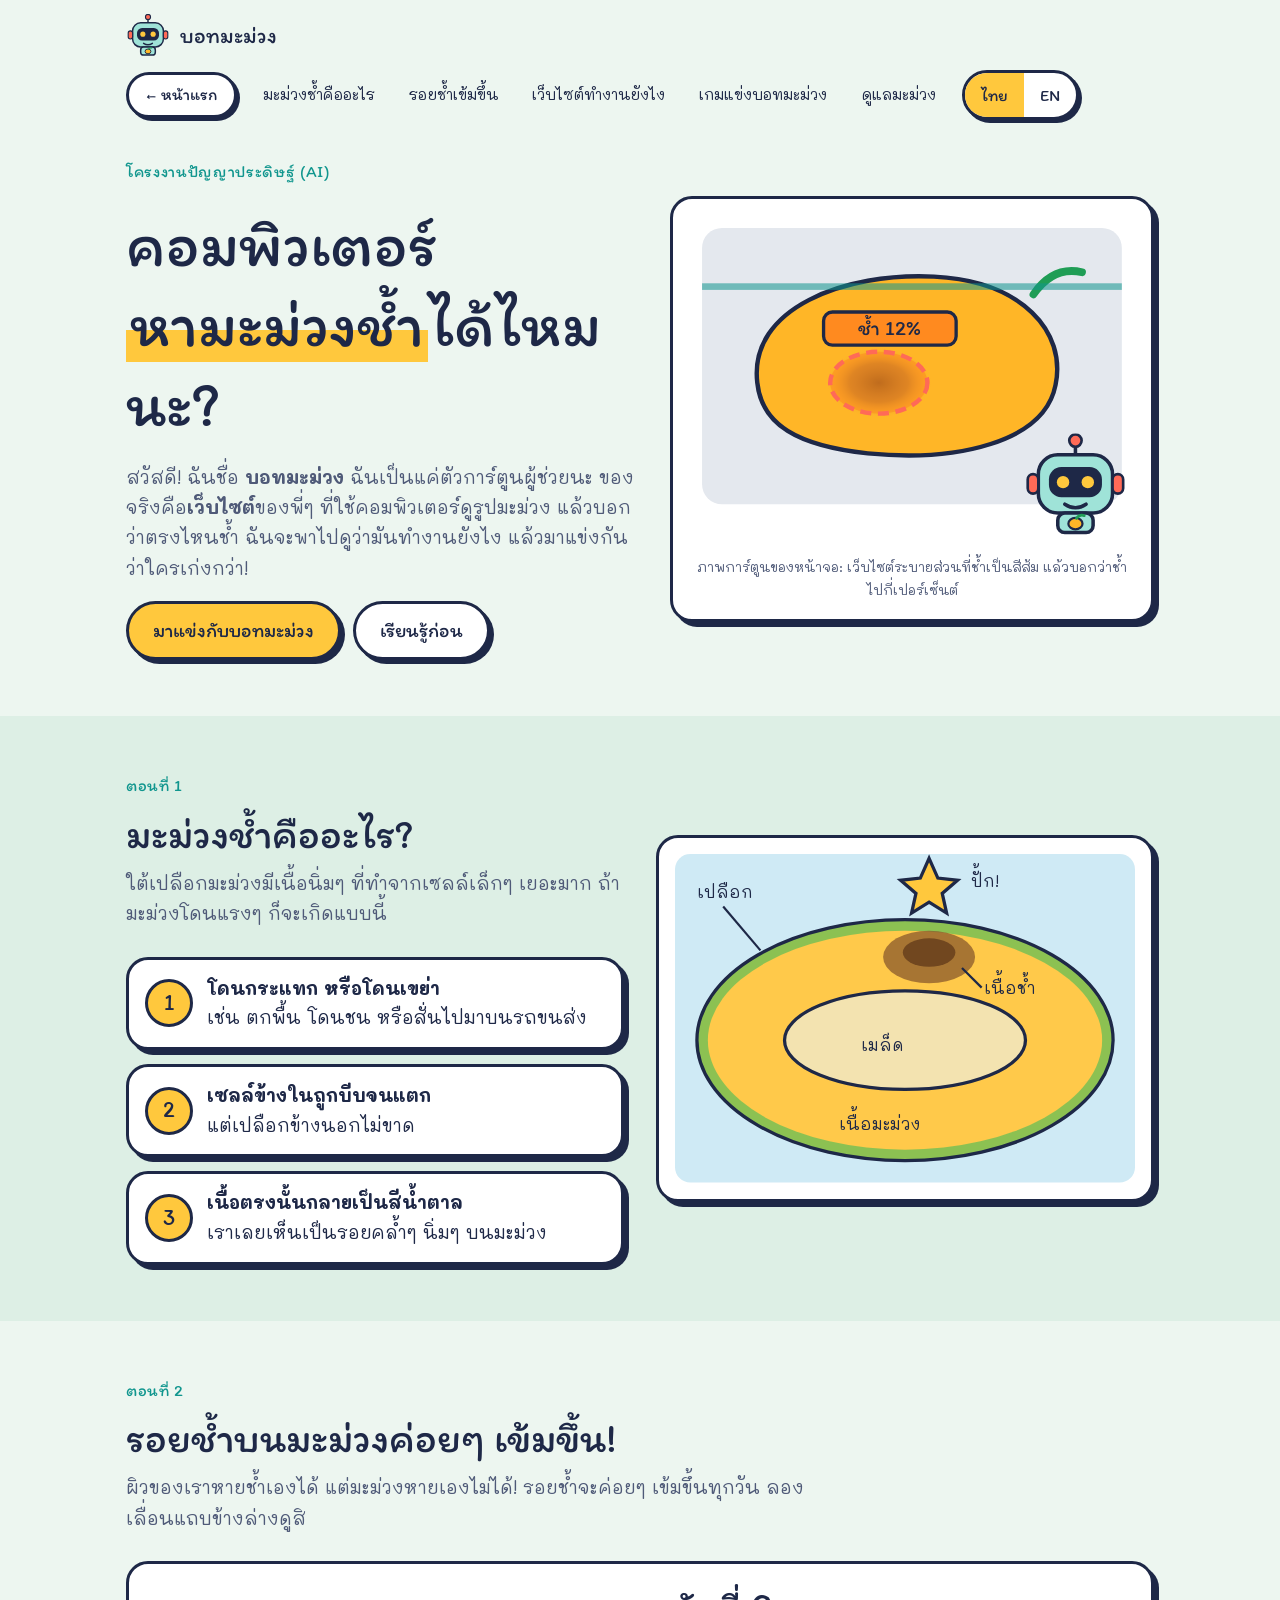
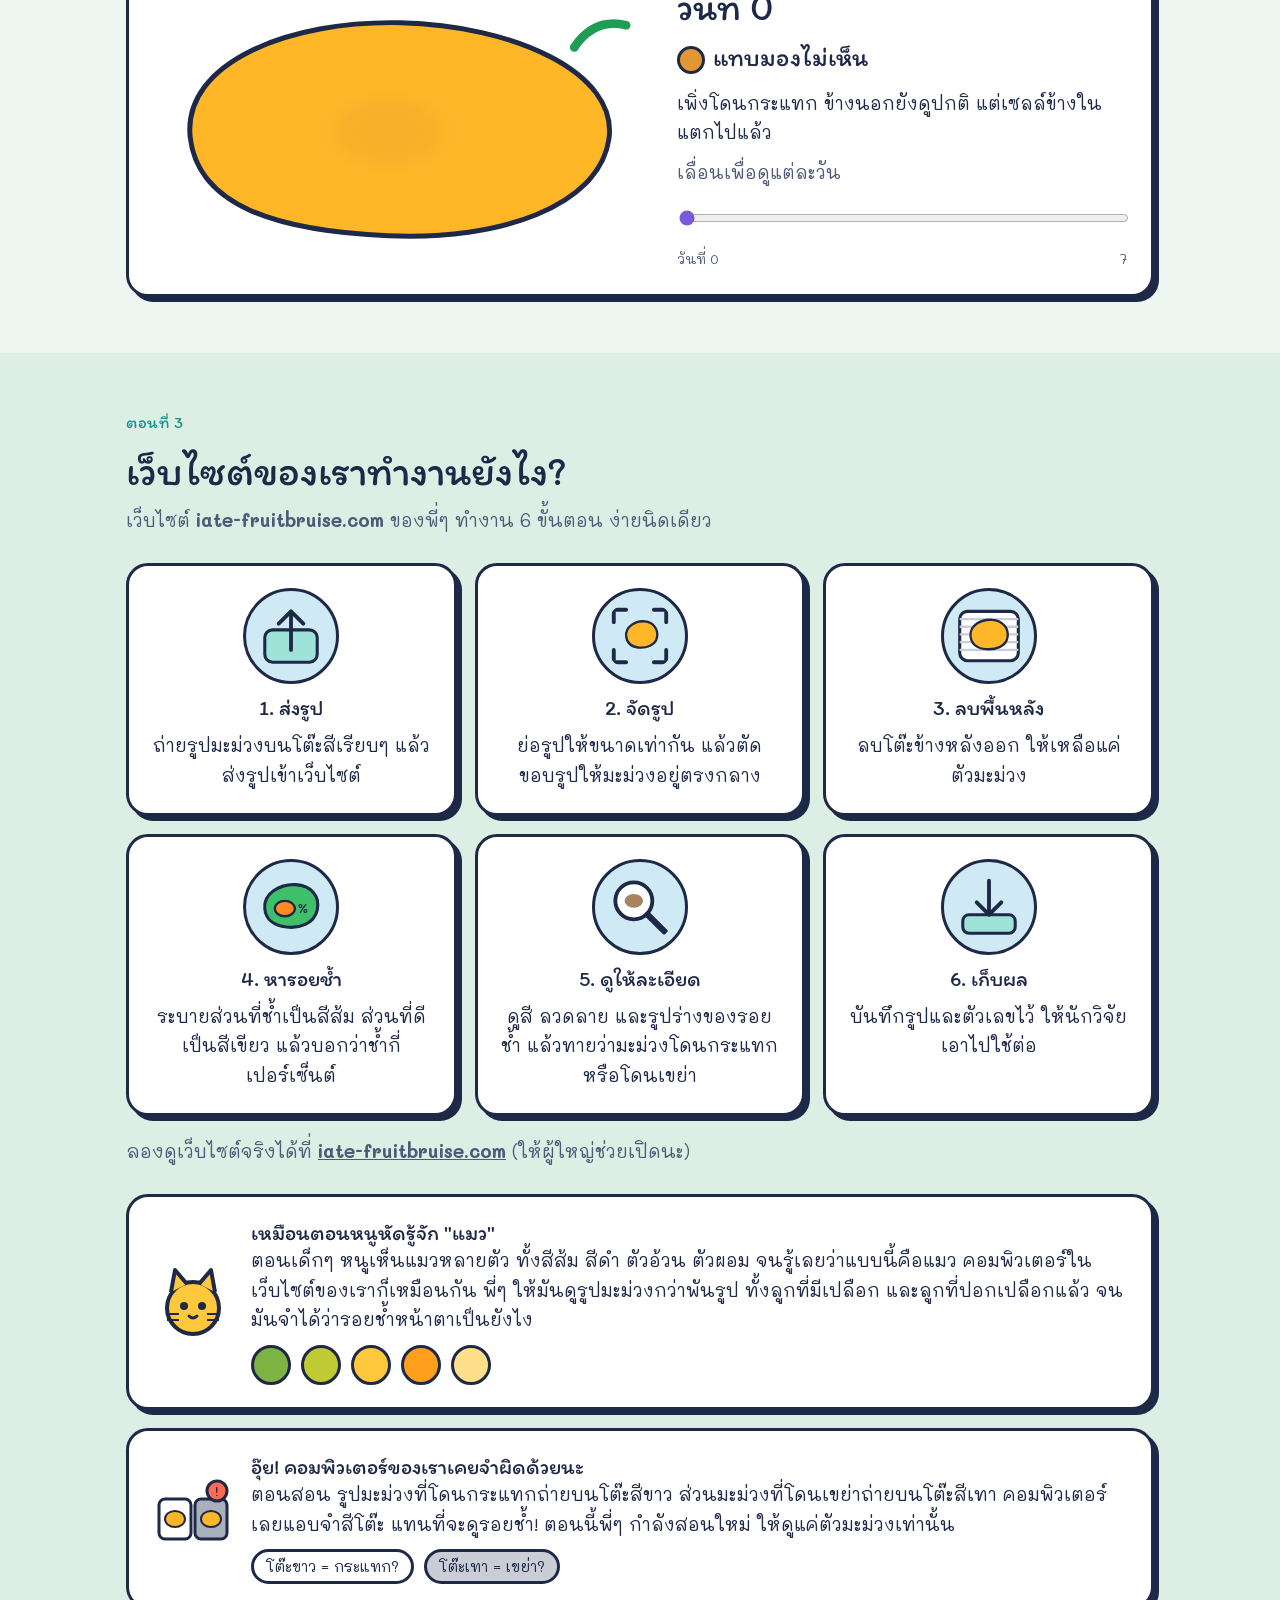
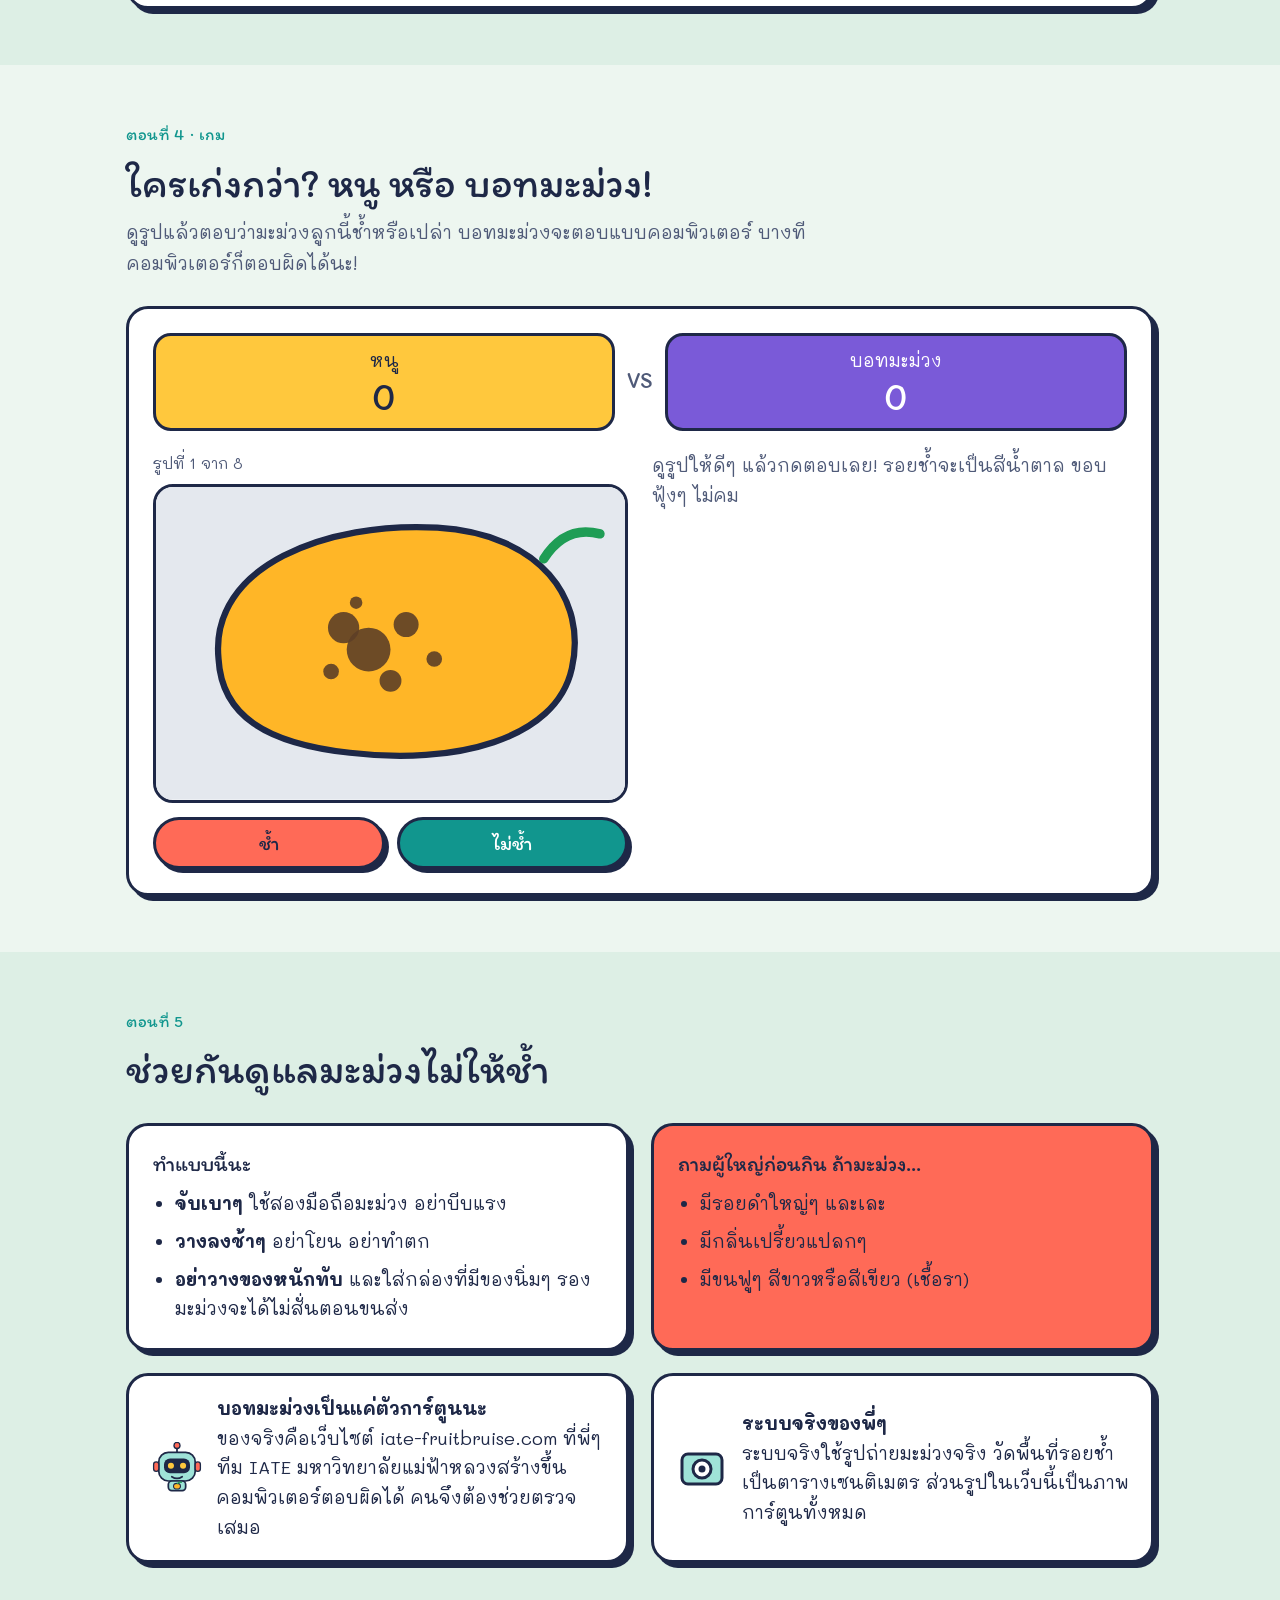
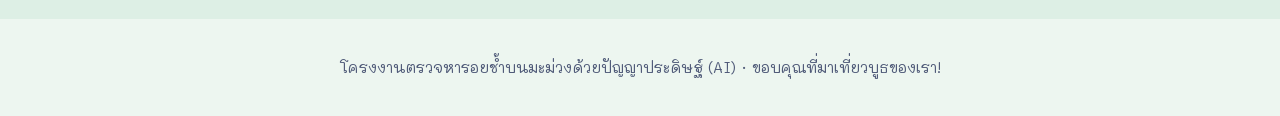
==== commit d9d4a731: "Explain the real iate-fruitbruise.com website instead of a doctor robot Replace the invented Dr. Bot" ====
--- a/learn.html
+++ b/learn.html
@@ -4,7 +4,7 @@
 <meta charset="utf-8">
 <meta name="viewport" content="width=device-width, initial-scale=1, viewport-fit=cover">
 <style>:root{color-scheme:light;padding-top:env(safe-area-inset-top,0px);padding-bottom:env(safe-area-inset-bottom,0px)}body{margin:0}img{max-width:100%}[hidden]{display:none!important}</style>
-<title>หมอบอทตามหามะม่วงช้ำ</title>
+<title>ตามหามะม่วงช้ำกับบอทมะม่วง</title>
 <meta name="claude:viewport-fit-sides" content="cover">
 <link rel="preconnect" href="https://fonts.googleapis.com">
 <link rel="preconnect" href="https://fonts.gstatic.com" crossorigin>
@@ -185,6 +185,7 @@
 </style>
 <style>
 .analogy + .analogy{margin-top:18px}
+.ai-step svg{background:#CFEAF5;border:3px solid var(--line);border-radius:50%;padding:8px;box-sizing:border-box}
 .bgs{display:flex;gap:10px;margin-top:10px;flex-wrap:wrap}
 .bgs span{font-size:.95rem;padding:2px 12px;border-radius:999px;border:3px solid var(--line);color:#1E2847}
 </style>
@@ -211,14 +212,14 @@
 
 <header class="top">
   <div class="wrap">
-    <div class="brand"><svg aria-hidden="true"><use href="#bot"/></svg> <span data-i18n="brand">หมอบอท</span></div>
+    <div class="brand"><svg aria-hidden="true"><use href="#bot"/></svg> <span data-i18n="brand">บอทมะม่วง</span></div>
     <div class="top-right">
       <a class="home-link" href="index.html" data-i18n="home">← หน้าแรก</a>
       <nav class="nav" data-i18n-aria="navAria" aria-label="ไปที่หัวข้อ">
         <a href="#what" data-i18n="nav1">มะม่วงช้ำคืออะไร</a>
         <a href="#colors" data-i18n="nav2">รอยช้ำเข้มขึ้น</a>
-        <a href="#ai" data-i18n="nav3">AI เรียนรู้ยังไง</a>
-        <a href="#game" data-i18n="nav4">เกมแข่งหุ่นยนต์</a>
+        <a href="#ai" data-i18n="nav3">เว็บไซต์ทำงานยังไง</a>
+        <a href="#game" data-i18n="nav4">เกมแข่งบอทมะม่วง</a>
         <a href="#care" data-i18n="nav5">ดูแลมะม่วง</a>
       </nav>
       <div class="lang" role="group" aria-label="ภาษา / Language">
@@ -235,14 +236,14 @@
     <div class="hero-copy">
       <p class="eyebrow" data-i18n="heroEyebrow">โครงงานปัญญาประดิษฐ์ (AI)</p>
       <h1 data-i18n="heroTitle">คอมพิวเตอร์<br><mark>หามะม่วงช้ำ</mark>ได้ไหมนะ?</h1>
-      <p class="lead" data-i18n="heroLead">สวัสดี! ฉันชื่อ <b>หมอบอท</b> ฉันเป็นหุ่นยนต์หมอมะม่วง ฉันถูกสอนให้ดูรูปมะม่วง แล้วบอกว่าตรงไหนช้ำ มาดูกันว่าฉันทำได้ยังไง แล้วมาแข่งกันว่าใครเก่งกว่า!</p>
+      <p class="lead" data-i18n="heroLead">สวัสดี! ฉันชื่อ <b>บอทมะม่วง</b> ฉันเป็นแค่ตัวการ์ตูนผู้ช่วยนะ ของจริงคือ<b>เว็บไซต์</b>ของพี่ๆ ที่ใช้คอมพิวเตอร์ดูรูปมะม่วง แล้วบอกว่าตรงไหนช้ำ ฉันจะพาไปดูว่ามันทำงานยังไง แล้วมาแข่งกันว่าใครเก่งกว่า!</p>
       <div class="hero-ctas">
-        <a class="btn" href="#game" data-i18n="ctaPlay">มาแข่งกับหมอบอท</a>
+        <a class="btn" href="#game" data-i18n="ctaPlay">มาแข่งกับบอทมะม่วง</a>
         <a class="btn ghost" href="#what" data-i18n="ctaLearn">เรียนรู้ก่อน</a>
       </div>
     </div>
     <div class="hero-art sticker">
-      <svg viewBox="0 0 400 300" role="img" data-i18n-aria="heroAria" aria-label="ภาพตัวอย่าง: หมอบอทเจอรอยช้ำบนมะม่วง ระบายส่วนที่ช้ำเป็นสีส้ม และบอกว่าช้ำ 12 เปอร์เซ็นต์">
+      <svg viewBox="0 0 400 300" role="img" data-i18n-aria="heroAria" aria-label="ภาพการ์ตูน: เว็บไซต์เจอรอยช้ำบนมะม่วง ระบายส่วนที่ช้ำเป็นสีส้ม และบอกว่าช้ำ 12 เปอร์เซ็นต์">
         <defs>
           <radialGradient id="heroBruise">
             <stop offset="0" stop-color="#5A3418" stop-opacity=".85"/>
@@ -262,7 +263,7 @@
         </g>
         <use href="#bot" x="300" y="196" width="96" height="96"/>
       </svg>
-      <p class="caption" data-i18n="heroCaption">ตัวอย่างหน้าจอ: หมอบอทระบายส่วนที่ช้ำเป็นสีส้ม แล้วบอกว่าช้ำไปกี่เปอร์เซ็นต์</p>
+      <p class="caption" data-i18n="heroCaption">ภาพการ์ตูนของหน้าจอ: เว็บไซต์ระบายส่วนที่ช้ำเป็นสีส้ม แล้วบอกว่าช้ำไปกี่เปอร์เซ็นต์</p>
     </div>
   </div>
 </section>
@@ -341,32 +342,48 @@
   <div class="wrap">
     <div class="sec-head">
       <p class="eyebrow" data-i18n="part3">ตอนที่ 3</p>
-      <h2 data-i18n="aiTitle">หมอบอทรู้ได้ยังไง?</h2>
-      <p class="lead" data-i18n="aiLead">หมอบอททำงาน 3 ขั้นตอน เหมือนเวลาที่หนูดูรูปแล้วตอบคำถาม</p>
+      <h2 data-i18n="aiTitle">เว็บไซต์ของเราทำงานยังไง?</h2>
+      <p class="lead" data-i18n="aiLead">เว็บไซต์ <b>iate-fruitbruise.com</b> ของพี่ๆ ทำงาน 6 ขั้นตอน ง่ายนิดเดียว</p>
     </div>
     <div class="ai-steps">
       <div class="ai-step sticker">
-        <svg viewBox="0 0 96 96" aria-hidden="true"><rect x="10" y="26" width="76" height="52" rx="12" fill="#9FE3D8" stroke="#1E2847" stroke-width="4"/><rect x="32" y="16" width="32" height="14" rx="5" fill="#9FE3D8" stroke="#1E2847" stroke-width="4"/><circle cx="48" cy="52" r="16" fill="#fff" stroke="#1E2847" stroke-width="4"/><circle cx="48" cy="52" r="7" fill="#1E2847"/></svg>
-        <h3 data-i18n="ai1t">1. ดู</h3>
-        <p data-i18n="ai1">ถ่ายรูปมะม่วงบนโต๊ะสีเรียบๆ แล้วส่งรูปให้หมอบอท</p>
+        <svg viewBox="0 0 96 96" aria-hidden="true"><rect x="14" y="40" width="68" height="42" rx="10" fill="#9FE3D8" stroke="#1E2847" stroke-width="4"/><path d="M48 66V18M32 32l16-16 16 16" fill="none" stroke="#1E2847" stroke-width="5" stroke-linecap="round" stroke-linejoin="round"/></svg>
+        <h3 data-i18n="ai1t">1. ส่งรูป</h3>
+        <p data-i18n="ai1">ถ่ายรูปมะม่วงบนโต๊ะสีเรียบๆ แล้วส่งรูปเข้าเว็บไซต์</p>
       </div>
       <div class="ai-step sticker">
-        <svg viewBox="0 0 96 96" aria-hidden="true"><path d="M48 14c-14 0-22 8-22 18-8 2-12 9-12 16 0 8 6 14 12 15 0 10 8 18 22 18s22-8 22-18c6-1 12-7 12-15 0-7-4-14-12-16 0-10-8-18-22-18z" fill="#FFC83D" stroke="#1E2847" stroke-width="4"/><path d="M48 18v62M34 34c6 4 8 10 6 16M62 34c-6 4-8 10-6 16M30 60c6-2 12 0 14 6M66 60c-6-2-12 0-14 6" fill="none" stroke="#1E2847" stroke-width="3" stroke-linecap="round"/></svg>
-        <h3 data-i18n="ai2t">2. คิด</h3>
-        <p data-i18n="ai2">ตัดพื้นหลังออก เหลือแค่มะม่วง แล้วดูสีและลวดลายบนเปลือก เทียบกับรูปมะม่วงกว่าพันรูปที่เคยเรียนมา</p>
+        <svg viewBox="0 0 96 96" aria-hidden="true"><path d="M30 48 C29 36 42 28 54 29 C66 30 72 40 70 50 C68 60 56 64 46 63 C36 62 31 57 30 48Z" fill="#FFB627" stroke="#1E2847" stroke-width="3"/><path d="M14 30V14h16M66 14h16v16M82 66v16H66M30 82H14V66" fill="none" stroke="#1E2847" stroke-width="5" stroke-linecap="round" stroke-linejoin="round"/></svg>
+        <h3 data-i18n="ai2t">2. จัดรูป</h3>
+        <p data-i18n="ai2">ย่อรูปให้ขนาดเท่ากัน แล้วตัดขอบรูปให้มะม่วงอยู่ตรงกลาง</p>
       </div>
       <div class="ai-step sticker">
-        <svg viewBox="0 0 96 96" aria-hidden="true"><rect x="12" y="20" width="72" height="56" rx="10" fill="#fff" stroke="#1E2847" stroke-width="4"/><path d="M22 50 C20 36 36 28 50 29 C64 30 72 40 70 50 C68 62 54 66 42 64 C30 63 23 58 22 50Z" fill="#3FBF6A" stroke="#1E2847" stroke-width="3"/><ellipse cx="40" cy="50" rx="9" ry="7" fill="#FF8A1F" stroke="#1E2847" stroke-width="2"/><circle cx="72" cy="70" r="16" fill="#1F9D55" stroke="#1E2847" stroke-width="4"/><path d="M64 70l6 6 10-12" fill="none" stroke="#fff" stroke-width="4" stroke-linecap="round" stroke-linejoin="round"/></svg>
-        <h3 data-i18n="ai3t">3. ตอบ</h3>
-        <p data-i18n="ai3">ระบายส่วนที่ช้ำเป็นสีส้ม ส่วนที่ดีเป็นสีเขียว บอกว่าช้ำกี่เปอร์เซ็นต์ และทายว่าโดนกระแทกหรือโดนเขย่า</p>
-      </div>
-    </div>
+        <svg viewBox="0 0 96 96" aria-hidden="true"><rect x="10" y="16" width="76" height="64" rx="10" fill="#fff" stroke="#1E2847" stroke-width="4"/><path d="M10 26h76M10 36h76M10 46h76M10 56h76M10 66h76" stroke="#C9CED6" stroke-width="3"/><path d="M24 48 C23 34 38 26 52 27 C66 28 74 38 72 50 C70 62 56 66 44 65 C32 64 25 58 24 48Z" fill="#FFB627" stroke="#1E2847" stroke-width="3"/></svg>
+        <h3 data-i18n="ai3t">3. ลบพื้นหลัง</h3>
+        <p data-i18n="ai3">ลบโต๊ะข้างหลังออก ให้เหลือแค่ตัวมะม่วง</p>
+      </div>
+      <div class="ai-step sticker">
+        <svg viewBox="0 0 96 96" aria-hidden="true"><path d="M14 50 C12 30 34 18 54 19 C74 20 86 34 82 52 C78 70 58 76 42 74 C26 72 15 64 14 50Z" fill="#3FBF6A" stroke="#1E2847" stroke-width="4"/><ellipse cx="40" cy="50" rx="13" ry="10" fill="#FF8A1F" stroke="#1E2847" stroke-width="3"/><text x="64" y="56" text-anchor="middle" font-family="Itim, sans-serif" font-size="18" fill="#1E2847">%</text></svg>
+        <h3 data-i18n="ai4t">4. หารอยช้ำ</h3>
+        <p data-i18n="ai4">ระบายส่วนที่ช้ำเป็นสีส้ม ส่วนที่ดีเป็นสีเขียว แล้วบอกว่าช้ำกี่เปอร์เซ็นต์</p>
+      </div>
+      <div class="ai-step sticker">
+        <svg viewBox="0 0 96 96" aria-hidden="true"><circle cx="40" cy="40" r="24" fill="#fff" stroke="#1E2847" stroke-width="5"/><ellipse cx="40" cy="40" rx="12" ry="9" fill="#8A5A2B" opacity=".75"/><path d="M58 58l22 22" stroke="#1E2847" stroke-width="8" stroke-linecap="round"/></svg>
+        <h3 data-i18n="ai5t">5. ดูให้ละเอียด</h3>
+        <p data-i18n="ai5">ดูสี ลวดลาย และรูปร่างของรอยช้ำ แล้วทายว่ามะม่วงโดนกระแทก หรือโดนเขย่า</p>
+      </div>
+      <div class="ai-step sticker">
+        <svg viewBox="0 0 96 96" aria-hidden="true"><rect x="14" y="58" width="68" height="24" rx="8" fill="#9FE3D8" stroke="#1E2847" stroke-width="4"/><path d="M48 14v44M32 42l16 16 16-16" fill="none" stroke="#1E2847" stroke-width="5" stroke-linecap="round" stroke-linejoin="round"/></svg>
+        <h3 data-i18n="ai6t">6. เก็บผล</h3>
+        <p data-i18n="ai6">บันทึกรูปและตัวเลขไว้ ให้นักวิจัยเอาไปใช้ต่อ</p>
+      </div>
+    </div>
+    <p class="lead" style="margin-top:20px" data-i18n="aiTry">ลองดูเว็บไซต์จริงได้ที่ <a href="https://iate-fruitbruise.com/" target="_blank" rel="noopener"><b>iate-fruitbruise.com</b></a> (ให้ผู้ใหญ่ช่วยเปิดนะ)</p>
     <div class="analogy sticker">
       <svg viewBox="0 0 80 80" aria-hidden="true"><circle cx="40" cy="46" r="26" fill="#FFC83D" stroke="#1E2847" stroke-width="4"/><path d="M18 30 L22 8 L34 22 M62 30 L58 8 L46 22" fill="#FFC83D" stroke="#1E2847" stroke-width="4" stroke-linejoin="round"/><circle cx="31" cy="44" r="4" fill="#1E2847"/><circle cx="49" cy="44" r="4" fill="#1E2847"/><path d="M36 54q4 4 8 0" fill="none" stroke="#1E2847" stroke-width="3" stroke-linecap="round"/><path d="M14 52h12M14 58h12M54 52h12M54 58h12" stroke="#1E2847" stroke-width="2"/></svg>
       <div>
         <h3 data-i18n="catTitle">เหมือนตอนหนูหัดรู้จัก "แมว"</h3>
-        <p data-i18n="catText">ตอนเด็กๆ หนูเห็นแมวหลายตัว ทั้งสีส้ม สีดำ ตัวอ้วน ตัวผอม จนรู้เลยว่าแบบนี้คือแมว หมอบอทก็เหมือนกัน พี่ๆ ให้หมอบอทดูรูปมะม่วงเยอะมากๆ ทั้งลูกเขียว ลูกเหลือง ลูกที่ปอกเปลือกแล้ว จนมันจำได้ว่ารอยช้ำหน้าตาเป็นยังไง</p>
-        <div class="tones" data-i18n-aria="tonesAria" aria-label="มะม่วงหลายสีที่หมอบอทต้องเรียนรู้">
+        <p data-i18n="catText">ตอนเด็กๆ หนูเห็นแมวหลายตัว ทั้งสีส้ม สีดำ ตัวอ้วน ตัวผอม จนรู้เลยว่าแบบนี้คือแมว คอมพิวเตอร์ในเว็บไซต์ของเราก็เหมือนกัน พี่ๆ ให้มันดูรูปมะม่วงกว่าพันรูป ทั้งลูกที่มีเปลือก และลูกที่ปอกเปลือกแล้ว จนมันจำได้ว่ารอยช้ำหน้าตาเป็นยังไง</p>
+        <div class="tones" data-i18n-aria="tonesAria" aria-label="มะม่วงหลายแบบที่คอมพิวเตอร์ต้องเรียนรู้">
           <span style="background:#7CB342"></span><span style="background:#C0CA33"></span><span style="background:#FFC83D"></span><span style="background:#FF9F1C"></span><span style="background:#FFE08A"></span>
         </div>
       </div>
@@ -374,8 +391,8 @@
     <div class="analogy sticker">
       <svg viewBox="0 0 80 80" aria-hidden="true"><rect x="6" y="20" width="32" height="40" rx="6" fill="#FFFFFF" stroke="#1E2847" stroke-width="3"/><rect x="42" y="20" width="32" height="40" rx="6" fill="#A9B0BC" stroke="#1E2847" stroke-width="3"/><ellipse cx="22" cy="40" rx="10" ry="8" fill="#FFB627" stroke="#1E2847" stroke-width="2"/><ellipse cx="58" cy="40" rx="10" ry="8" fill="#FFB627" stroke="#1E2847" stroke-width="2"/><circle cx="64" cy="12" r="10" fill="#FF6A57" stroke="#1E2847" stroke-width="3"/><text x="64" y="17" text-anchor="middle" font-family="Itim, sans-serif" font-size="14" fill="#1E2847">!</text></svg>
       <div>
-        <h3 data-i18n="bgTitle">อุ๊ย! หมอบอทเคยจำผิดด้วยนะ</h3>
-        <p data-i18n="bgText">ตอนสอน รูปมะม่วงที่โดนกระแทกถ่ายบนโต๊ะสีขาว ส่วนมะม่วงที่โดนเขย่าถ่ายบนโต๊ะสีเทา หมอบอทเลยแอบจำสีโต๊ะ แทนที่จะดูรอยช้ำ! ตอนนี้พี่ๆ กำลังสอนใหม่ ให้ดูแค่ตัวมะม่วงเท่านั้น</p>
+        <h3 data-i18n="bgTitle">อุ๊ย! คอมพิวเตอร์ของเราเคยจำผิดด้วยนะ</h3>
+        <p data-i18n="bgText">ตอนสอน รูปมะม่วงที่โดนกระแทกถ่ายบนโต๊ะสีขาว ส่วนมะม่วงที่โดนเขย่าถ่ายบนโต๊ะสีเทา คอมพิวเตอร์เลยแอบจำสีโต๊ะ แทนที่จะดูรอยช้ำ! ตอนนี้พี่ๆ กำลังสอนใหม่ ให้ดูแค่ตัวมะม่วงเท่านั้น</p>
         <div class="bgs">
           <span style="background:#FFFFFF" data-i18n="bgWhite">โต๊ะขาว = กระแทก?</span><span style="background:#C9CED6" data-i18n="bgGrey">โต๊ะเทา = เขย่า?</span>
         </div>
@@ -389,14 +406,14 @@
   <div class="wrap">
     <div class="sec-head">
       <p class="eyebrow" data-i18n="part4">ตอนที่ 4 · เกม</p>
-      <h2 data-i18n="gameTitle">ใครเก่งกว่า? หนู หรือ หมอบอท!</h2>
-      <p class="lead" data-i18n="gameLead">ดูรูปแล้วตอบว่ามะม่วงลูกนี้ช้ำหรือเปล่า หมอบอทจะตอบด้วย บางทีหุ่นยนต์ก็ตอบผิดได้นะ!</p>
+      <h2 data-i18n="gameTitle">ใครเก่งกว่า? หนู หรือ บอทมะม่วง!</h2>
+      <p class="lead" data-i18n="gameLead">ดูรูปแล้วตอบว่ามะม่วงลูกนี้ช้ำหรือเปล่า บอทมะม่วงจะตอบแบบคอมพิวเตอร์ บางทีคอมพิวเตอร์ก็ตอบผิดได้นะ!</p>
     </div>
     <div class="game sticker">
       <div class="scoreboard">
         <div class="score kid"><span data-i18n="you">หนู</span><b id="kidScore">0</b></div>
         <div class="vs">VS</div>
-        <div class="score bot"><span data-i18n="brand">หมอบอท</span><b id="botScore">0</b></div>
+        <div class="score bot"><span data-i18n="botName">บอทมะม่วง</span><b id="botScore">0</b></div>
       </div>
       <div id="playArea" class="play">
         <div>
@@ -442,7 +459,7 @@
     <div class="notes">
       <div class="sticker">
         <svg viewBox="0 0 52 52" aria-hidden="true"><use href="#bot" width="52" height="52"/></svg>
-        <p data-i18n="note1"><b>หมอบอทยังเรียนรู้อยู่นะ</b><br>หมอบอทเป็นโครงงานของพี่ๆ นักศึกษา หมอบอทตอบผิดได้ คนจึงต้องช่วยตรวจเสมอ</p>
+        <p data-i18n="note1"><b>บอทมะม่วงเป็นแค่ตัวการ์ตูนนะ</b><br>ของจริงคือเว็บไซต์ iate-fruitbruise.com ที่พี่ๆ ทีม IATE มหาวิทยาลัยแม่ฟ้าหลวงสร้างขึ้น คอมพิวเตอร์ตอบผิดได้ คนจึงต้องช่วยตรวจเสมอ</p>
       </div>
       <div class="sticker">
         <svg viewBox="0 0 52 52" aria-hidden="true"><rect x="6" y="12" width="40" height="30" rx="6" fill="#9FE3D8" stroke="#1E2847" stroke-width="3"/><circle cx="26" cy="27" r="9" fill="#fff" stroke="#1E2847" stroke-width="3"/><circle cx="26" cy="27" r="3.5" fill="#1E2847"/></svg>
@@ -462,15 +479,15 @@
 
   /* ---------- English text for static elements (Thai is read from the page itself) ---------- */
   var EN={
-    brand:'Dr. Bot', home:'← Home', navAria:'Go to section',
-    nav1:'What is a mango bruise?', nav2:'Bruises get darker', nav3:'How AI learns', nav4:'Robot game', nav5:'Mango care',
+    brand:'Mango Bot', botName:'Mango Bot', home:'← Home', navAria:'Go to section',
+    nav1:'What is a mango bruise?', nav2:'Bruises get darker', nav3:'How the website works', nav4:'Mango Bot game', nav5:'Mango care',
     heroEyebrow:'An Artificial Intelligence (AI) project',
     heroTitle:'Can a computer<br><mark>find bruised mangoes</mark>?',
-    heroLead:"Hi! I'm <b>Dr. Bot</b>, a mango doctor robot. I have been taught to look at pictures of mangoes and point out where they are bruised. Let's see how I do it, then race me to see who's better!",
-    ctaPlay:'Race Dr. Bot', ctaLearn:'Learn first',
-    heroAria:'Example: Dr. Bot finds a bruise on a mango, colours the bruised part orange and says 12 percent is bruised',
+    heroLead:"Hi! I'm <b>Mango Bot</b>. I'm just a cartoon helper! The real thing is our team's <b>website</b>, which uses a computer to look at mango photos and find where they are bruised. I'll show you how it works, then race me to see who's better!",
+    ctaPlay:'Race Mango Bot', ctaLearn:'Learn first',
+    heroAria:'Cartoon: the website finds a bruise on a mango, colours the bruised part orange and says 12 percent is bruised',
     heroTag:'Bruised 12%',
-    heroCaption:'Example screen: Dr. Bot colours the bruised part orange and says how many percent is bruised',
+    heroCaption:'Cartoon of the screen: the website colours the bruised part orange and says how many percent is bruised',
     part1:'Part 1', part2:'Part 2', part3:'Part 3', part4:'Part 4 · Game', part5:'Part 5',
     whatTitle:'What is a mango bruise?',
     whatLead:'Under the mango skin there is soft flesh made of lots of tiny cells. When a mango gets hit hard, this happens:',
@@ -483,19 +500,23 @@
     colLead:"Our skin can heal a bruise, but a mango can't heal itself! The bruise gets a little darker every day. Try moving the slider below!",
     armAria:'A mango with a bruise that gets darker each day',
     slideHint:'Slide to see each day', tick0:'Day 0',
-    aiTitle:'How does Dr. Bot know?',
-    aiLead:'Dr. Bot works in 3 steps, just like when you look at a picture and answer a question.',
-    ai1t:'1. Look', ai1:'Take a picture of the mango on a plain table and send it to Dr. Bot.',
-    ai2t:'2. Think', ai2:'It cuts away the background so only the mango is left, then looks at the colours and patterns on the skin and compares them with more than a thousand mango pictures it learned from.',
-    ai3t:'3. Answer', ai3:'It colours the bruised part orange and the good part green, says how many percent is bruised, and guesses if the mango was bumped or shaken.',
+    aiTitle:'How does our website work?',
+    aiLead:'Our team\'s website <b>iate-fruitbruise.com</b> works in 6 easy steps.',
+    ai1t:'1. Upload', ai1:'Take a photo of a mango on a plain table and put it into the website.',
+    ai2t:'2. Tidy up', ai2:'Make all the photos the same size, and trim the edges so the mango is in the middle.',
+    ai3t:'3. Remove the background', ai3:'Erase the table behind it, so only the mango is left.',
+    ai4t:'4. Find the bruise', ai4:'Colour the bruised part orange and the good part green, then say how many percent is bruised.',
+    ai5t:'5. Look closely', ai5:'Look at the colours, patterns and shape of the bruise, then guess if the mango was bumped or shaken.',
+    ai6t:'6. Save the results', ai6:'Save the pictures and numbers so the scientists can use them.',
+    aiTry:'See the real website at <a href="https://iate-fruitbruise.com/" target="_blank" rel="noopener"><b>iate-fruitbruise.com</b></a> (ask a grown-up to open it).',
     catTitle:'Just like when you learned what a "cat" is',
-    catText:"When you were little, you saw lots of cats: orange ones, black ones, fat ones, skinny ones. Soon you just knew: that's a cat! Dr. Bot is the same. The team showed Dr. Bot lots and lots of mango pictures: green ones, yellow ones, and peeled ones, until it remembered what a bruise looks like.",
-    tonesAria:'Different mango colours Dr. Bot has to learn',
-    bgTitle:'Oops! Dr. Bot learned the wrong clue once',
-    bgText:'When we taught Dr. Bot, the bumped mangoes were photographed on a white table and the shaken mangoes on a grey table. So Dr. Bot secretly remembered the table colour instead of looking at the bruise! Now the team is teaching it again so it only looks at the mango.',
+    catText:"When you were little, you saw lots of cats: orange ones, black ones, fat ones, skinny ones. Soon you just knew: that's a cat! The computer in our website is the same. The team showed it more than a thousand mango photos, with the skin on and peeled, until it remembered what a bruise looks like.",
+    tonesAria:'Different mangoes the computer has to learn',
+    bgTitle:'Oops! Our computer learned the wrong clue once',
+    bgText:'When we taught our computer, the bumped mangoes were photographed on a white table and the shaken mangoes on a grey table. So the computer secretly remembered the table colour instead of looking at the bruise! Now the team is teaching it again so it only looks at the mango.',
     bgWhite:'White table = bumped?', bgGrey:'Grey table = shaken?',
-    gameTitle:'Who is better? You or Dr. Bot!',
-    gameLead:'Look at the picture and say if the mango is bruised. Dr. Bot will answer too. Sometimes robots get it wrong!',
+    gameTitle:'Who is better? You or Mango Bot!',
+    gameLead:'Look at the picture and say if the mango is bruised. Mango Bot will answer the way our computer does. Sometimes computers get it wrong!',
     you:'You', yes:'Bruised', no:'Not bruised',
     careTitle:'Let\'s keep mangoes from getting bruised',
     careH:'Do it like this',
@@ -506,7 +527,7 @@
     warn1:'Has big black patches and is mushy',
     warn2:'Smells strange and sour',
     warn3:'Has white or green fuzz on it (that is mould)',
-    note1:'<b>Dr. Bot is still learning</b><br>Dr. Bot is a project made by university students. It can make mistakes, so a person should always check.',
+    note1:'<b>Mango Bot is just a cartoon</b><br>The real thing is the website iate-fruitbruise.com, made by the IATE team at Mae Fah Luang University. Computers can make mistakes, so a person should always check.',
     note2:'<b>Our real system</b><br>The real system uses real mango photos and measures the bruise in square centimetres. All pictures on this website are cartoons.',
     footer:'An AI mango bruise detection project · Thanks for visiting our booth!'
   };
@@ -514,7 +535,7 @@
   /* ---------- text for parts drawn by script ---------- */
   var T={
     th:{
-      title:'หมอบอทตามหามะม่วงช้ำ',
+      title:'ตามหามะม่วงช้ำกับบอทมะม่วง',
       day:function(d){return 'วันที่ '+d},
       stages:[
         {max:0,name:'แทบมองไม่เห็น',text:'เพิ่งโดนกระแทก ข้างนอกยังดูปกติ แต่เซลล์ข้างในแตกไปแล้ว'},
@@ -528,28 +549,28 @@
       kidOk:'หนูตอบถูก!', kidNo:'อุ๊ย หนูตอบผิด',
       kidSaid:function(a){return 'หนูตอบว่า: '+a},
       yes:'ช้ำ', no:'ไม่ช้ำ',
-      thinking:'หมอบอทกำลังคิด',
-      botOk:'หมอบอทตอบถูก', botNo:'หมอบอทตอบผิด!',
-      botSaid:function(a,c){return 'หมอบอทตอบว่า: '+a+' · มั่นใจ '+c+'%'},
+      thinking:'บอทมะม่วงกำลังคิด',
+      botOk:'บอทมะม่วงตอบถูก', botNo:'บอทมะม่วงตอบผิด!',
+      botSaid:function(a,c){return 'บอทมะม่วงตอบว่า: '+a+' · มั่นใจ '+c+'%'},
       answer:function(n){return 'คำเฉลย: '+n},
       next:'รูปต่อไป', seeScore:'ดูผลคะแนน',
-      win:'หนูชนะหมอบอท! เก่งมากเลย', tie:'เสมอกัน! หนูกับหมอบอทเก่งพอๆ กัน', lose:'หมอบอทชนะรอบนี้ ลองใหม่อีกครั้งนะ!',
-      scoreLine:function(k,b){return 'หนูได้ '+k+' คะแนน หมอบอทได้ '+b+' คะแนน'},
-      lesson:'หมอบอทยังตอบผิดได้ เช่น เข้าใจผิดว่าเงาเป็นรอยช้ำ นี่แหละคือเหตุผลที่ AI ต้องเรียนรู้จากรูปเยอะๆ และต้องมีคนช่วยตรวจเสมอ',
+      win:'หนูชนะบอทมะม่วง! เก่งมากเลย', tie:'เสมอกัน! หนูกับบอทมะม่วงเก่งพอๆ กัน', lose:'บอทมะม่วงชนะรอบนี้ ลองใหม่อีกครั้งนะ!',
+      scoreLine:function(k,b){return 'หนูได้ '+k+' คะแนน บอทมะม่วงได้ '+b+' คะแนน'},
+      lesson:'บอทมะม่วงยังตอบผิดได้ เช่น เข้าใจผิดว่าเงาเป็นรอยช้ำ นี่แหละคือเหตุผลที่ AI ต้องเรียนรู้จากรูปเยอะๆ และต้องมีคนช่วยตรวจเสมอ',
       again:'เล่นอีกครั้ง',
       cards:{
         brown:{name:'รอยช้ำสีน้ำตาล',why:'นี่คือรอยช้ำ! เป็นสีน้ำตาล ขอบฟุ้งๆ เนื้อข้างใต้จะนิ่ม'},
         spot:{name:'รอยช้ำจากการกระแทก',why:'มะม่วงลูกนี้ตกพื้น รอยกระแทกจะเป็นวงกลมสีเข้ม อยู่จุดเดียว'},
-        shake:{name:'รอยช้ำจากการเขย่า',why:'มะม่วงลูกนี้สั่นไปมาบนรถขนส่ง รอยจะจางๆ กระจายหลายจุด หมอบอทตอบถูก แต่ไม่ค่อยมั่นใจ เพราะสีจางมาก'},
-        shadow:{name:'เงา',why:'นี่คือเงาเฉยๆ! หมอบอทสับสน เพราะเงาก็เป็นสีเข้มเหมือนรอยช้ำ พี่ๆ ต้องสอนด้วยรูปเงาเพิ่มอีก'},
+        shake:{name:'รอยช้ำจากการเขย่า',why:'มะม่วงลูกนี้สั่นไปมาบนรถขนส่ง รอยจะจางๆ กระจายหลายจุด บอทมะม่วงตอบถูก แต่ไม่ค่อยมั่นใจ เพราะสีจางมาก'},
+        shadow:{name:'เงา',why:'นี่คือเงาเฉยๆ! บอทมะม่วงสับสน เพราะเงาก็เป็นสีเข้มเหมือนรอยช้ำ พี่ๆ ต้องสอนด้วยรูปเงาเพิ่มอีก'},
         dirt:{name:'ดินติดเปลือก',why:'นี่คือดินติดอยู่ ล้างออกได้ เป็นจุดๆ ขอบคม ไม่เหมือนรอยช้ำ'},
         dots:{name:'จุดเล็กๆ บนเปลือก',why:'มะม่วงมีจุดเล็กๆ บนเปลือกอยู่แล้วตามธรรมชาติ ไม่ใช่รอยช้ำ'},
         green:{name:'ส่วนที่ยังไม่สุก',why:'ตรงนี้เป็นสีเขียวเพราะยังไม่สุก ไม่ใช่สีน้ำตาล เลยไม่ใช่รอยช้ำ'},
-        ink:{name:'รอยปากกาเมจิก',why:'นี่คือรอยปากกาเมจิก! สีเข้มทำให้หมอบอทเข้าใจผิดว่าเป็นรอยช้ำ'}
+        ink:{name:'รอยปากกาเมจิก',why:'นี่คือรอยปากกาเมจิก! สีเข้มทำให้บอทมะม่วงเข้าใจผิดว่าเป็นรอยช้ำ'}
       }
     },
     en:{
-      title:'Dr. Bot finds bruised mangoes',
+      title:'Find bruised mangoes with Mango Bot',
       day:function(d){return 'Day '+d},
       stages:[
         {max:0,name:'Hard to see',text:'Just bumped. The outside still looks normal, but the cells inside are already broken.'},
@@ -563,24 +584,24 @@
       kidOk:'You got it right!', kidNo:'Oops, not quite',
       kidSaid:function(a){return 'You said: '+a},
       yes:'Bruised', no:'Not bruised',
-      thinking:'Dr. Bot is thinking',
-      botOk:'Dr. Bot got it right', botNo:'Dr. Bot got it wrong!',
-      botSaid:function(a,c){return 'Dr. Bot said: '+a+' · '+c+'% sure'},
+      thinking:'Mango Bot is thinking',
+      botOk:'Mango Bot got it right', botNo:'Mango Bot got it wrong!',
+      botSaid:function(a,c){return 'Mango Bot said: '+a+' · '+c+'% sure'},
       answer:function(n){return 'Answer: '+n},
       next:'Next picture', seeScore:'See the score',
-      win:'You beat Dr. Bot! Great job!', tie:"It's a tie! You and Dr. Bot are just as good", lose:'Dr. Bot wins this round. Try again!',
-      scoreLine:function(k,b){return 'You got '+k+' points. Dr. Bot got '+b+' points.'},
-      lesson:'Dr. Bot can still make mistakes, like thinking a shadow is a bruise. That is why AI needs to learn from lots of pictures, and a person should always check.',
+      win:'You beat Mango Bot! Great job!', tie:"It's a tie! You and Mango Bot are just as good", lose:'Mango Bot wins this round. Try again!',
+      scoreLine:function(k,b){return 'You got '+k+' points. Mango Bot got '+b+' points.'},
+      lesson:'Mango Bot can still make mistakes, like thinking a shadow is a bruise. That is why AI needs to learn from lots of pictures, and a person should always check.',
       again:'Play again',
       cards:{
         brown:{name:'Brown bruise',why:'This is a bruise! It is brown with blurry edges, and the flesh underneath is soft.'},
         spot:{name:'Bump bruise',why:'This mango fell on the floor. A bump bruise is a dark round patch in one place.'},
-        shake:{name:'Shake bruise',why:'This mango was shaken around in a truck. The bruises are faint and spread out. Dr. Bot got it right but was not very sure, because they are so light.'},
-        shadow:{name:'Shadow',why:'This is just a shadow! Dr. Bot got confused because shadows are dark like bruises. The team needs to teach it with more shadow pictures.'},
+        shake:{name:'Shake bruise',why:'This mango was shaken around in a truck. The bruises are faint and spread out. Mango Bot got it right but was not very sure, because they are so light.'},
+        shadow:{name:'Shadow',why:'This is just a shadow! Mango Bot got confused because shadows are dark like bruises. The team needs to teach it with more shadow pictures.'},
         dirt:{name:'Dirt on the skin',why:'This is dirt. It washes off. It is made of spots with sharp edges, not like a bruise.'},
         dots:{name:'Tiny dots on the skin',why:'Mangoes naturally have tiny dots on their skin. They are not bruises.'},
         green:{name:'Not ripe yet',why:'This part is green because it is not ripe yet. It is not brown, so it is not a bruise.'},
-        ink:{name:'Marker pen',why:'This is marker pen! The dark colour made Dr. Bot think it was a bruise.'}
+        ink:{name:'Marker pen',why:'This is marker pen! The dark colour made Mango Bot think it was a bruise.'}
       }
     }
   };
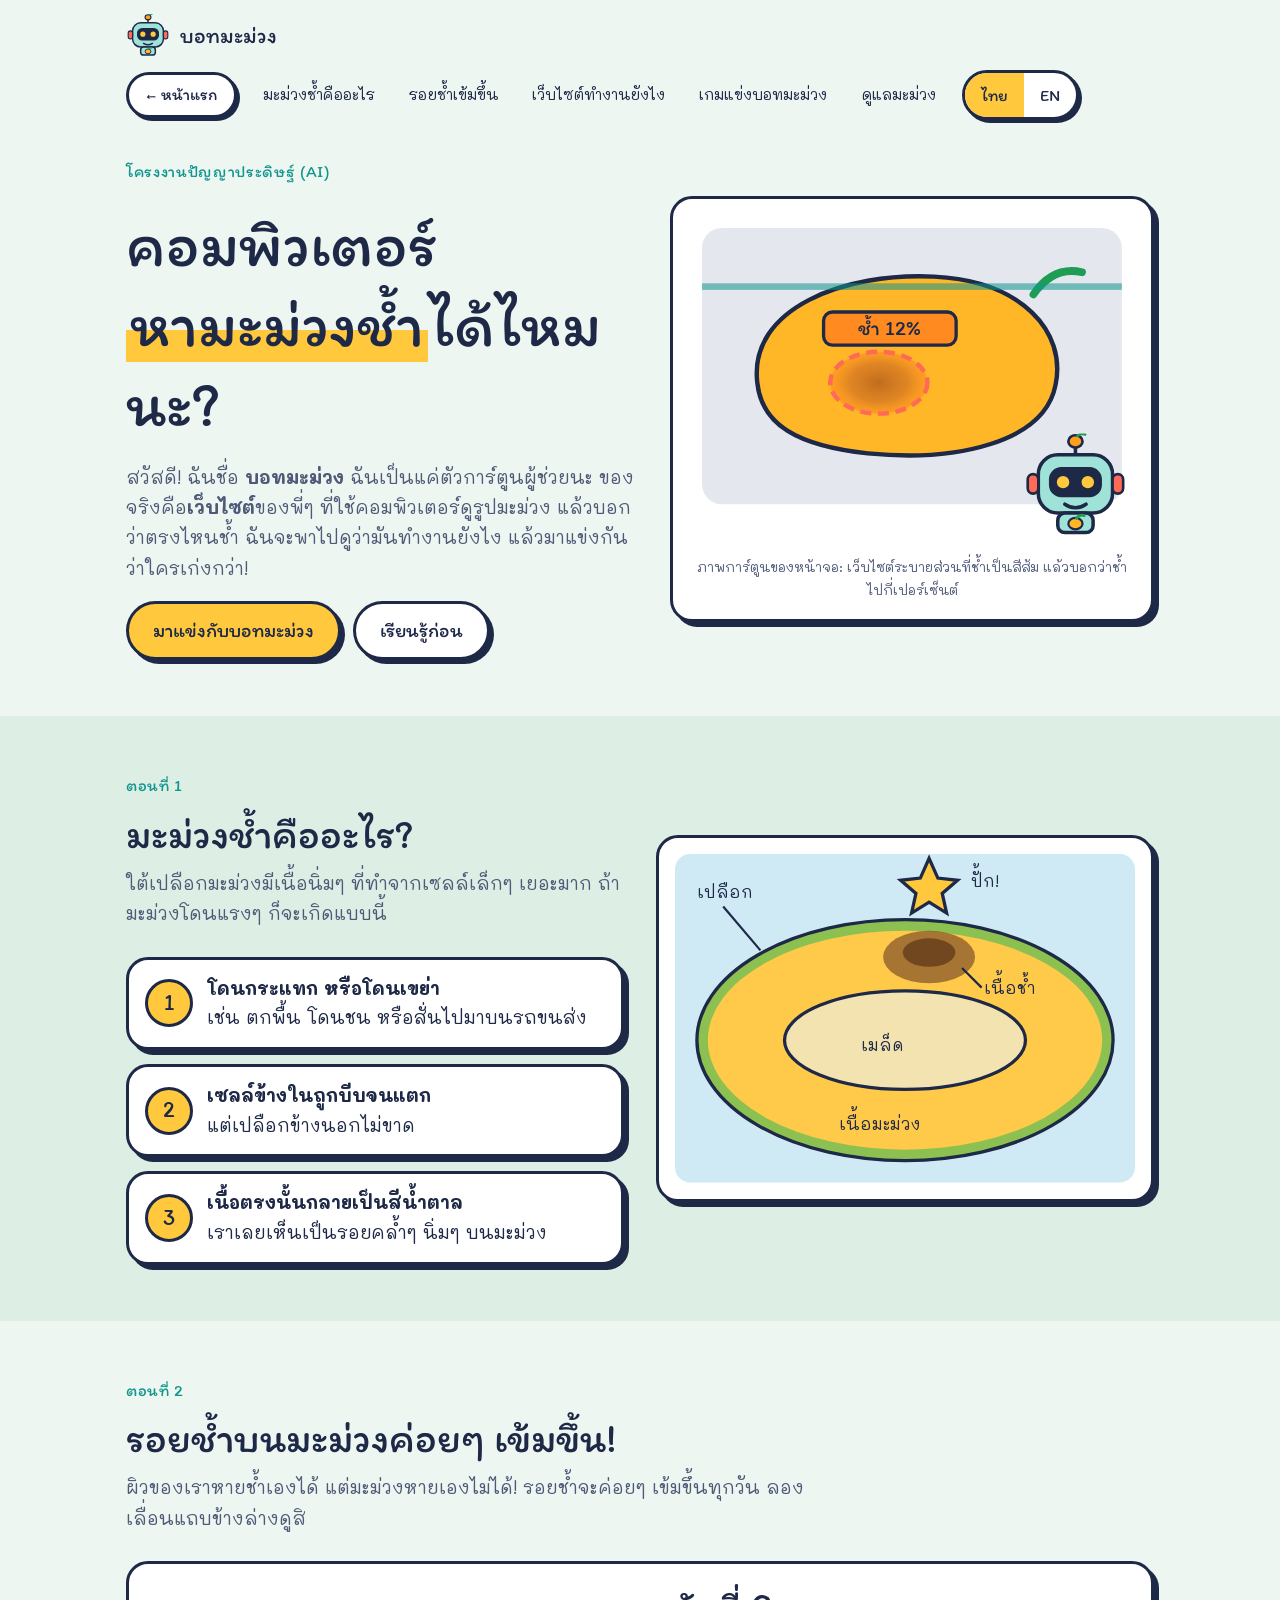
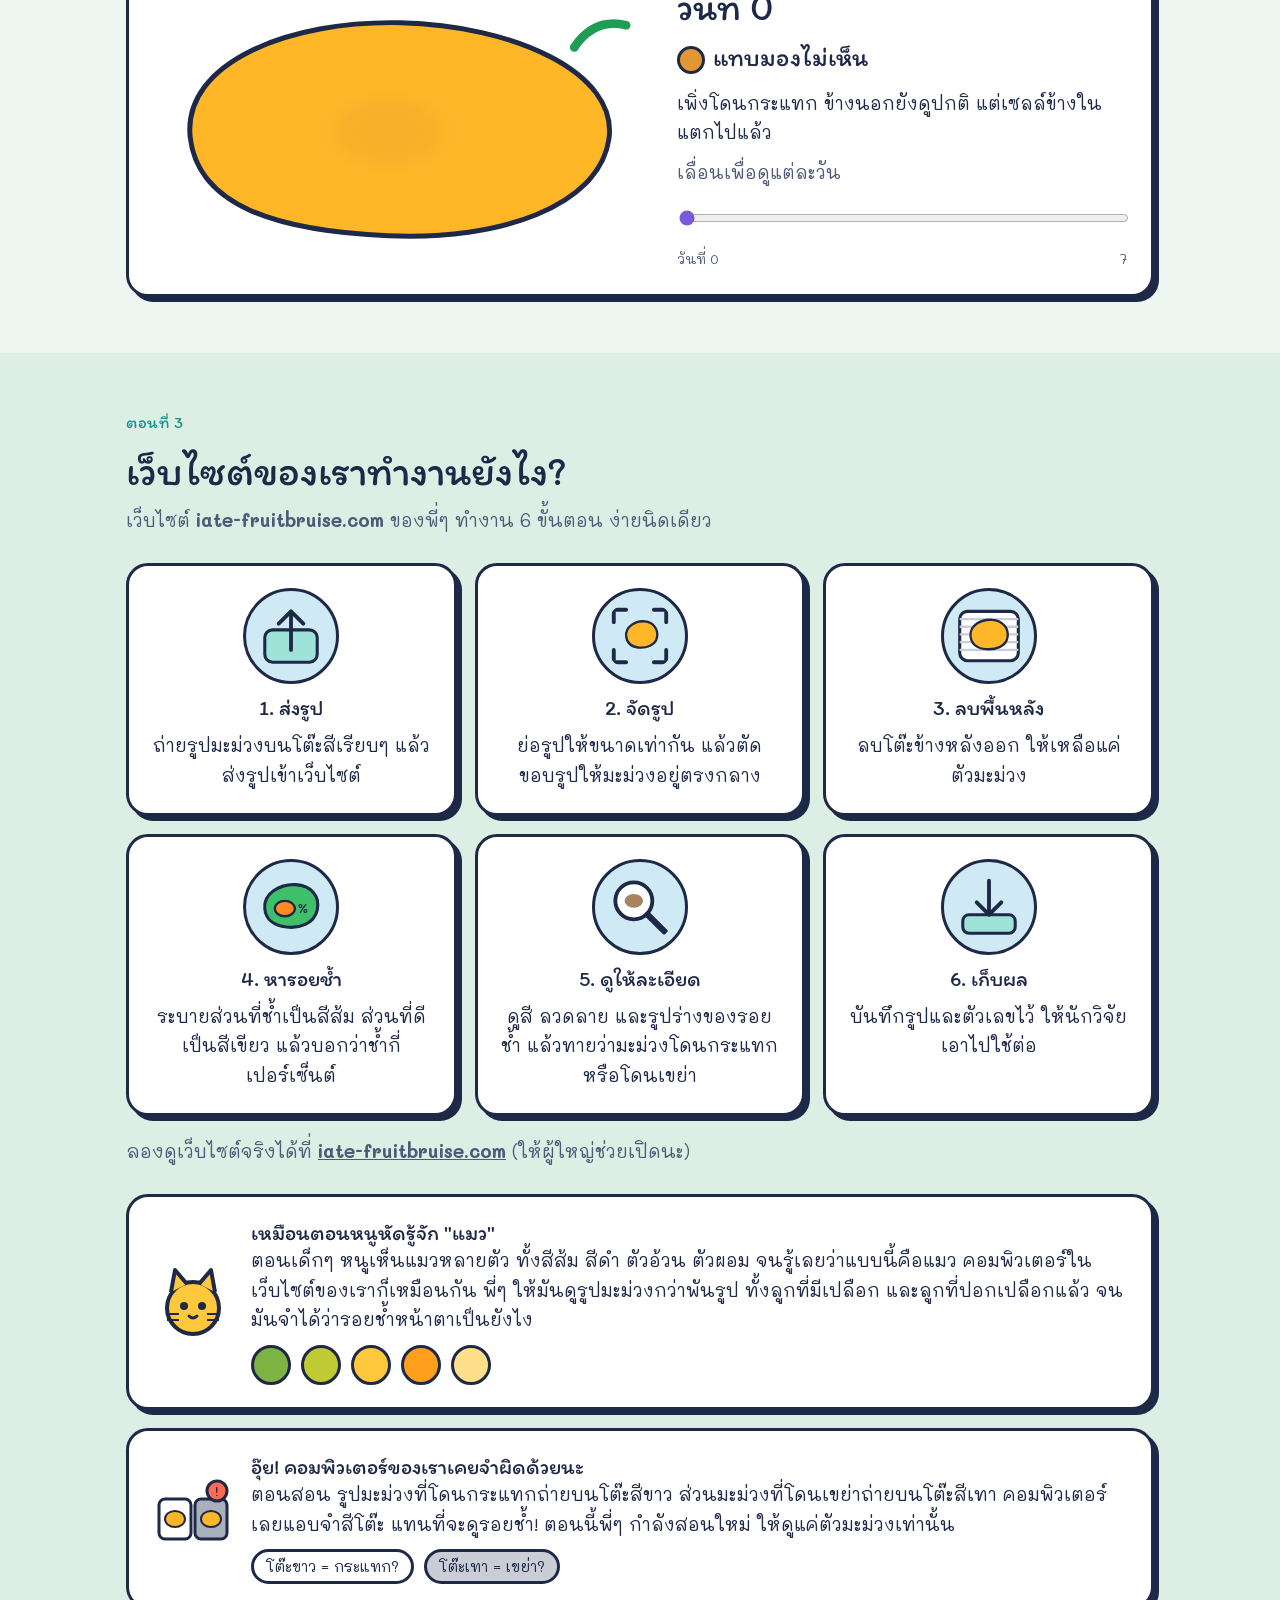
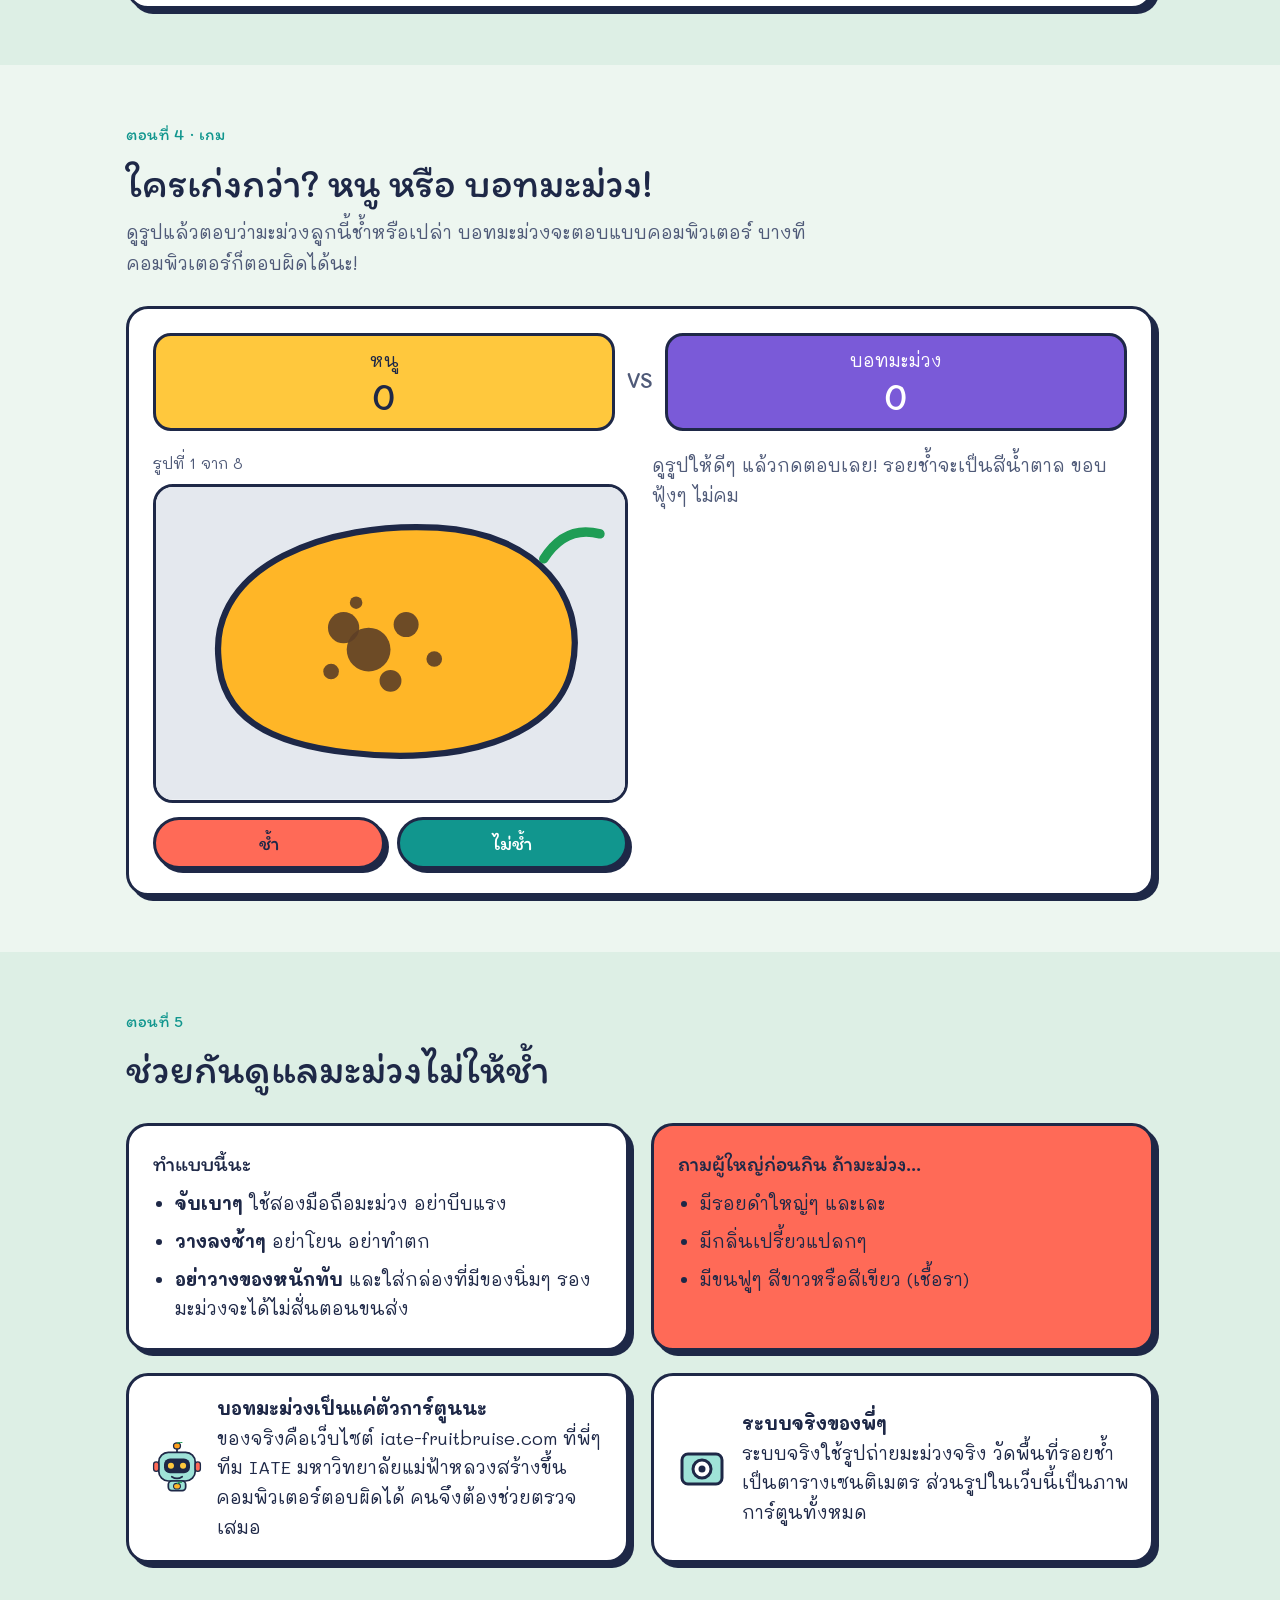
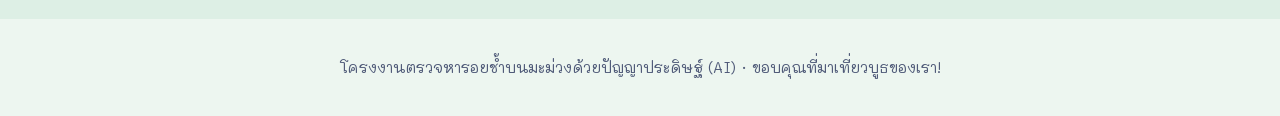
==== commit d61d2a47: "Add Mango Bot icons, share preview, sitemap and robots.txt - New Mango Bot logo as tab icon, home-sc" ====
--- a/learn.html
+++ b/learn.html
@@ -6,6 +6,25 @@
 <style>:root{color-scheme:light;padding-top:env(safe-area-inset-top,0px);padding-bottom:env(safe-area-inset-bottom,0px)}body{margin:0}img{max-width:100%}[hidden]{display:none!important}</style>
 <title>ตามหามะม่วงช้ำกับบอทมะม่วง</title>
 <meta name="claude:viewport-fit-sides" content="cover">
+<meta name="description" content="มะม่วงช้ำได้ยังไง เว็บไซต์ของเราหารอยช้ำยังไงใน 6 ขั้นตอน และเกมแข่งทายมะม่วงช้ำกับบอทมะม่วง (ไทย / English)">
+<link rel="canonical" href="https://mango-innofest.vercel.app/learn.html">
+<link rel="icon" href="assets/icon.svg" type="image/svg+xml">
+<link rel="icon" href="assets/favicon-32.png" type="image/png" sizes="32x32">
+<link rel="apple-touch-icon" href="assets/apple-touch-icon.png">
+<link rel="manifest" href="site.webmanifest">
+<meta name="theme-color" content="#FFC83D">
+<meta property="og:type" content="website">
+<meta property="og:site_name" content="บอทมะม่วง · Mango Bot">
+<meta property="og:title" content="ตามหามะม่วงช้ำกับบอทมะม่วง">
+<meta property="og:description" content="มะม่วงช้ำได้ยังไง เว็บไซต์ของเราหารอยช้ำยังไงใน 6 ขั้นตอน และเกมแข่งทายมะม่วงช้ำกับบอทมะม่วง (ไทย / English)">
+<meta property="og:url" content="https://mango-innofest.vercel.app/learn.html">
+<meta property="og:image" content="https://mango-innofest.vercel.app/assets/og-image.png">
+<meta property="og:image:width" content="1200">
+<meta property="og:image:height" content="630">
+<meta property="og:image:alt" content="บอทมะม่วง: มาตามหามะม่วงช้ำกัน! Let's find bruised mangoes!">
+<meta property="og:locale" content="th_TH">
+<meta property="og:locale:alternate" content="en_US">
+<meta name="twitter:card" content="summary_large_image">
 <link rel="preconnect" href="https://fonts.googleapis.com">
 <link rel="preconnect" href="https://fonts.gstatic.com" crossorigin>
 <link rel="stylesheet" href="https://fonts.googleapis.com/css2?family=Itim&family=Mali:wght@400;600;700&display=swap">
@@ -195,7 +214,8 @@
   <defs>
     <symbol id="bot" viewBox="0 0 120 120">
       <line x1="60" y1="8" x2="60" y2="24" stroke="#1E2847" stroke-width="4"/>
-      <circle cx="60" cy="8" r="7" fill="#FF6A57" stroke="#1E2847" stroke-width="3"/>
+      <ellipse cx="60" cy="9" rx="8" ry="7" fill="#FF9F1C" stroke="#1E2847" stroke-width="3"/>
+      <path d="M62 3 q4 -4 9 -2" fill="none" stroke="#1F9D55" stroke-width="3" stroke-linecap="round"/>
       <rect x="18" y="24" width="84" height="66" rx="22" fill="#9FE3D8" stroke="#1E2847" stroke-width="4"/>
       <rect x="30" y="38" width="60" height="34" rx="14" fill="#1E2847"/>
       <circle cx="46" cy="55" r="7" fill="#FFC83D"/>
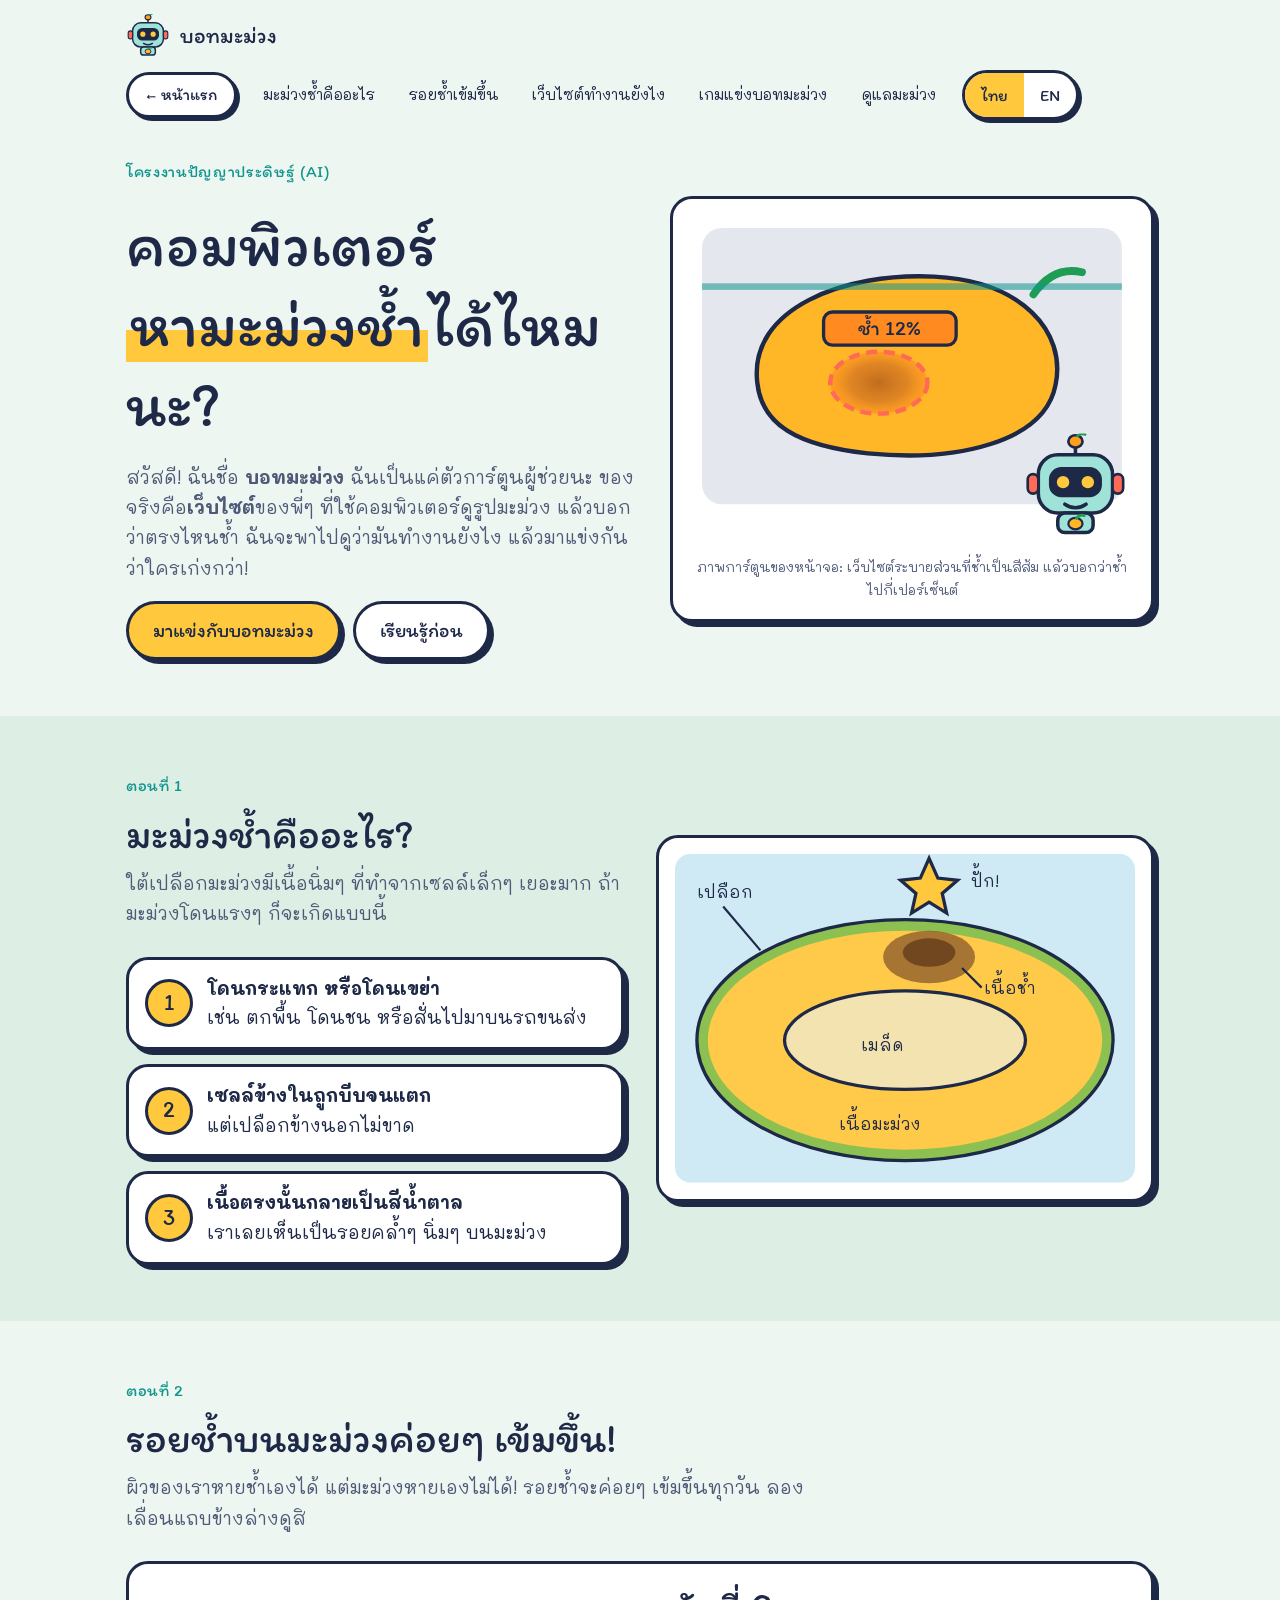
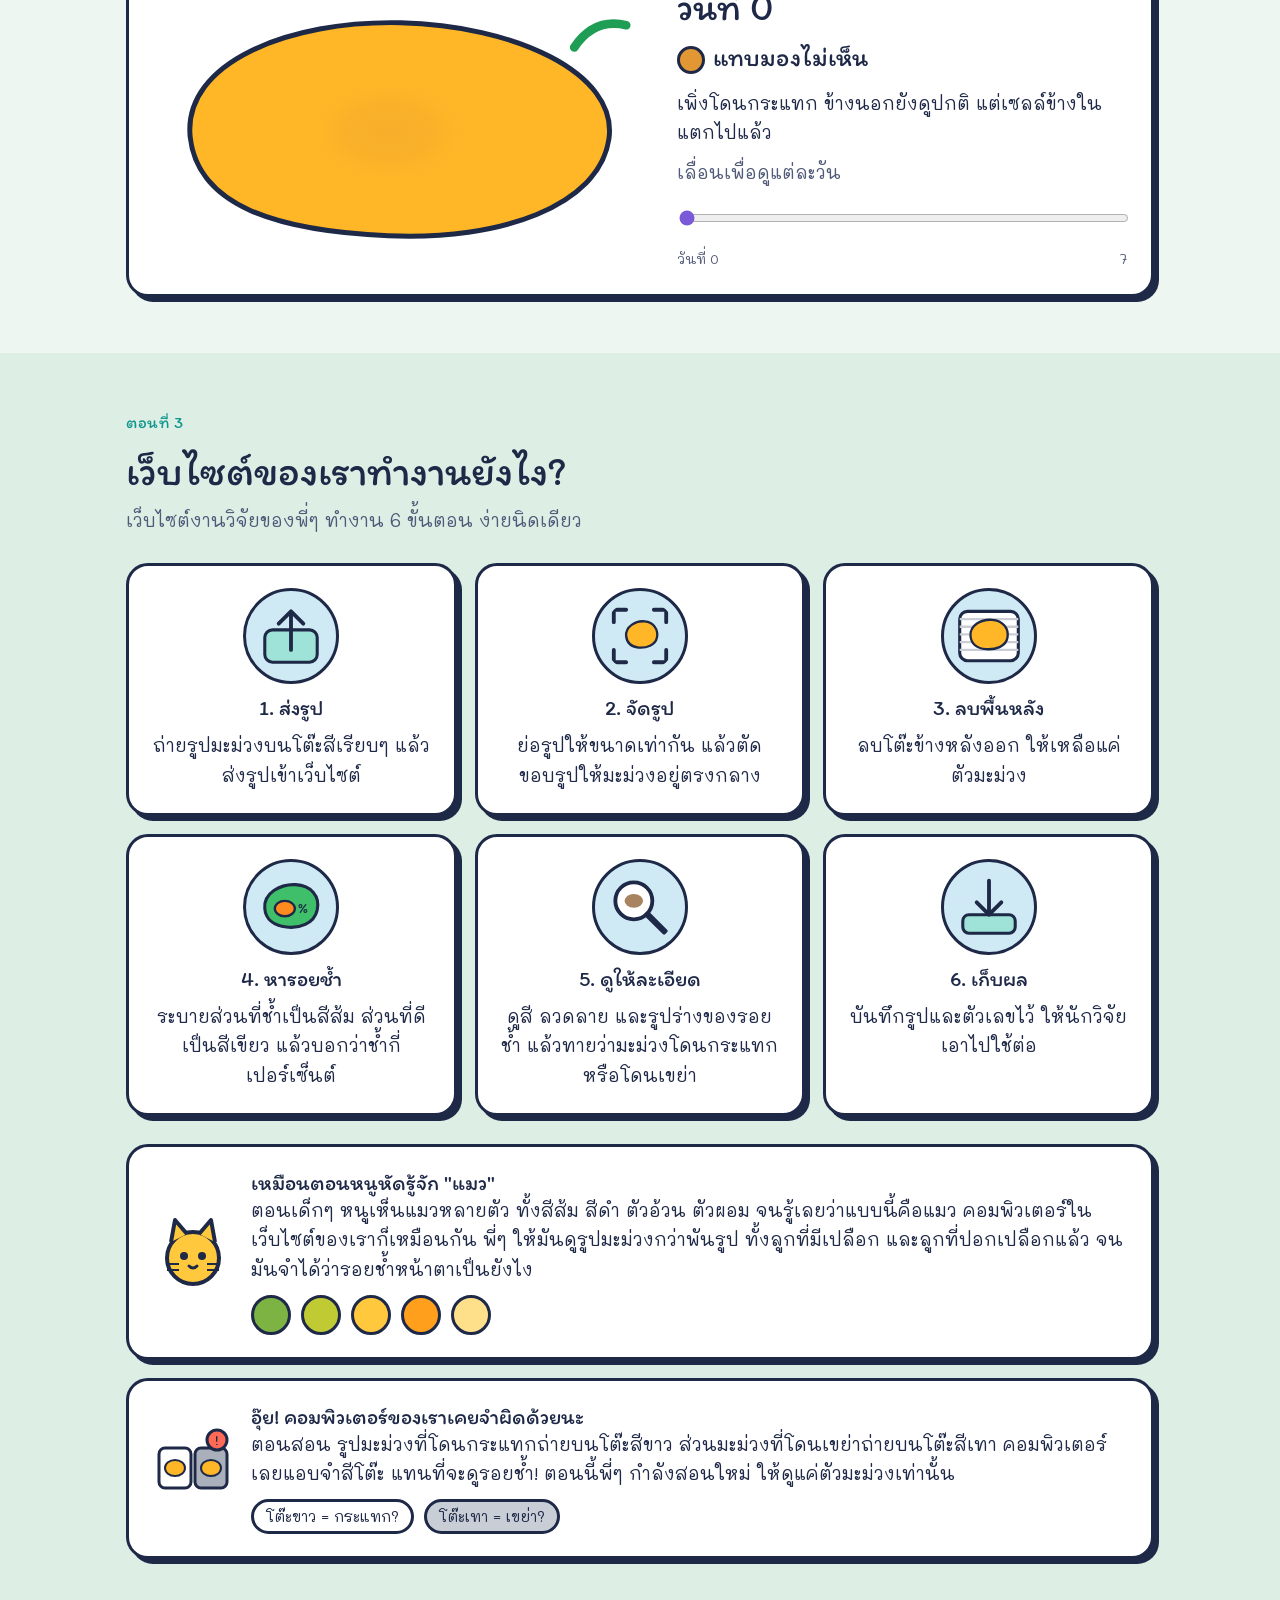
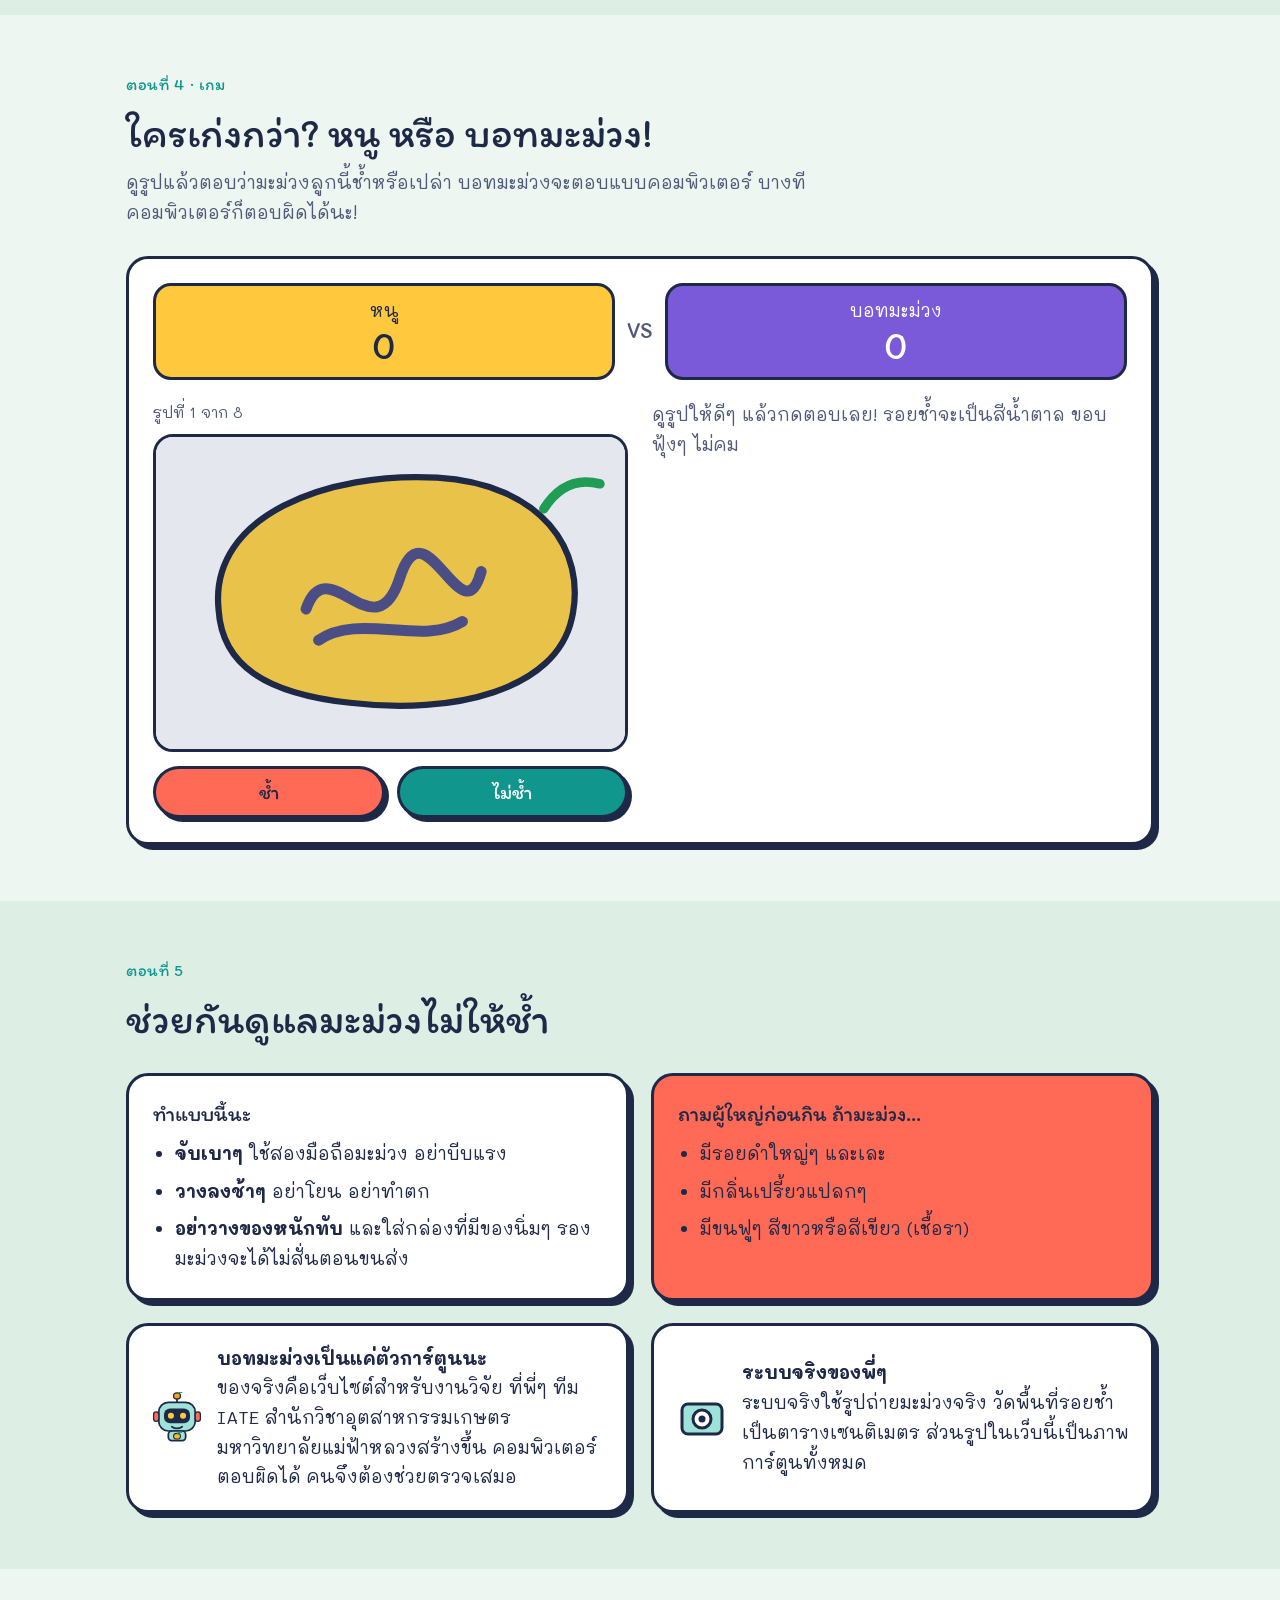
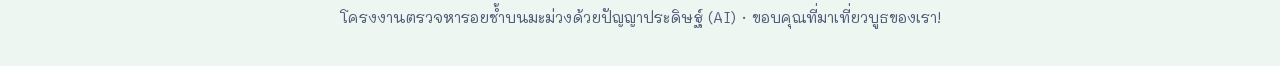
==== commit a081b135: "Remove links to the research website The real system is for MFU School of Agro-Industry research onl" ====
--- a/learn.html
+++ b/learn.html
@@ -363,7 +363,7 @@
     <div class="sec-head">
       <p class="eyebrow" data-i18n="part3">ตอนที่ 3</p>
       <h2 data-i18n="aiTitle">เว็บไซต์ของเราทำงานยังไง?</h2>
-      <p class="lead" data-i18n="aiLead">เว็บไซต์ <b>iate-fruitbruise.com</b> ของพี่ๆ ทำงาน 6 ขั้นตอน ง่ายนิดเดียว</p>
+      <p class="lead" data-i18n="aiLead">เว็บไซต์งานวิจัยของพี่ๆ ทำงาน 6 ขั้นตอน ง่ายนิดเดียว</p>
     </div>
     <div class="ai-steps">
       <div class="ai-step sticker">
@@ -397,7 +397,6 @@
         <p data-i18n="ai6">บันทึกรูปและตัวเลขไว้ ให้นักวิจัยเอาไปใช้ต่อ</p>
       </div>
     </div>
-    <p class="lead" style="margin-top:20px" data-i18n="aiTry">ลองดูเว็บไซต์จริงได้ที่ <a href="https://iate-fruitbruise.com/" target="_blank" rel="noopener"><b>iate-fruitbruise.com</b></a> (ให้ผู้ใหญ่ช่วยเปิดนะ)</p>
     <div class="analogy sticker">
       <svg viewBox="0 0 80 80" aria-hidden="true"><circle cx="40" cy="46" r="26" fill="#FFC83D" stroke="#1E2847" stroke-width="4"/><path d="M18 30 L22 8 L34 22 M62 30 L58 8 L46 22" fill="#FFC83D" stroke="#1E2847" stroke-width="4" stroke-linejoin="round"/><circle cx="31" cy="44" r="4" fill="#1E2847"/><circle cx="49" cy="44" r="4" fill="#1E2847"/><path d="M36 54q4 4 8 0" fill="none" stroke="#1E2847" stroke-width="3" stroke-linecap="round"/><path d="M14 52h12M14 58h12M54 52h12M54 58h12" stroke="#1E2847" stroke-width="2"/></svg>
       <div>
@@ -479,7 +478,7 @@
     <div class="notes">
       <div class="sticker">
         <svg viewBox="0 0 52 52" aria-hidden="true"><use href="#bot" width="52" height="52"/></svg>
-        <p data-i18n="note1"><b>บอทมะม่วงเป็นแค่ตัวการ์ตูนนะ</b><br>ของจริงคือเว็บไซต์ iate-fruitbruise.com ที่พี่ๆ ทีม IATE มหาวิทยาลัยแม่ฟ้าหลวงสร้างขึ้น คอมพิวเตอร์ตอบผิดได้ คนจึงต้องช่วยตรวจเสมอ</p>
+        <p data-i18n="note1"><b>บอทมะม่วงเป็นแค่ตัวการ์ตูนนะ</b><br>ของจริงคือเว็บไซต์สำหรับงานวิจัย ที่พี่ๆ ทีม IATE สำนักวิชาอุตสาหกรรมเกษตร มหาวิทยาลัยแม่ฟ้าหลวงสร้างขึ้น คอมพิวเตอร์ตอบผิดได้ คนจึงต้องช่วยตรวจเสมอ</p>
       </div>
       <div class="sticker">
         <svg viewBox="0 0 52 52" aria-hidden="true"><rect x="6" y="12" width="40" height="30" rx="6" fill="#9FE3D8" stroke="#1E2847" stroke-width="3"/><circle cx="26" cy="27" r="9" fill="#fff" stroke="#1E2847" stroke-width="3"/><circle cx="26" cy="27" r="3.5" fill="#1E2847"/></svg>
@@ -521,14 +520,13 @@
     armAria:'A mango with a bruise that gets darker each day',
     slideHint:'Slide to see each day', tick0:'Day 0',
     aiTitle:'How does our website work?',
-    aiLead:'Our team\'s website <b>iate-fruitbruise.com</b> works in 6 easy steps.',
+    aiLead:'Our team\'s research website works in 6 easy steps.',
     ai1t:'1. Upload', ai1:'Take a photo of a mango on a plain table and put it into the website.',
     ai2t:'2. Tidy up', ai2:'Make all the photos the same size, and trim the edges so the mango is in the middle.',
     ai3t:'3. Remove the background', ai3:'Erase the table behind it, so only the mango is left.',
     ai4t:'4. Find the bruise', ai4:'Colour the bruised part orange and the good part green, then say how many percent is bruised.',
     ai5t:'5. Look closely', ai5:'Look at the colours, patterns and shape of the bruise, then guess if the mango was bumped or shaken.',
     ai6t:'6. Save the results', ai6:'Save the pictures and numbers so the scientists can use them.',
-    aiTry:'See the real website at <a href="https://iate-fruitbruise.com/" target="_blank" rel="noopener"><b>iate-fruitbruise.com</b></a> (ask a grown-up to open it).',
     catTitle:'Just like when you learned what a "cat" is',
     catText:"When you were little, you saw lots of cats: orange ones, black ones, fat ones, skinny ones. Soon you just knew: that's a cat! The computer in our website is the same. The team showed it more than a thousand mango photos, with the skin on and peeled, until it remembered what a bruise looks like.",
     tonesAria:'Different mangoes the computer has to learn',
@@ -547,7 +545,7 @@
     warn1:'Has big black patches and is mushy',
     warn2:'Smells strange and sour',
     warn3:'Has white or green fuzz on it (that is mould)',
-    note1:'<b>Mango Bot is just a cartoon</b><br>The real thing is the website iate-fruitbruise.com, made by the IATE team at Mae Fah Luang University. Computers can make mistakes, so a person should always check.',
+    note1:'<b>Mango Bot is just a cartoon</b><br>The real thing is a research website made by the IATE team at the School of Agro-Industry, Mae Fah Luang University. Computers can make mistakes, so a person should always check.',
     note2:'<b>Our real system</b><br>The real system uses real mango photos and measures the bruise in square centimetres. All pictures on this website are cartoons.',
     footer:'An AI mango bruise detection project · Thanks for visiting our booth!'
   };
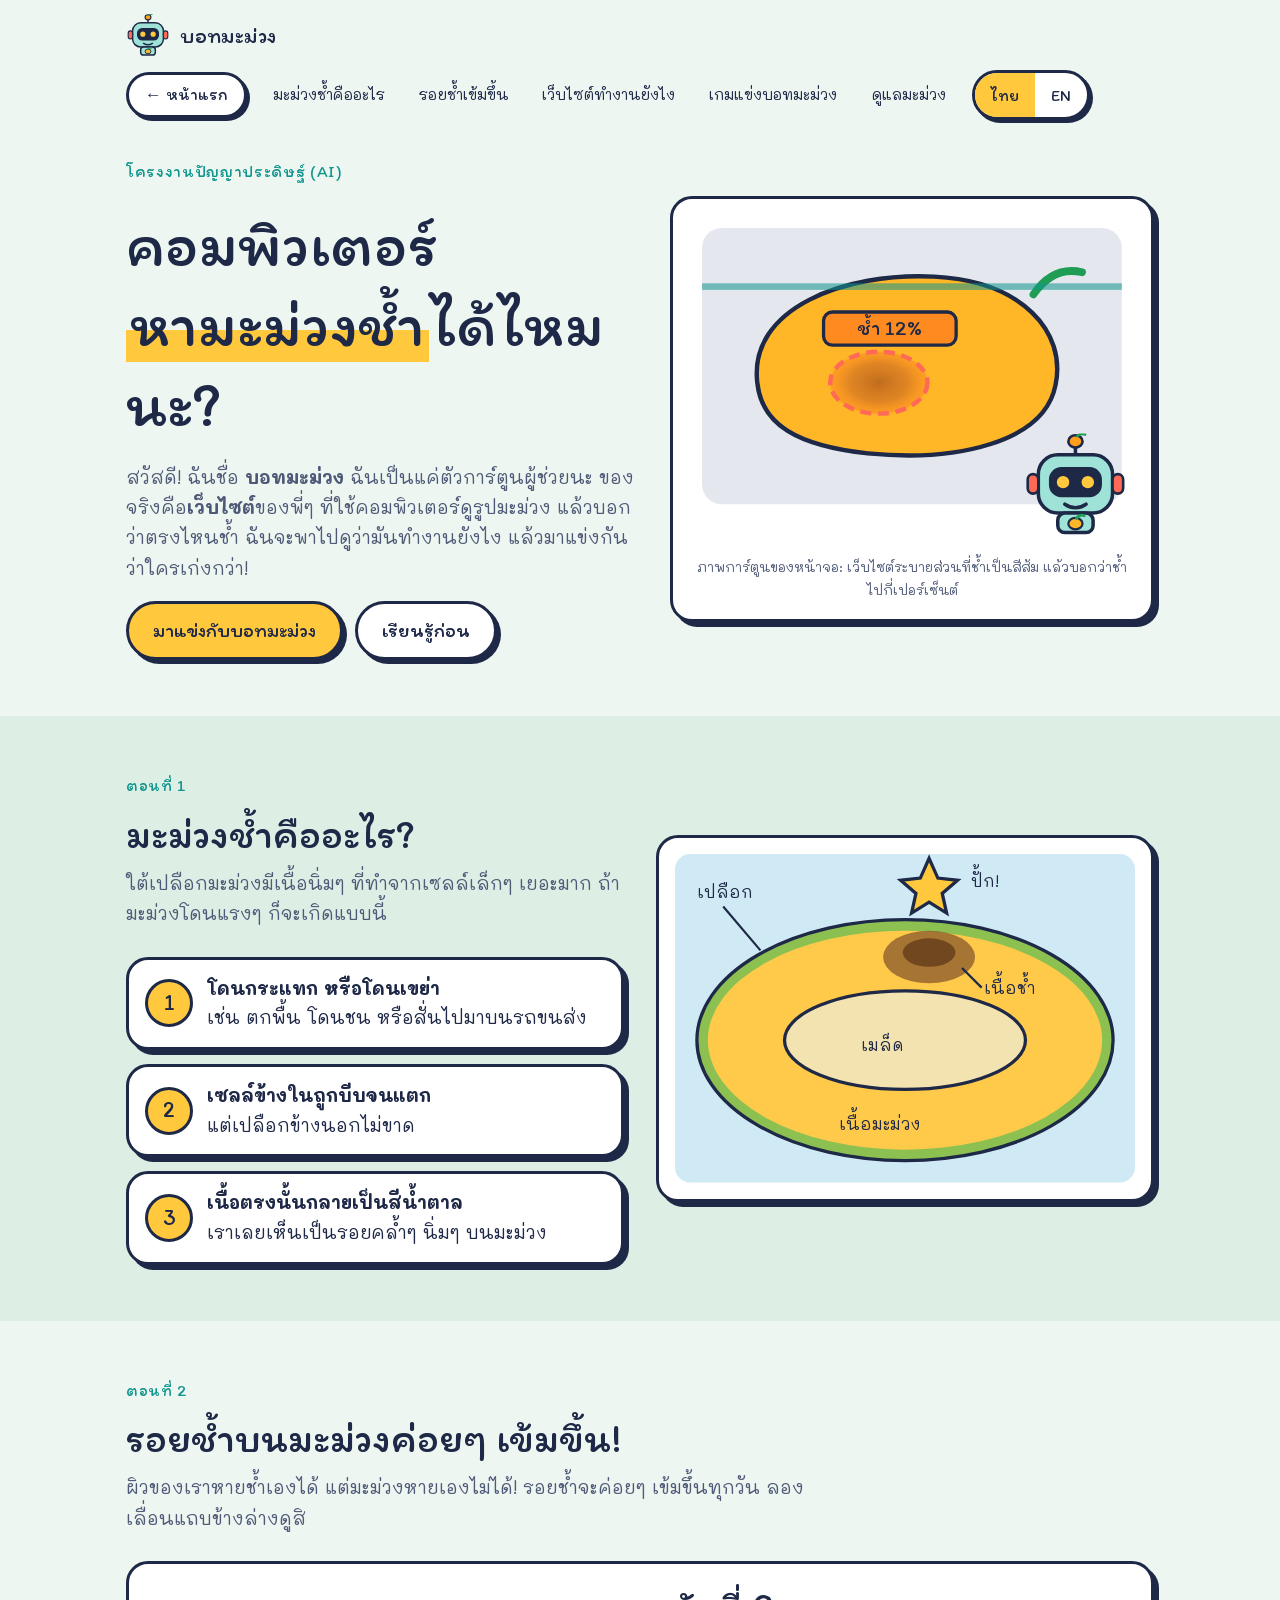
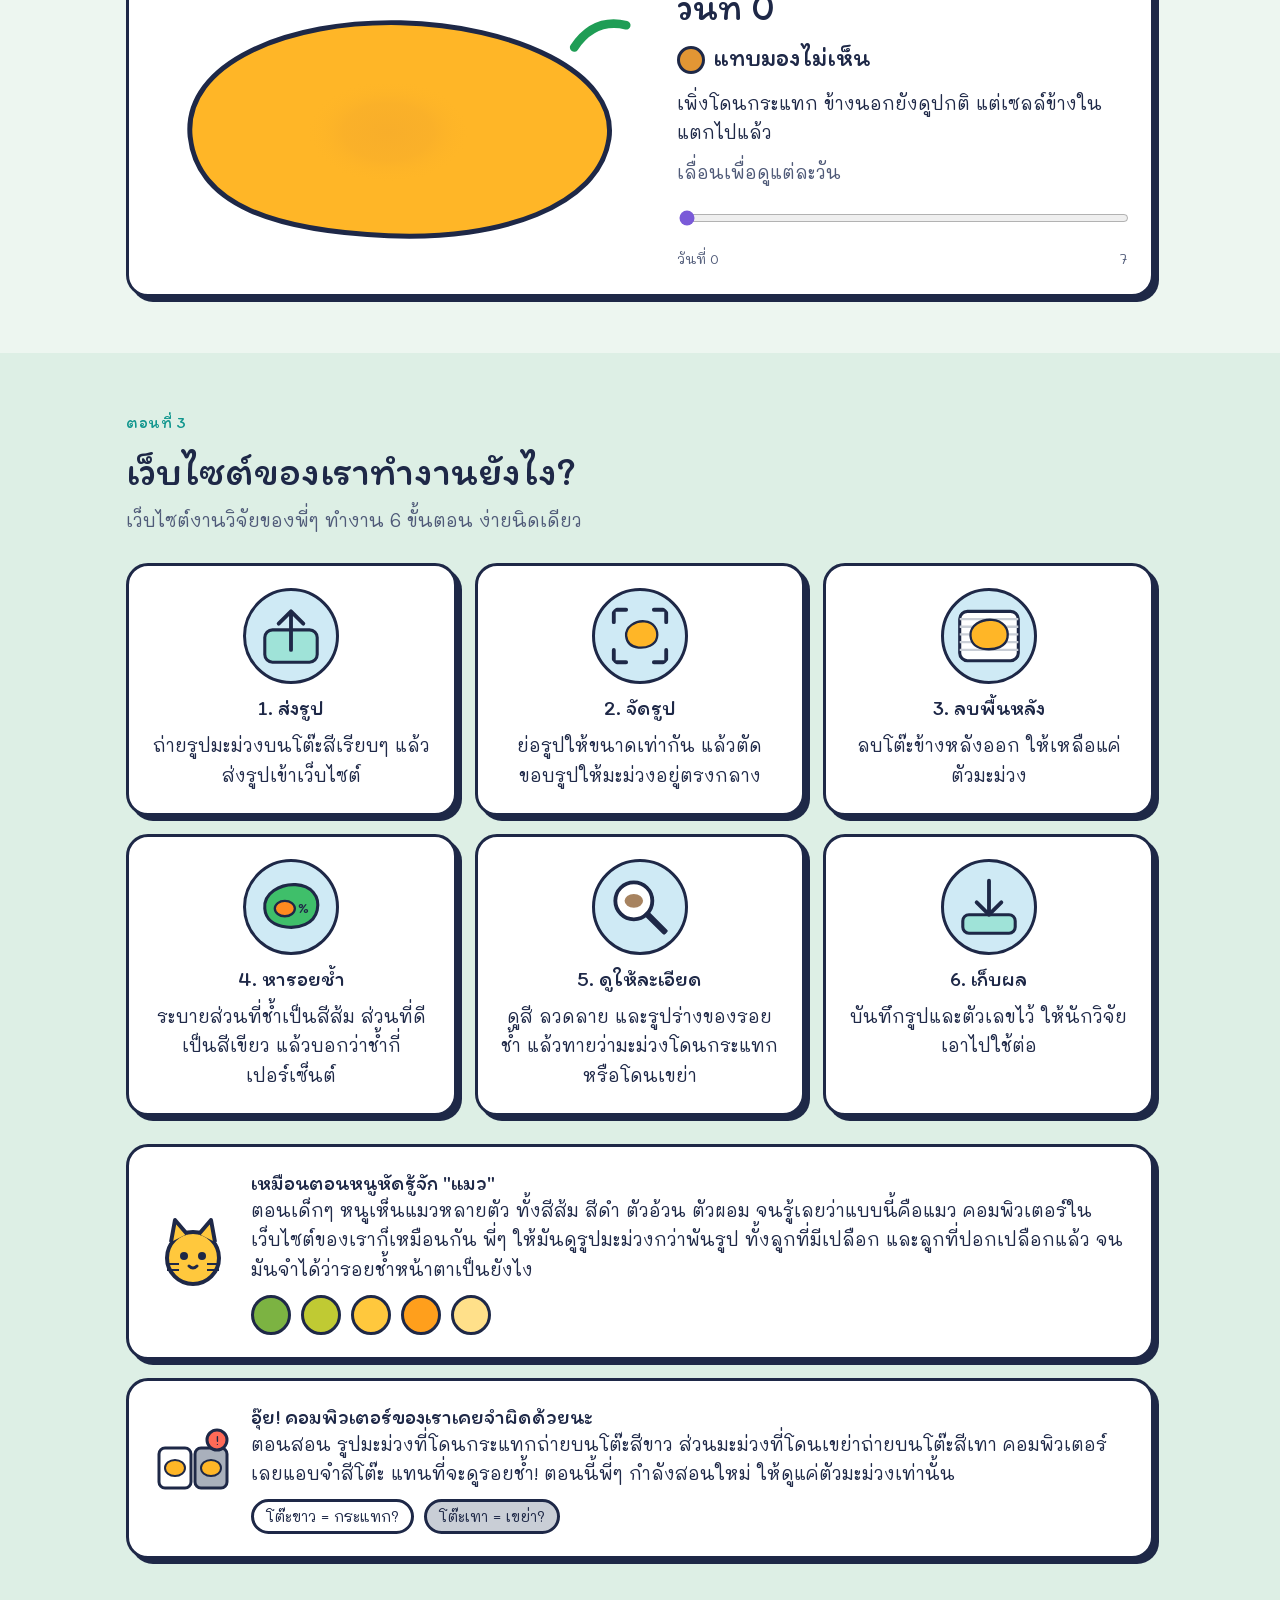
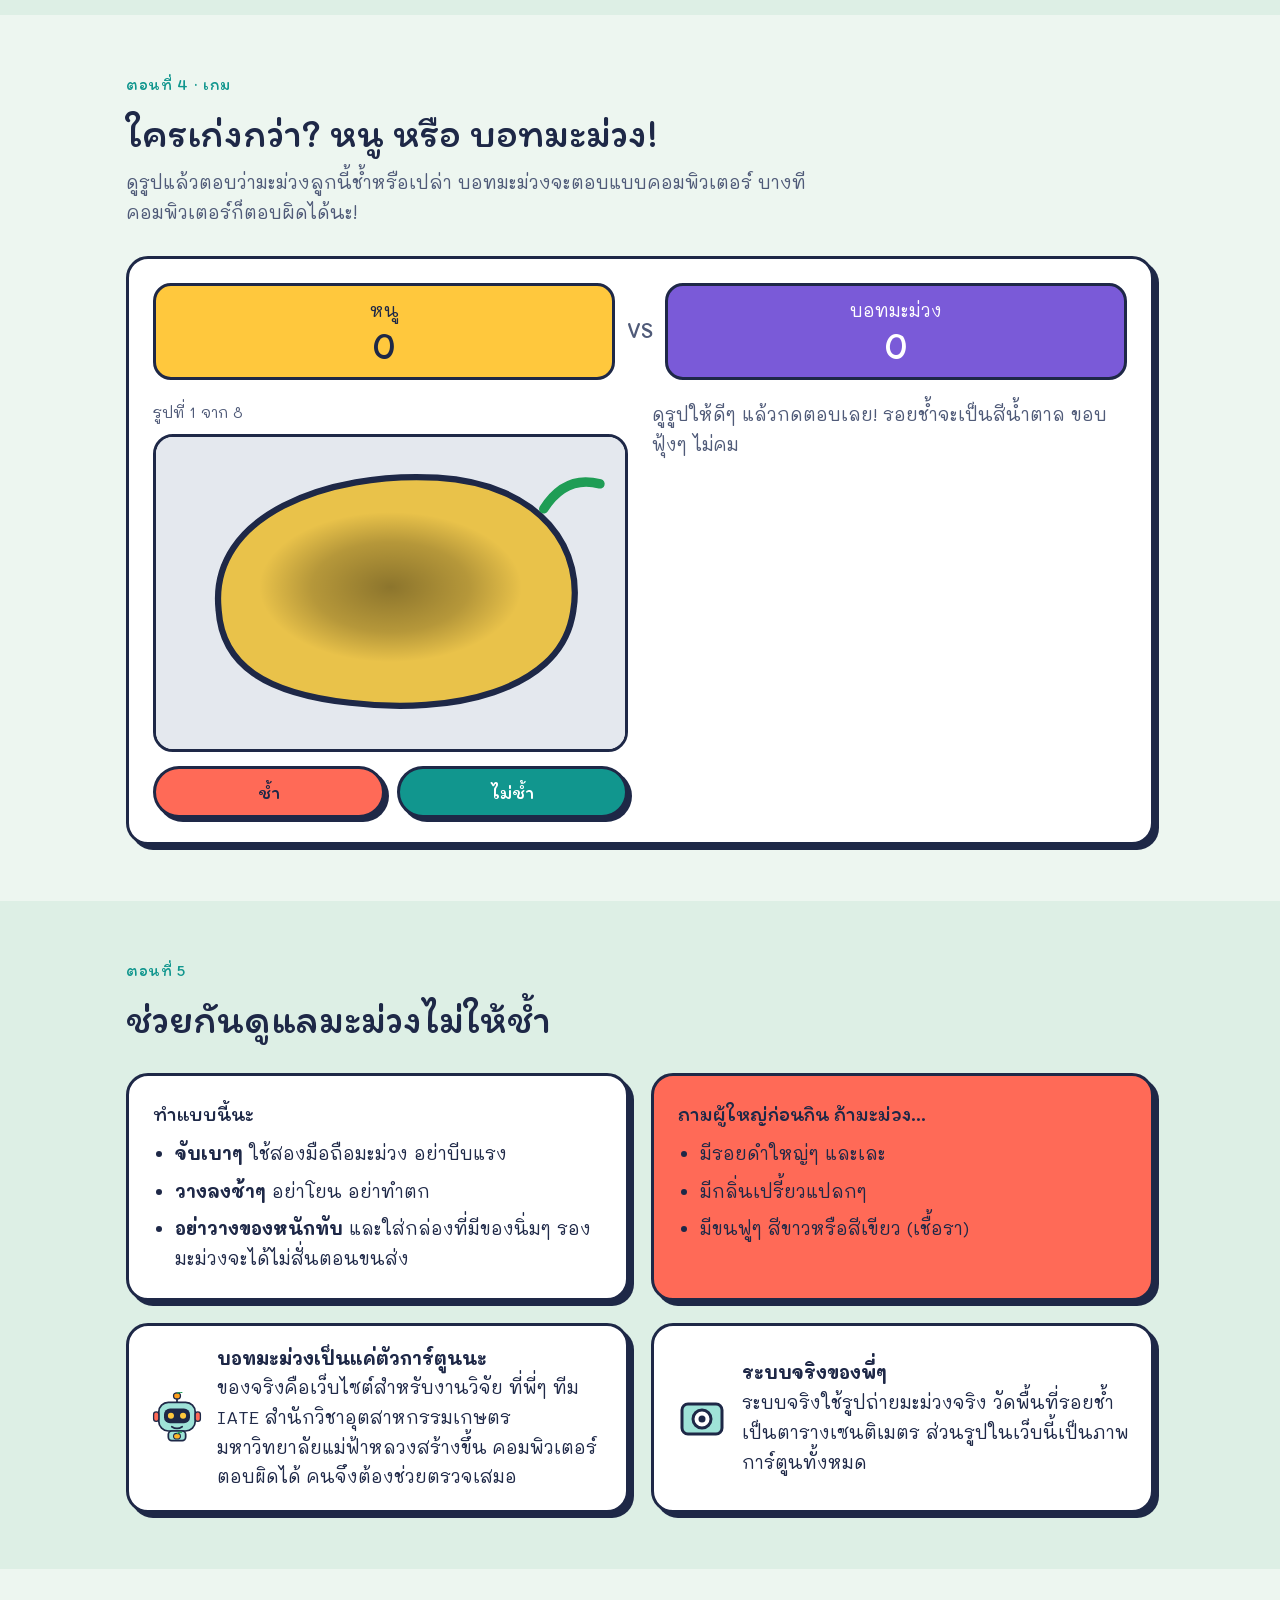
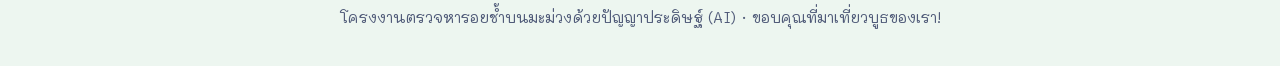
==== commit b0889414: "Make the booth site work offline - Copy Itim and Mali fonts (Thai + Latin, with OFL licences) into  " ====
--- a/learn.html
+++ b/learn.html
@@ -25,9 +25,7 @@
 <meta property="og:locale" content="th_TH">
 <meta property="og:locale:alternate" content="en_US">
 <meta name="twitter:card" content="summary_large_image">
-<link rel="preconnect" href="https://fonts.googleapis.com">
-<link rel="preconnect" href="https://fonts.gstatic.com" crossorigin>
-<link rel="stylesheet" href="https://fonts.googleapis.com/css2?family=Itim&family=Mali:wght@400;600;700&display=swap">
+<link rel="stylesheet" href="assets/fonts/fonts.css">
 <style>
 /* Layout: a sticker-book — chunky outlined "stickers" on a minty page, one idea per band, big touch targets for small hands */
 :root{
@@ -807,3 +805,4 @@
   start();
 })();
 </script>
+<script>if('serviceWorker' in navigator){addEventListener('load',function(){navigator.serviceWorker.register('sw.js').catch(function(){});});}</script>
--- a/assets/fonts/fonts.css
+++ b/assets/fonts/fonts.css
@@ -0,0 +1,109 @@
+/* Itim and Mali from Google Fonts (SIL Open Font License), copied into the site so pages work offline. */
+/* thai */
+@font-face {
+  font-family: 'Itim';
+  font-style: normal;
+  font-weight: 400;
+  font-display: swap;
+  src: url(itim-400-thai.woff2) format('woff2');
+  unicode-range: U+02D7, U+0303, U+0331, U+0E01-0E5B, U+200C-200D, U+25CC;
+}
+/* latin-ext */
+@font-face {
+  font-family: 'Itim';
+  font-style: normal;
+  font-weight: 400;
+  font-display: swap;
+  src: url(itim-400-latin-ext.woff2) format('woff2');
+  unicode-range: U+0100-02BA, U+02BD-02C5, U+02C7-02CC, U+02CE-02D7, U+02DD-02FF, U+0304, U+0308, U+0329, U+1D00-1DBF, U+1E00-1E9F, U+1EF2-1EFF, U+2020, U+20A0-20AB, U+20AD-20C4, U+2113, U+2C60-2C7F, U+A720-A7FF;
+}
+/* latin */
+@font-face {
+  font-family: 'Itim';
+  font-style: normal;
+  font-weight: 400;
+  font-display: swap;
+  src: url(itim-400-latin.woff2) format('woff2');
+  unicode-range: U+0000-00FF, U+0131, U+0152-0153, U+02BB-02BC, U+02C6, U+02DA, U+02DC, U+0304, U+0308, U+0329, U+2000-206F, U+20AC, U+2122, U+2191, U+2193, U+2212, U+2215, U+FEFF, U+FFFD;
+}
+/* thai */
+@font-face {
+  font-family: 'Mali';
+  font-style: normal;
+  font-weight: 400;
+  font-display: swap;
+  src: url(mali-400-thai.woff2) format('woff2');
+  unicode-range: U+02D7, U+0303, U+0331, U+0E01-0E5B, U+200C-200D, U+25CC;
+}
+/* latin-ext */
+@font-face {
+  font-family: 'Mali';
+  font-style: normal;
+  font-weight: 400;
+  font-display: swap;
+  src: url(mali-400-latin-ext.woff2) format('woff2');
+  unicode-range: U+0100-02BA, U+02BD-02C5, U+02C7-02CC, U+02CE-02D7, U+02DD-02FF, U+0304, U+0308, U+0329, U+1D00-1DBF, U+1E00-1E9F, U+1EF2-1EFF, U+2020, U+20A0-20AB, U+20AD-20C4, U+2113, U+2C60-2C7F, U+A720-A7FF;
+}
+/* latin */
+@font-face {
+  font-family: 'Mali';
+  font-style: normal;
+  font-weight: 400;
+  font-display: swap;
+  src: url(mali-400-latin.woff2) format('woff2');
+  unicode-range: U+0000-00FF, U+0131, U+0152-0153, U+02BB-02BC, U+02C6, U+02DA, U+02DC, U+0304, U+0308, U+0329, U+2000-206F, U+20AC, U+2122, U+2191, U+2193, U+2212, U+2215, U+FEFF, U+FFFD;
+}
+/* thai */
+@font-face {
+  font-family: 'Mali';
+  font-style: normal;
+  font-weight: 600;
+  font-display: swap;
+  src: url(mali-600-thai.woff2) format('woff2');
+  unicode-range: U+02D7, U+0303, U+0331, U+0E01-0E5B, U+200C-200D, U+25CC;
+}
+/* latin-ext */
+@font-face {
+  font-family: 'Mali';
+  font-style: normal;
+  font-weight: 600;
+  font-display: swap;
+  src: url(mali-600-latin-ext.woff2) format('woff2');
+  unicode-range: U+0100-02BA, U+02BD-02C5, U+02C7-02CC, U+02CE-02D7, U+02DD-02FF, U+0304, U+0308, U+0329, U+1D00-1DBF, U+1E00-1E9F, U+1EF2-1EFF, U+2020, U+20A0-20AB, U+20AD-20C4, U+2113, U+2C60-2C7F, U+A720-A7FF;
+}
+/* latin */
+@font-face {
+  font-family: 'Mali';
+  font-style: normal;
+  font-weight: 600;
+  font-display: swap;
+  src: url(mali-600-latin.woff2) format('woff2');
+  unicode-range: U+0000-00FF, U+0131, U+0152-0153, U+02BB-02BC, U+02C6, U+02DA, U+02DC, U+0304, U+0308, U+0329, U+2000-206F, U+20AC, U+2122, U+2191, U+2193, U+2212, U+2215, U+FEFF, U+FFFD;
+}
+/* thai */
+@font-face {
+  font-family: 'Mali';
+  font-style: normal;
+  font-weight: 700;
+  font-display: swap;
+  src: url(mali-700-thai.woff2) format('woff2');
+  unicode-range: U+02D7, U+0303, U+0331, U+0E01-0E5B, U+200C-200D, U+25CC;
+}
+/* latin-ext */
+@font-face {
+  font-family: 'Mali';
+  font-style: normal;
+  font-weight: 700;
+  font-display: swap;
+  src: url(mali-700-latin-ext.woff2) format('woff2');
+  unicode-range: U+0100-02BA, U+02BD-02C5, U+02C7-02CC, U+02CE-02D7, U+02DD-02FF, U+0304, U+0308, U+0329, U+1D00-1DBF, U+1E00-1E9F, U+1EF2-1EFF, U+2020, U+20A0-20AB, U+20AD-20C4, U+2113, U+2C60-2C7F, U+A720-A7FF;
+}
+/* latin */
+@font-face {
+  font-family: 'Mali';
+  font-style: normal;
+  font-weight: 700;
+  font-display: swap;
+  src: url(mali-700-latin.woff2) format('woff2');
+  unicode-range: U+0000-00FF, U+0131, U+0152-0153, U+02BB-02BC, U+02C6, U+02DA, U+02DC, U+0304, U+0308, U+0329, U+2000-206F, U+20AC, U+2122, U+2191, U+2193, U+2212, U+2215, U+FEFF, U+FFFD;
+}
